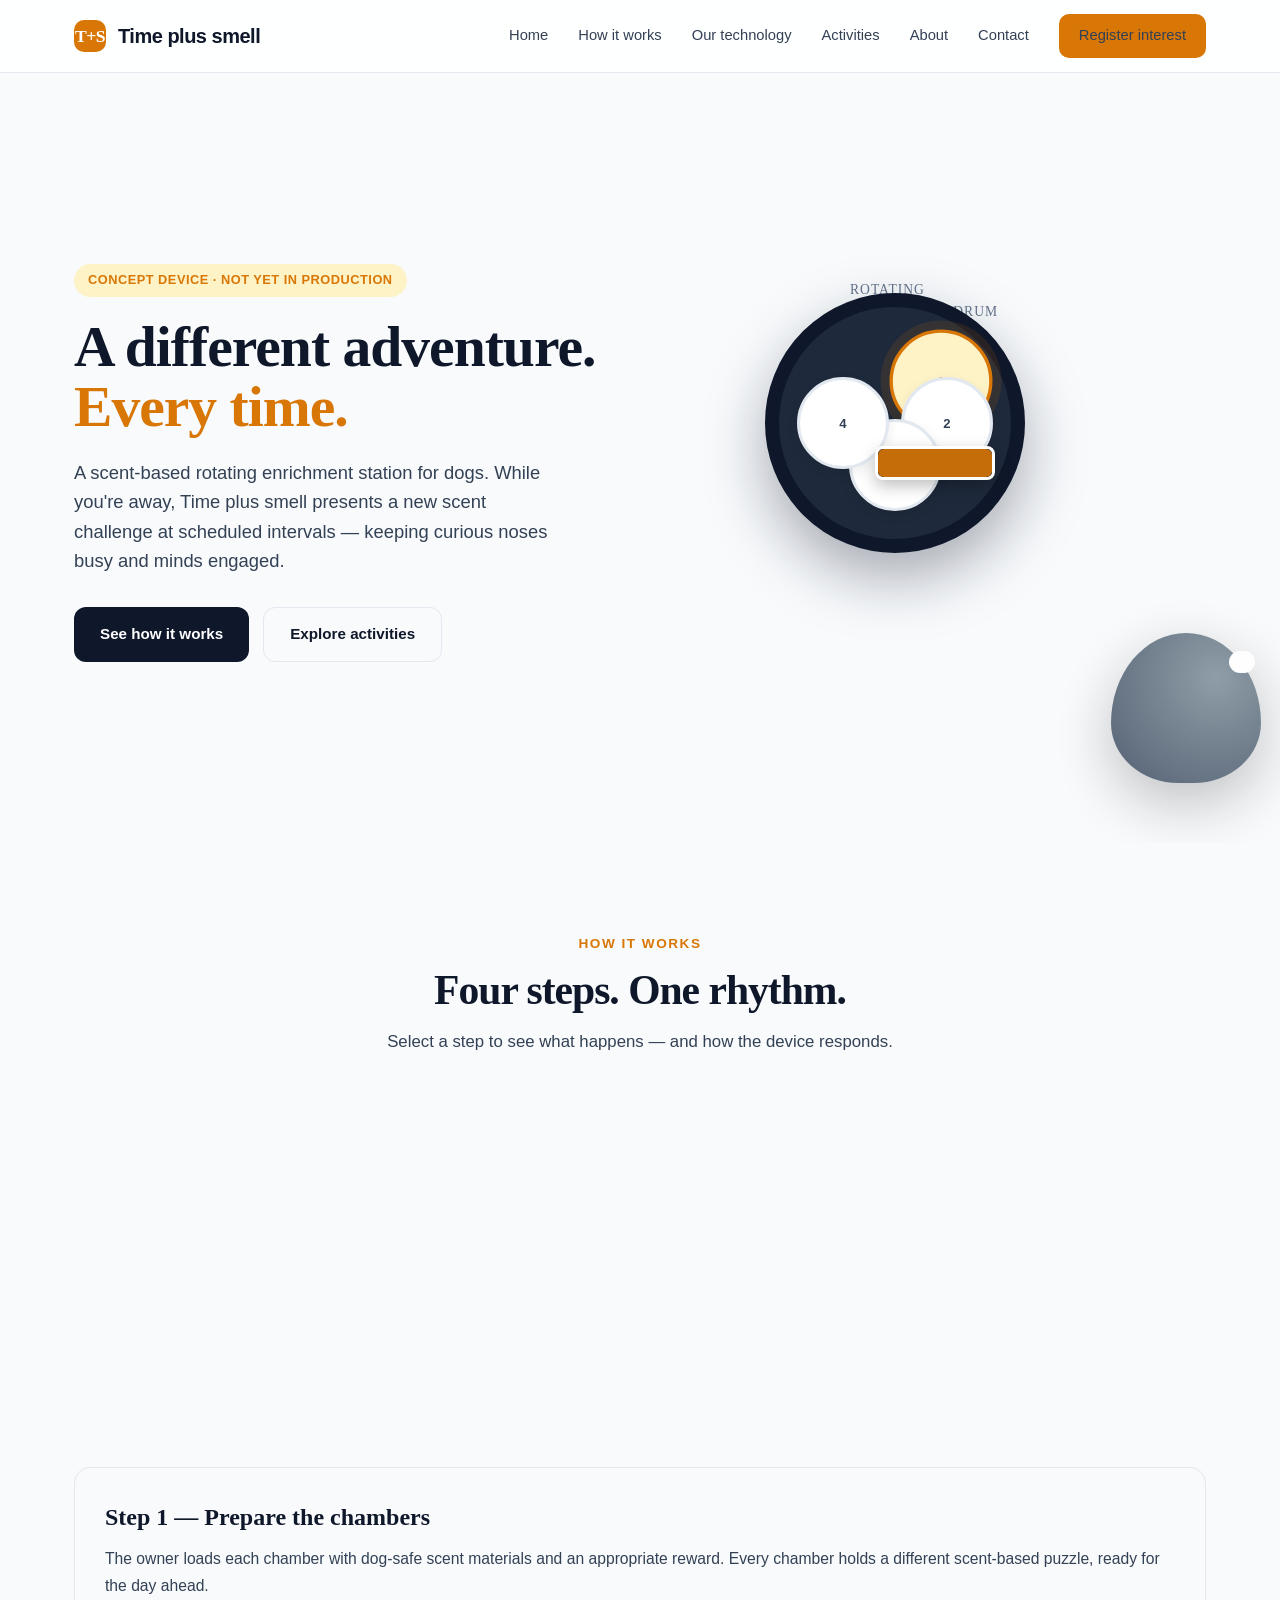
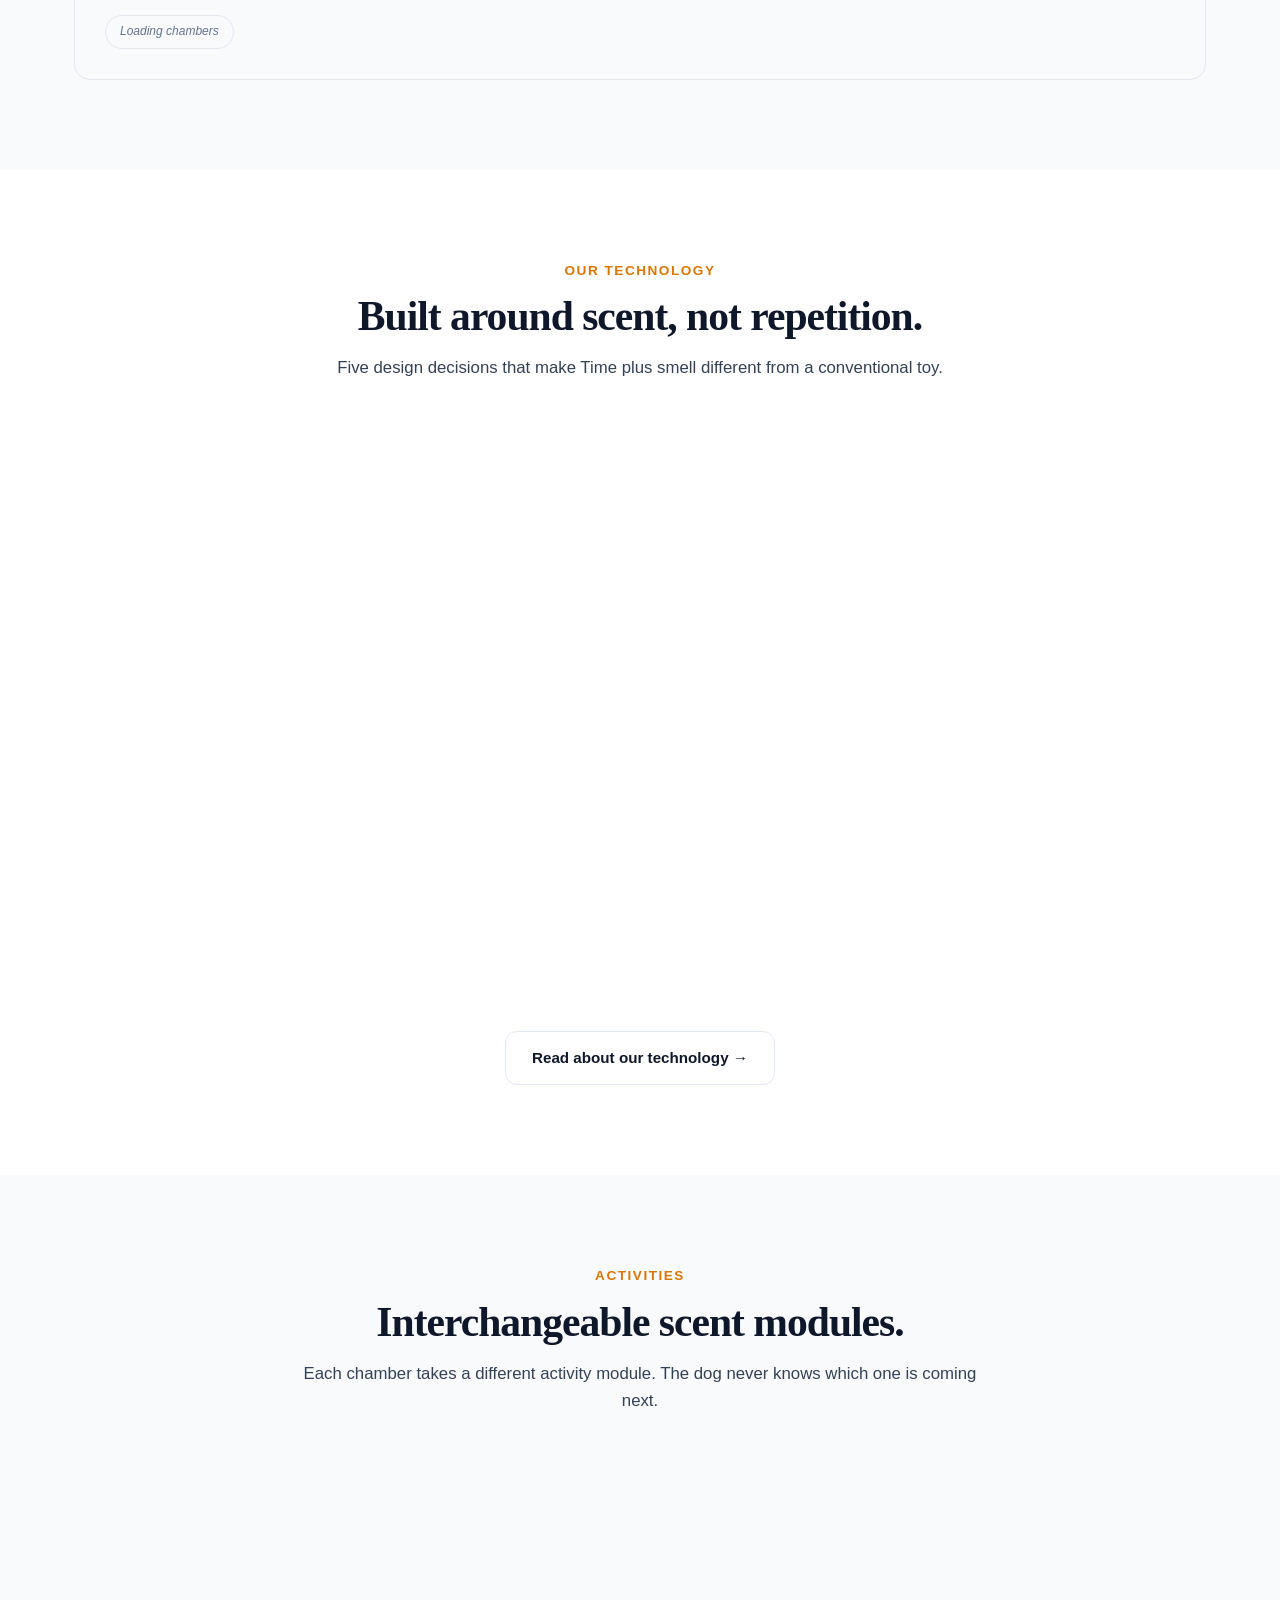
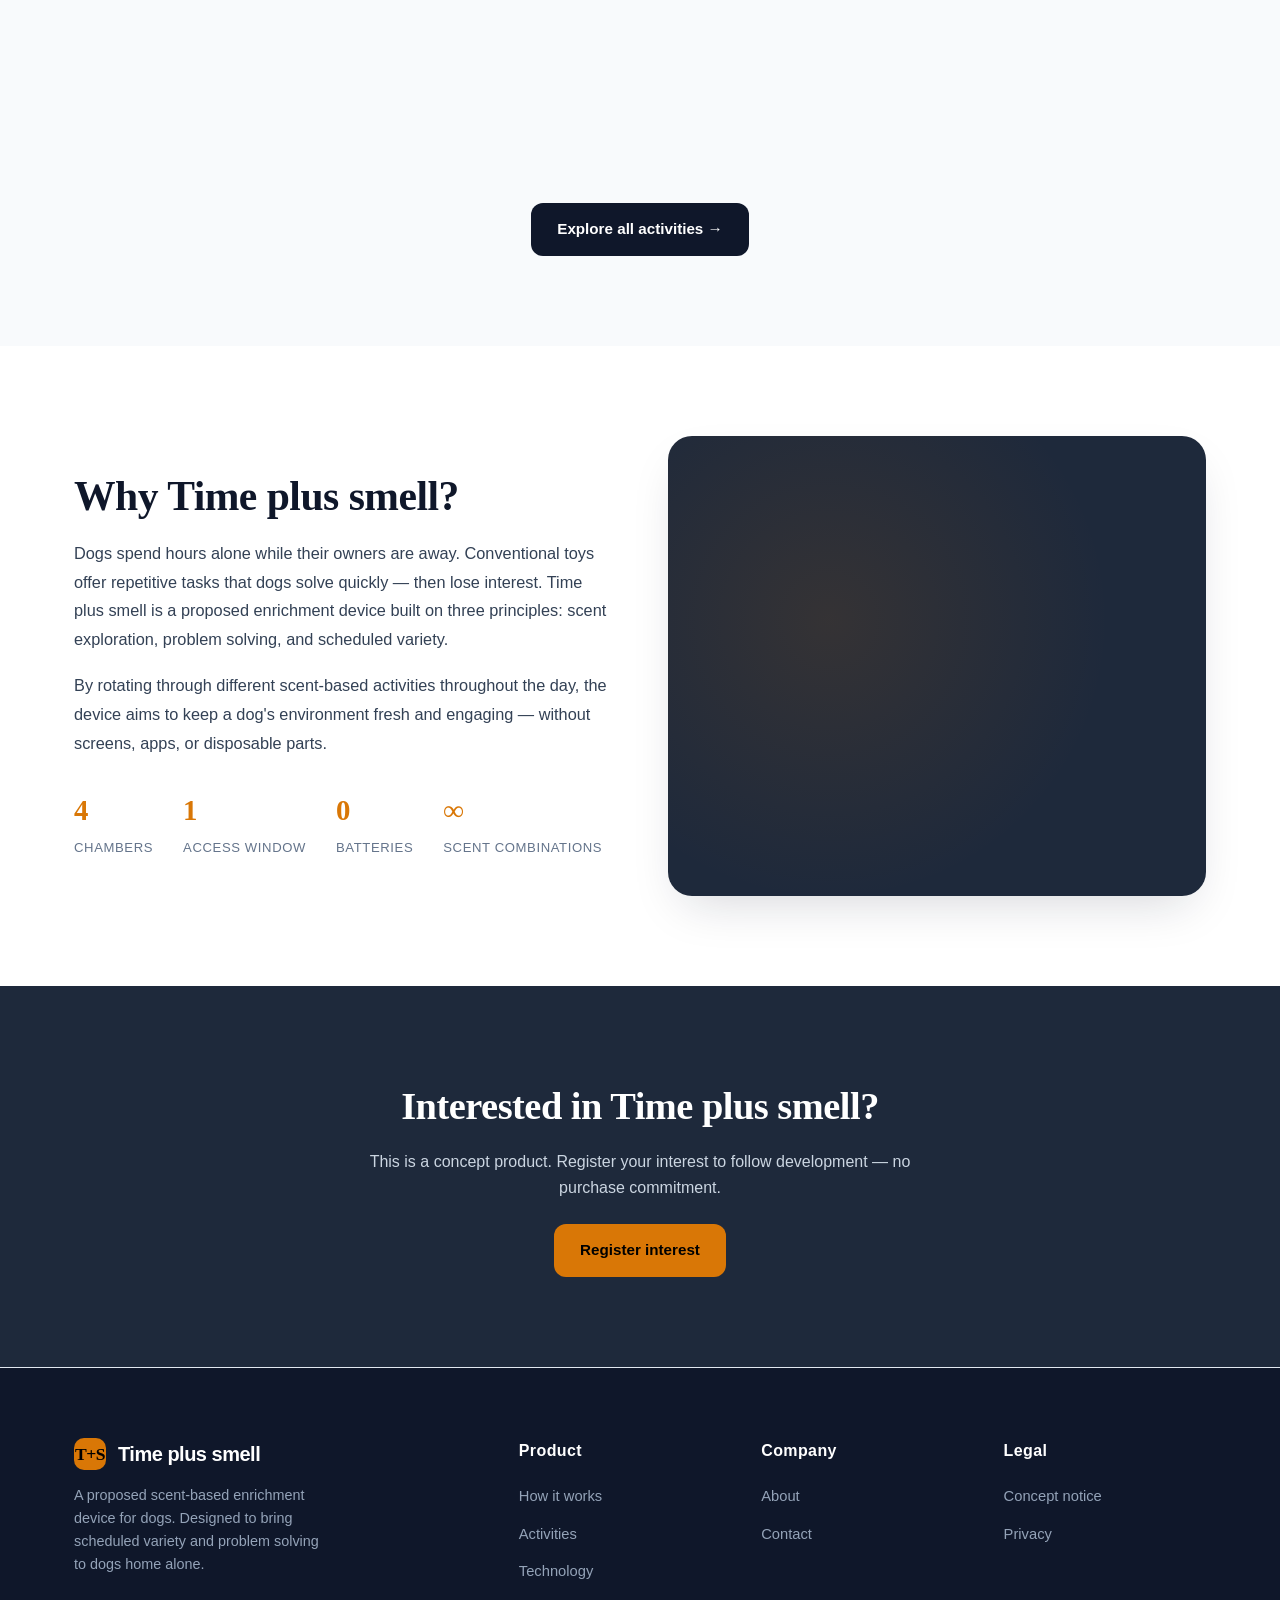
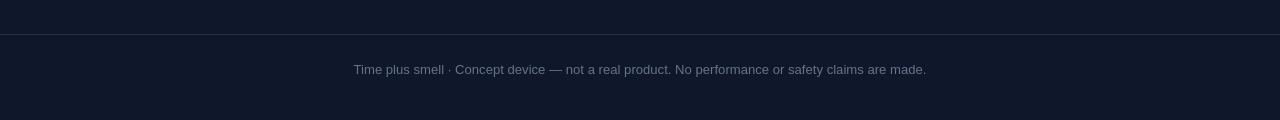
==== index.html @ 2b409b0d "Initial website: Time plus smell pet enrichment device concept" ====
<!DOCTYPE html>
<html lang="en">
<head>
<meta charset="UTF-8">
<meta name="viewport" content="width=device-width, initial-scale=1.0">
<title>Time plus smell — A different adventure. Every time.</title>
<meta name="description" content="A scent-based rotating enrichment device for dogs. Scheduled variety, problem solving, and scent exploration — designed for dogs home alone.">
<link rel="preconnect" href="https://fonts.googleapis.com">
<link rel="stylesheet" href="css/style.css">
</head>
<body>

<header class="header">
  <div class="container">
    <a href="index.html" class="logo">
      <div class="mark">T+S</div>
      <span>Time plus smell</span>
    </a>
    <button class="mobile-toggle" aria-expanded="false" aria-label="Open menu">&#9776;</button>
    <nav class="nav">
      <a href="index.html#home">Home</a>
      <a href="index.html#how-it-works">How it works</a>
      <a href="technology.html">Our technology</a>
      <a href="activities.html">Activities</a>
      <a href="index.html#about">About</a>
      <a href="contact.html">Contact</a>
      <a href="contact.html" class="nav-cta">Register interest</a>
    </nav>
  </div>
</header>

<!-- Hero / Home -->
<section id="home" class="hero">
  <div class="container">
    <div class="hero-content">
      <span class="hero-badge">Concept device &middot; Not yet in production</span>
      <h1>A different adventure.<br><span class="emph">Every time.</span></h1>
      <p>A scent-based rotating enrichment station for dogs. While you're away, Time plus smell presents a new scent challenge at scheduled intervals — keeping curious noses busy and minds engaged.</p>
      <div class="hero-actions">
        <a href="how-it-works.html" class="btn btn-primary">See how it works</a>
        <a href="activities.html" class="btn btn-outline">Explore activities</a>
      </div>
    </div>

    <div class="product-visual">
      <div class="drum-stage">
        <div class="drum-label">Rotating enrichment drum</div>
        <div class="drum-body">
          <div class="chamber c1 active">1</div>
          <div class="chamber c2">2</div>
          <div class="chamber c3">3</div>
          <div class="chamber c4">4</div>
        </div>
        <div class="shutter"><div class="shutter-slot"></div></div>
      </div>
      <div class="dog-silhouette" aria-hidden="true"></div>
    </div>
  </div>
</section>

<!-- How it works (steps) -->
<section id="how-it-works" class="section">
  <div class="container">
    <div class="section-head">
      <span class="section-kicker">How it works</span>
      <h2>Four steps. One rhythm.</h2>
      <p>Select a step to see what happens — and how the device responds.</p>
    </div>

    <div class="steps-grid" role="tablist" aria-label="Process steps">
      <div class="step-card selected" role="tab" aria-selected="true" tabindex="0">
        <div class="step-num">1</div>
        <h3>Prepare</h3>
        <p>Load chambers with scent materials and rewards.</p>
        <div class="step-visual">Loading chambers</div>
      </div>
      <div class="step-card" role="tab" aria-selected="false" tabindex="0">
        <div class="step-num">2</div>
        <h3>Wind</h3>
        <p>Turn the knob to arm the clockwork timing.</p>
        <div class="step-visual">Winding the knob</div>
      </div>
      <div class="step-card" role="tab" aria-selected="false" tabindex="0">
        <div class="step-num">3</div>
        <h3>Explore</h3>
        <p>Dog accesses the current scent activity.</p>
        <div class="step-visual">Dog investigates</div>
      </div>
      <div class="step-card" role="tab" aria-selected="false" tabindex="0">
        <div class="step-num">4</div>
        <h3>Advance</h3>
        <p>Drum rotates to the next chamber.</p>
        <div class="step-visual">Drum rotates</div>
      </div>
    </div>

    <div class="step-detail">
      <h4 id="step-detail-title">Step 1 — Prepare the chambers</h4>
      <p id="step-detail-text">The owner loads each chamber with dog-safe scent materials and an appropriate reward. Every chamber holds a different scent-based puzzle, ready for the day ahead.</p>
      <div class="concept-badge" id="step-detail-visual">Loading chambers</div>
    </div>
  </div>
</section>

<!-- Technology preview -->
<section class="section" style="background:var(--paper);">
  <div class="container">
    <div class="section-head">
      <span class="section-kicker">Our technology</span>
      <h2>Built around scent, not repetition.</h2>
      <p>Five design decisions that make Time plus smell different from a conventional toy.</p>
    </div>
    <div class="tech-grid">
      <div class="tech-card">
        <div class="tech-icon">&#128305;</div>
        <h3>Scent-based enrichment</h3>
        <p>Appeals to the dog's primary sense — smell — for longer, deeper engagement.</p>
      </div>
      <div class="tech-card">
        <div class="tech-icon">&#x1F502;</div>
        <h3>Rotating drum</h3>
        <p>A multi-chamber cylinder presents one activity at a time, in sequence.</p>
      </div>
      <div class="tech-card">
        <div class="tech-icon">&#128274;</div>
        <h3>One accessible chamber</h3>
        <p>A single shutter keeps inactive chambers sealed and scent-contained.</p>
      </div>
      <div class="tech-card">
        <div class="tech-icon">&#128271;</div>
        <h3>Mechanical operation</h3>
        <p>A hand-wound spring drives the timing — no batteries, no screens.</p>
      </div>
      <div class="tech-card">
        <div class="tech-icon">&#128204;</div>
        <h3>Interchangeable modules</h3>
        <p>Swap in new scent puzzles to keep the experience fresh over time.</p>
      </div>
    </div>
    <div style="text-align:center; margin-top:34px;">
      <a href="technology.html" class="btn btn-outline">Read about our technology &#8594;</a>
    </div>
  </div>
</section>

<!-- Activities preview -->
<section id="activities" class="section">
  <div class="container">
    <div class="section-head">
      <span class="section-kicker">Activities</span>
      <h2>Interchangeable scent modules.</h2>
      <p>Each chamber takes a different activity module. The dog never knows which one is coming next.</p>
    </div>
    <div class="activities-grid">
      <div class="activity-card">
        <div class="act-badge">01</div>
        <h3>Sniff &amp; Find</h3>
        <p>The dog uses its nose to locate a hidden reward among scent-bearing compartments.</p>
        <div class="act-module">Scent nose module</div>
      </div>
      <div class="activity-card">
        <div class="act-badge">02</div>
        <h3>Slide &amp; Discover</h3>
        <p>The dog moves a paw-friendly sliding panel to reveal a hidden reward.</p>
        <div class="act-module">Paw-slide module</div>
      </div>
      <div class="activity-card">
        <div class="act-badge">03</div>
        <h3>Lift &amp; Explore</h3>
        <p>The dog lifts a safe, oversized flap to discover a reward.</p>
        <div class="act-module">Flap-lift module</div>
      </div>
      <div class="activity-card">
        <div class="act-badge">04</div>
        <h3>Search &amp; Solve</h3>
        <p>The dog investigates scent-bearing puzzle spaces and identifies the correct reward location.</p>
        <div class="act-module">Puzzle-space module</div>
      </div>
    </div>
    <div style="text-align:center; margin-top:34px;">
      <a href="activities.html" class="btn btn-primary">Explore all activities &#8594;</a>
    </div>
  </div>
</section>

<!-- About -->
<section id="about" class="section about">
  <div class="container">
    <div>
      <h2>Why Time plus smell?</h2>
      <p>Dogs spend hours alone while their owners are away. Conventional toys offer repetitive tasks that dogs solve quickly — then lose interest. Time plus smell is a proposed enrichment device built on three principles: scent exploration, problem solving, and scheduled variety.</p>
      <p>By rotating through different scent-based activities throughout the day, the device aims to keep a dog's environment fresh and engaging — without screens, apps, or disposable parts.</p>
      <div class="about-stats">
        <div class="stat"><b>4</b><span>Chambers</span></div>
        <div class="stat"><b>1</b><span>Access window</span></div>
        <div class="stat"><b>0</b><span>Batteries</span></div>
        <div class="stat"><b>∞</b><span>Scent combinations</span></div>
      </div>
    </div>
    <div class="about-img" aria-hidden="true"></div>
  </div>
</section>

<!-- Contact CTA strip -->
<section class="section" style="background:var(--slate); color:#fff; text-align:center;">
  <div class="container">
    <h2 style="font-family:var(--font-serif); font-size:2.4rem; margin-bottom:12px; letter-spacing:-0.5px;">Interested in Time plus smell?</h2>
    <p style="color:#cbd5e1; max-width:560px; margin:0 auto 24px;">This is a concept product. Register your interest to follow development — no purchase commitment.</p>
    <a href="contact.html" class="btn btn-primary" style="background:var(--amber); color:#000;">Register interest</a>
  </div>
</section>

<footer class="footer">
  <div class="container">
    <div class="footer-brand">
      <div class="logo" style="color:#fff;">
        <div class="mark" style="background:var(--amber); color:#000;">T+S</div>
        <span>Time plus smell</span>
      </div>
      <p>A proposed scent-based enrichment device for dogs. Designed to bring scheduled variety and problem solving to dogs home alone.</p>
    </div>
    <div class="footer-col">
      <h4>Product</h4>
      <ul>
        <li><a href="how-it-works.html">How it works</a></li>
        <li><a href="activities.html">Activities</a></li>
        <li><a href="technology.html">Technology</a></li>
      </ul>
    </div>
    <div class="footer-col">
      <h4>Company</h4>
      <ul>
        <li><a href="index.html#about">About</a></li>
        <li><a href="contact.html">Contact</a></li>
      </ul>
    </div>
    <div class="footer-col">
      <h4>Legal</h4>
      <ul>
        <li><a href="#">Concept notice</a></li>
        <li><a href="#">Privacy</a></li>
      </ul>
    </div>
  </div>
  <div class="footer-bottom">
    Time plus smell &middot; Concept device — not a real product. No performance or safety claims are made.
  </div>
</footer>

<script src="js/main.js"></script>
</body>
</html>
---- css/style.css ----
/* Time plus smell - Premium Design System */
:root {
  --ink: #0f172a;
  --ink-soft: #334155;
  --muted: #64748b;
  --paper: #ffffff;
  --shell: #f8fafc;
  --shell-2: #f1f5f9;
  --amber: #d97706;
  --amber-glow: #fbbf24;
  --amber-soft: #fef3c7;
  --sage: #4d7c4f;
  --sage-soft: #eef6ee;
  --slate: #1e293b;
  --border: #e2e8f0;
  --radius: 16px;
  --radius-lg: 24px;
  --shadow: 0 10px 30px -12px rgba(15, 23, 42, 0.12);
  --shadow-lg: 0 20px 50px -16px rgba(15, 23, 42, 0.18);
  --transition: 400ms cubic-bezier(0.23, 1, 0.32, 1);
  --font-serif: "Georgia", "Times New Roman", serif;
  --font-sans: -apple-system, BlinkMacSystemFont, "Segoe UI", Roboto, "Helvetica Neue", sans-serif;
}

*, *::before, *::after { box-sizing: border-box; margin: 0; padding: 0; }

html { scroll-behavior: smooth; scroll-padding-top: 80px; }

body {
  font-family: var(--font-sans);
  color: var(--ink);
  background: var(--shell);
  line-height: 1.6;
  -webkit-font-smoothing: antialiased;
}

a { text-decoration: none; color: inherit; }
ul { list-style: none; }

img { max-width: 100%; display: block; }

.container {
  width: 100%;
  max-width: 1180px;
  margin: 0 auto;
  padding: 0 24px;
}

.visually-hidden { position: absolute; width: 1px; height: 1px; padding: 0; margin: -1px; overflow: hidden; clip: rect(0 0 0 0); white-space: nowrap; border: 0; }

/* Header */
.header {
  position: sticky;
  top: 0;
  z-index: 100;
  background: rgba(255, 255, 255, 0.85);
  backdrop-filter: blur(12px);
  border-bottom: 1px solid var(--border);
}

.header .container { display: flex; align-items: center; justify-content: space-between; height: 72px; }

.logo { display: flex; align-items: center; gap: 12px; font-weight: 700; font-size: 1.25rem; letter-spacing: -0.5px; }
.logo .mark {
  width: 32px; height: 32px; border-radius: 10px; background: var(--amber);
  display: grid; place-items: center; color: #fff; font-size: 1.1rem; font-family: var(--font-serif);
}

.nav { display: flex; gap: 30px; align-items: center; }
.nav a { font-size: 0.92rem; font-weight: 500; color: var(--ink-soft); transition: color 250ms; }
.nav a:hover { color: var(--amber); }

.nav-cta {
  background: var(--amber); color: #fff; padding: 10px 20px; border-radius: 10px;
  font-size: 0.88rem; font-weight: 600; transition: transform 200ms, box-shadow 200ms;
}
.nav-cta:hover { transform: translateY(-2px); box-shadow: 0 8px 20px -8px rgba(217, 119, 6, 0.45); }

.mobile-toggle { display: none; background: none; border: none; cursor: pointer; font-size: 1.5rem; color: var(--ink); }

/* Hero */
.hero { position: relative; padding: 110px 0 100px; overflow: hidden; }
.hero .container { display: grid; grid-template-columns: 1fr 1fr; gap: 48px; align-items: center; }

.hero-badge {
  display: inline-flex; align-items: center; gap: 8px; padding: 6px 14px; border-radius: 20px;
  background: var(--amber-soft); color: var(--amber); font-size: 0.8rem; font-weight: 700;
  letter-spacing: 0.5px; text-transform: uppercase; margin-bottom: 20px;
}

.hero h1 {
  font-family: var(--font-serif); font-size: 3.6rem; line-height: 1.05; letter-spacing: -1px;
  color: var(--ink); margin-bottom: 20px;
}
.hero h1 .emph { color: var(--amber); }

.hero p { color: var(--ink-soft); font-size: 1.15rem; max-width: 480px; margin-bottom: 32px; }

.hero-actions { display: flex; gap: 14px; flex-wrap: wrap; }
.btn {
  display: inline-flex; align-items: center; gap: 8px; padding: 14px 26px; border-radius: 12px;
  font-weight: 600; font-size: 0.95rem; cursor: pointer; transition: all 250ms; border: none;
}
.btn-primary { background: var(--ink); color: #fff; }
.btn-primary:hover { background: var(--amber); color: #fff; transform: translateY(-2px); }
.btn-outline { background: transparent; color: var(--ink); border: 1px solid var(--border); }
.btn-outline:hover { border-color: var(--ink); background: var(--shell); }

.product-visual { position: relative; height: 560px; display: flex; align-items: center; justify-content: center; }

/* Product drum illustration */
.drum-stage { width: 340px; height: 340px; position: relative; }
.drum-body {
  width: 260px; height: 260px; border-radius: 50%; background: var(--slate);
  position: relative; border: 14px solid var(--ink); box-shadow: 0 25px 60px rgba(15,23,42,0.35);
  display: grid; place-items: center;
}
.drum-label { position: absolute; top: -14px; left: 50%; transform: translateX(-50%); font-family: var(--font-serif); font-size: 0.85rem; color: var(--muted); letter-spacing: 1px; text-transform: uppercase; }

.chamber {
  position: absolute; width: 92px; height: 92px; border-radius: 50%; border: 3px solid var(--border);
  background: var(--paper); display: grid; place-items: center; font-size: 0.82rem; font-weight: 600;
  color: var(--ink-soft); transition: transform var(--transition), box-shadow 250ms;
  box-shadow: 0 4px 12px rgba(0,0,0,0.08);
}
.chamber.active { border-color: var(--amber); background: var(--amber-soft); color: var(--amber); box-shadow: 0 0 0 8px rgba(217,119,6,0.12); transform: scale(1.12); }

.c1 { top: 28px; left: 50%; transform: translateX(-50%); }
.c2 { right: 18px; top: 50%; transform: translateY(-50%); }
.c3 { bottom: 28px; left: 50%; transform: translateX(-50%); }
.c4 { left: 18px; top: 50%; transform: translateY(-50%); }

.shutter {
  position: absolute; left: 50%; top: 50%; transform: translate(-50%, -50%);
  width: 120px; height: 34px; background: var(--ink); border-radius: 8px; z-index: 5;
  border: 3px solid var(--paper); box-shadow: 0 6px 16px rgba(0,0,0,0.25);
}
.shutter-slot { width: 100%; height: 100%; border-radius: 6px; background: var(--amber); opacity: 0.9; }

.dog-silhouette {
  position: absolute; right: -55px; bottom: -40px; width: 150px; height: 150px;
  background: radial-gradient(circle at 70% 30%, #8696a0 0%, #475569 100%);
  border-radius: 50% 50% 45% 45% / 60% 60% 40% 40%; filter: drop-shadow(0 20px 30px rgba(0,0,0,0.25));
  opacity: 0.92; animation: dog-bob 4s ease-in-out infinite;
}
.dog-silhouette::before {
  content: ""; position: absolute; top: 18px; right: 6px; width: 22px; height: 22px;
  background: #fff; border-radius: 50%; box-shadow: -4px 0 0 #fff;
}
@keyframes dog-bob { 0%,100%{transform:translateY(0)} 50%{transform:translateY(-10px)} }

/* Section base */
.section { padding: 90px 0; }
.section-head { text-align: center; max-width: 700px; margin: 0 auto 60px; }
.section-kicker { color: var(--amber); font-weight: 800; font-size: 0.85rem; text-transform: uppercase; letter-spacing: 1.5px; margin-bottom: 12px; display: block; }
.section-head h2 { font-family: var(--font-serif); font-size: 2.6rem; line-height: 1.15; letter-spacing: -1px; margin-bottom: 14px; }
.section-head p { color: var(--ink-soft); font-size: 1.05rem; }

/* Steps */
.steps-grid { display: grid; grid-template-columns: repeat(auto-fit, minmax(240px, 1fr)); gap: 26px; }
.step-card {
  background: var(--paper); border: 1px solid var(--border); border-radius: var(--radius);
  padding: 32px 24px; position: relative; transition: transform 250ms, border-color 250ms, box-shadow 250ms;
}
.step-card:hover { transform: translateY(-4px); border-color: var(--amber); box-shadow: var(--shadow); }
.step-card.selected { border-color: var(--amber); background: var(--amber-soft); box-shadow: 0 0 0 4px rgba(217,119,6,0.08); }

.step-num {
  width: 40px; height: 40px; border-radius: 50%; background: var(--ink); color: #fff;
  display: grid; place-items: center; font-weight: 700; font-size: 1.1rem; margin-bottom: 18px;
}
.step-card.selected .step-num { background: var(--amber); color: #000; }

.step-card h3 { font-family: var(--font-serif); font-size: 1.35rem; margin-bottom: 10px; }
.step-card p { color: var(--ink-soft); font-size: 0.95rem; }

.step-visual { margin-top: 24px; height: 110px; border-radius: 10px; border: 1px dashed var(--border); display: grid; place-items: center; color: var(--muted); font-size: 0.85rem; }

/* Drum simulation */
.sim-wrap { background: var(--paper); border: 1px solid var(--border); border-radius: var(--radius-lg); padding: 40px; box-shadow: var(--shadow); }
.sim-head { text-align: center; margin-bottom: 34px; }
.sim-head h3 { font-family: var(--font-serif); font-size: 1.8rem; margin-bottom: 8px; }
.sim-head p { color: var(--ink-soft); font-size: 0.95rem; }

.drum-sim { width: 100%; max-width: 420px; margin: 0 auto 34px; position: relative; }
.sim-drum {
  width: 280px; height: 280px; border-radius: 50%; background: var(--slate); border: 16px solid var(--ink);
  position: relative; margin: 0 auto 20px; display: grid; place-items: center;
  box-shadow: 0 30px 70px rgba(15,23,42,0.4); transition: transform 0.6s cubic-bezier(0.34, 1.56, 0.64, 1);
}
.sim-chamber {
  position: absolute; width: 100px; height: 100px; border-radius: 50%; border: 3px solid var(--border);
  background: var(--paper); display: grid; place-items: center; font-size: 0.8rem; font-weight: 700;
  color: var(--ink-soft); transition: all 0.5s cubic-bezier(0.34, 1.56, 0.64, 1);
  box-shadow: 0 6px 16px rgba(0,0,0,0.12);
}
.sim-chamber.active { border-color: var(--amber); background: var(--amber-soft); color: var(--amber); transform: scale(1.15); box-shadow: 0 0 0 10px rgba(217,119,6,0.14); }

.sim-shutter { position: absolute; left: 50%; top: 50%; transform: translate(-50%, -50%); width: 110px; height: 30px; background: var(--ink); border-radius: 6px; z-index: 5; border: 3px solid var(--paper); }
.sim-shutter-fill { width: 100%; height: 100%; border-radius: 4px; background: var(--amber); }

.sim-pos { top: 30px; left: 50%; transform: translateX(-50%); }
.sim-pos-1 { right: 22px; top: 50%; transform: translateY(-50%); }
.sim-pos-2 { bottom: 30px; left: 50%; transform: translateX(-50%); }
.sim-pos-3 { left: 22px; top: 50%; transform: translateY(-50%); }

.sim-ctrl { text-align: center; }
.sim-ctrl .btn { padding: 14px 32px; font-size: 0.95rem; }
.sim-hint { margin-top: 14px; font-size: 0.8rem; color: var(--muted); font-style: italic; text-align: center; max-width: 400px; margin-left: auto; margin-right: auto; }

.step-detail { background: var(--shell); border-radius: var(--radius); padding: 30px; border: 1px solid var(--border); }
.step-detail h4 { font-family: var(--font-serif); font-size: 1.5rem; margin-bottom: 10px; }
.step-detail p { color: var(--ink-soft); font-size: 0.98rem; line-height: 1.7; }

.concept-badge { display: inline-block; margin-top: 16px; font-size: 0.75rem; color: var(--muted); padding: 6px 14px; border: 1px solid var(--border); border-radius: 20px; font-style: italic; }

/* Tech grid */
.tech-grid { display: grid; grid-template-columns: repeat(auto-fit, minmax(220px, 1fr)); gap: 26px; }
.tech-card {
  background: var(--paper); border: 1px solid var(--border); border-radius: var(--radius);
  padding: 30px 22px; text-align: center; transition: transform 250ms;
}
.tech-card:hover { transform: translateY(-4px); box-shadow: var(--shadow); }
.tech-icon { width: 56px; height: 56px; border-radius: 14px; background: var(--sage-soft); color: var(--sage);
  display: grid; place-items: center; font-size: 1.5rem; margin: 0 auto 16px; }
.tech-card h3 { font-family: var(--font-serif); font-size: 1.3rem; margin-bottom: 10px; }
.tech-card p { color: var(--ink-soft); font-size: 0.92rem; line-height: 1.6; }

/* Activities */
.activities-grid { display: grid; grid-template-columns: repeat(auto-fit, minmax(260px, 1fr)); gap: 26px; }
.activity-card {
  background: var(--paper); border: 1px solid var(--border); border-radius: var(--radius-lg);
  padding: 34px 26px; position: relative; overflow: hidden; transition: transform 250ms, border-color 250ms;
}
.activity-card:hover { transform: translateY(-4px); border-color: var(--amber); box-shadow: var(--shadow-lg); }

.act-badge {
  position: absolute; top: 20px; right: 24px; width: 34px; height: 34px; border-radius: 50%;
  background: var(--amber); color: #000; display: grid; place-items: center; font-weight: 800; font-size: 0.9rem;
}
.activity-card h3 { font-family: var(--font-serif); font-size: 1.5rem; margin: 24px 0 8px; }
.activity-card p { color: var(--ink-soft); font-size: 0.95rem; line-height: 1.7; margin-bottom: 18px; }
.act-module {
  display: inline-flex; align-items: center; gap: 8px; font-size: 0.82rem; font-weight: 600;
  color: var(--sage); background: var(--sage-soft); padding: 6px 14px; border-radius: 10px;
}

/* About */
.about { background: var(--paper); }
.about .container { display: grid; grid-template-columns: 1fr 1fr; gap: 56px; align-items: center; }
.about h2 { font-family: var(--font-serif); font-size: 2.6rem; line-height: 1.15; margin-bottom: 18px; letter-spacing: -0.5px; }
.about p { color: var(--ink-soft); font-size: 1.02rem; margin-bottom: 18px; line-height: 1.75; }
.about-img { height: 460px; border-radius: var(--radius-lg); background: var(--slate);
  position: relative; overflow: hidden; box-shadow: var(--shadow-lg); }
.about-img::after { content: ""; position: absolute; inset: 0; background: radial-gradient(circle at 30% 40%, rgba(217,119,6,0.12), transparent 60%); }
.about-stats { margin-top: 30px; display: flex; gap: 30px; flex-wrap: wrap; }
.stat { display: flex; flex-direction: column; gap: 4px; }
.stat b { font-family: var(--font-serif); font-size: 1.8rem; color: var(--amber); }
.stat span { font-size: 0.82rem; color: var(--muted); text-transform: uppercase; letter-spacing: 0.6px; }

/* Contact */
.contact-wrap { background: var(--paper); border: 1px solid var(--border); border-radius: var(--radius-lg); padding: 44px; box-shadow: var(--shadow); }
.contact-head { text-align: center; margin-bottom: 36px; }
.contact-head h2 { font-family: var(--font-serif); font-size: 2.4rem; margin-bottom: 10px; letter-spacing: -0.5px; }
.contact-head p { color: var(--ink-soft); }

.contact-form { max-width: 560px; margin: 0 auto; }
.form-group { margin-bottom: 20px; }
.form-group label { display: block; font-size: 0.88rem; font-weight: 600; color: var(--ink); margin-bottom: 8px; letter-spacing: 0.3px; }
.form-group input, .form-group textarea {
  width: 100%; padding: 14px 16px; border: 1px solid var(--border); border-radius: 10px;
  font-size: 0.98rem; font-family: inherit; background: var(--shell); transition: border 250ms, box-shadow 250ms;
}
.form-group input:focus, .form-group textarea:focus { outline: none; border-color: var(--amber); box-shadow: 0 0 0 3px rgba(217,119,6,0.12); }
.form-group textarea { resize: vertical; min-height: 120px; }
.form-note { font-size: 0.78rem; color: var(--muted); margin-top: 6px; }

.form-msg { margin-top: 18px; padding: 14px; border-radius: 10px; font-size: 0.92rem; display: none; }
.form-msg.ok { background: var(--sage-soft); color: var(--sage); border: 1px solid rgba(77,124,79,0.2); }
.form-msg.err { background: #fef2f2; color: #991b1b; border: 1px solid rgba(153,27,27,0.2); }

/* Footer */
.footer { border-top: 1px solid var(--border); background: var(--ink); color: #fff; padding: 70px 0 40px; }
.footer .container { display: grid; grid-template-columns: 2fr 1fr 1fr 1fr; gap: 40px; }
.footer-brand .logo { color: #fff; }
.footer-brand .logo .mark { background: var(--amber); color: #000; }
.footer-brand p { color: #94a3b8; font-size: 0.9rem; margin-top: 14px; max-width: 260px; line-height: 1.6; }
.footer-col h4 { color: #fff; font-size: 1rem; margin-bottom: 20px; letter-spacing: 0.4px; }
.footer-col ul { display: flex; flex-direction: column; gap: 12px; }
.footer-col a { color: #94a3b8; font-size: 0.92rem; transition: color 200ms; }
.footer-col a:hover { color: var(--amber-glow); }
.footer-bottom { border-top: 1px solid rgba(255,255,255,0.1); margin-top: 50px; padding-top: 24px; color: #64748b; font-size: 0.82rem; text-align: center; }

/* Responsive */
@media (max-width: 900px) {
  .hero .container, .about .container, .footer .container { grid-template-columns: 1fr; }
  .hero { padding: 90px 0 70px; }
  .hero h1 { font-size: 2.8rem; }
  .product-visual { order: -1; height: 420px; }
  .mobile-toggle { display: block; }
  .nav { position: absolute; left: 0; right: 0; top: 72px; background: var(--paper); flex-direction: column;
    padding: 24px; gap: 18px; border-bottom: 1px solid var(--border); display: none; box-shadow: var(--shadow); }
  .nav.open { display: flex; }
  .nav-cta { width: 100%; justify-content: center; }
}
@media (max-width: 600px) {
  .hero h1 { font-size: 2.2rem; }
  .section-head h2 { font-size: 2rem; }
  .drum-stage { width: 260px; height: 260px; }
  .drum-body { width: 200px; height: 200px; border-width: 10px; }
}
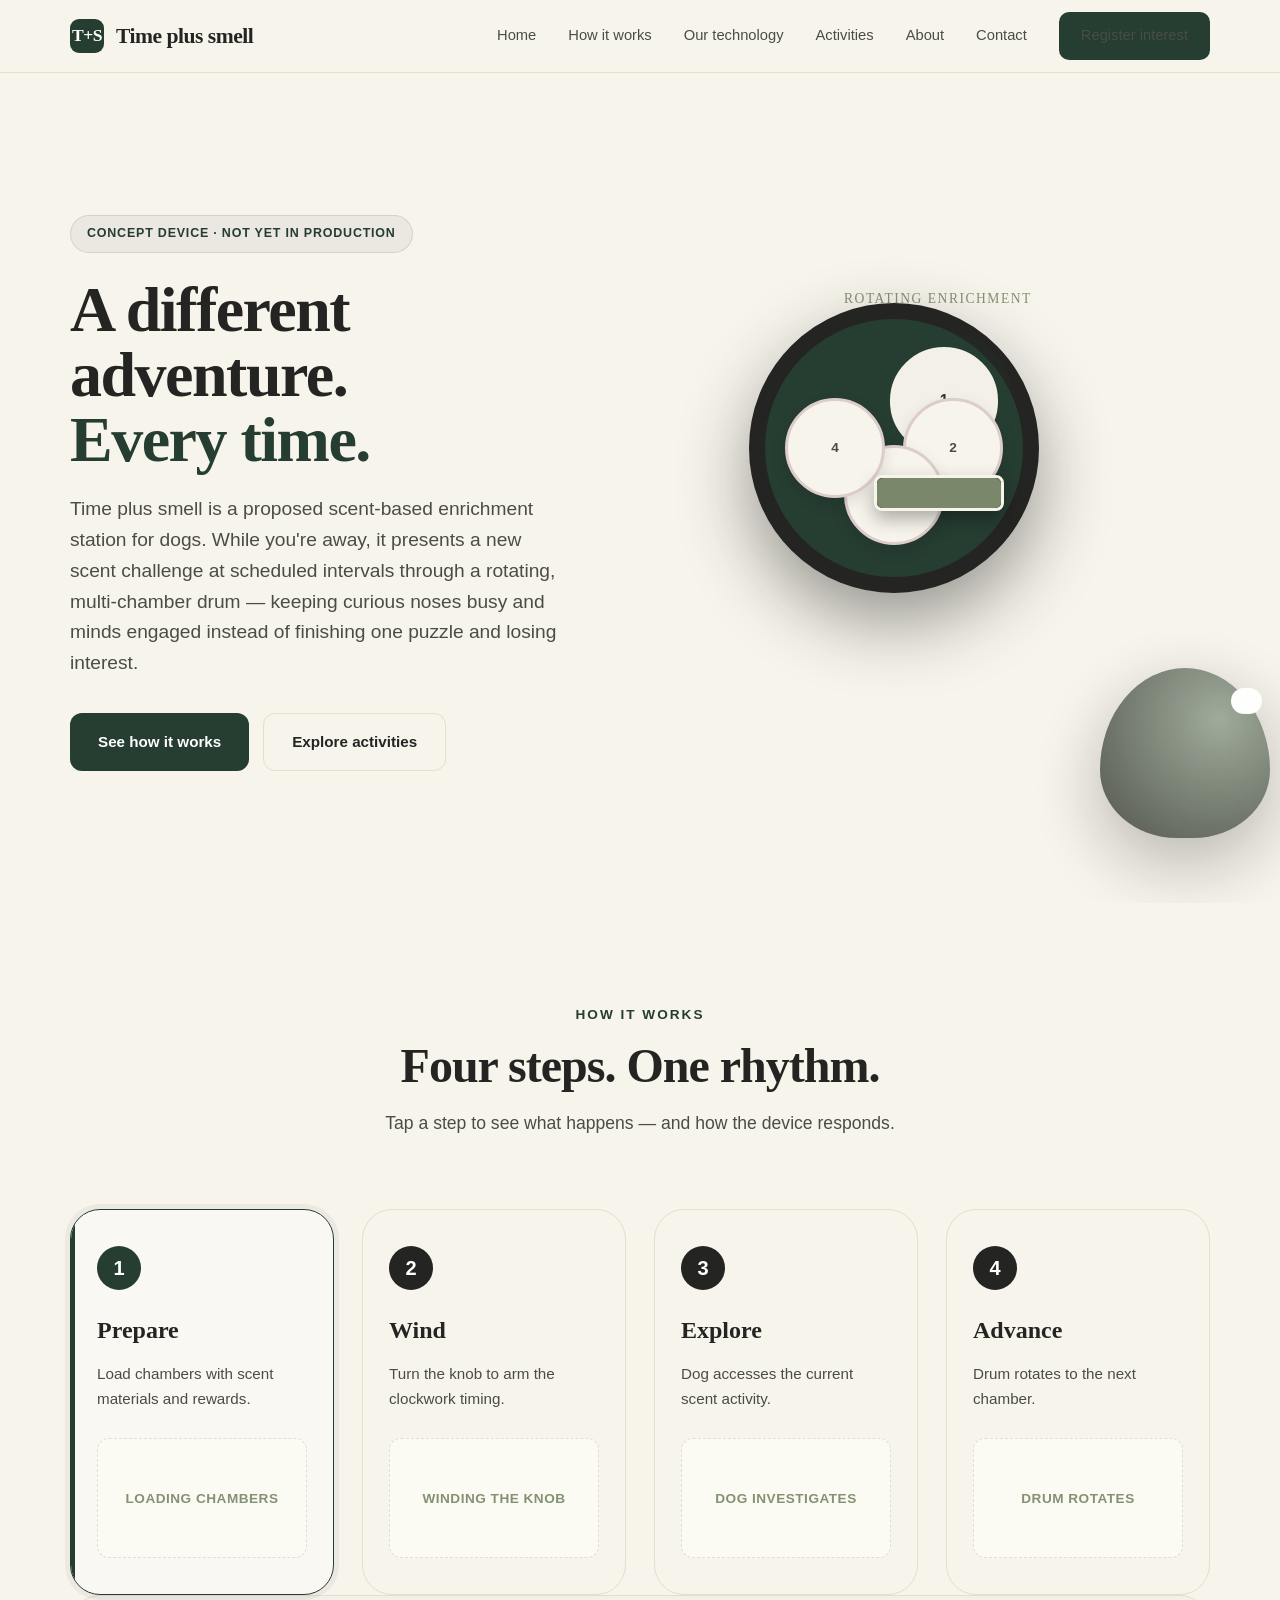
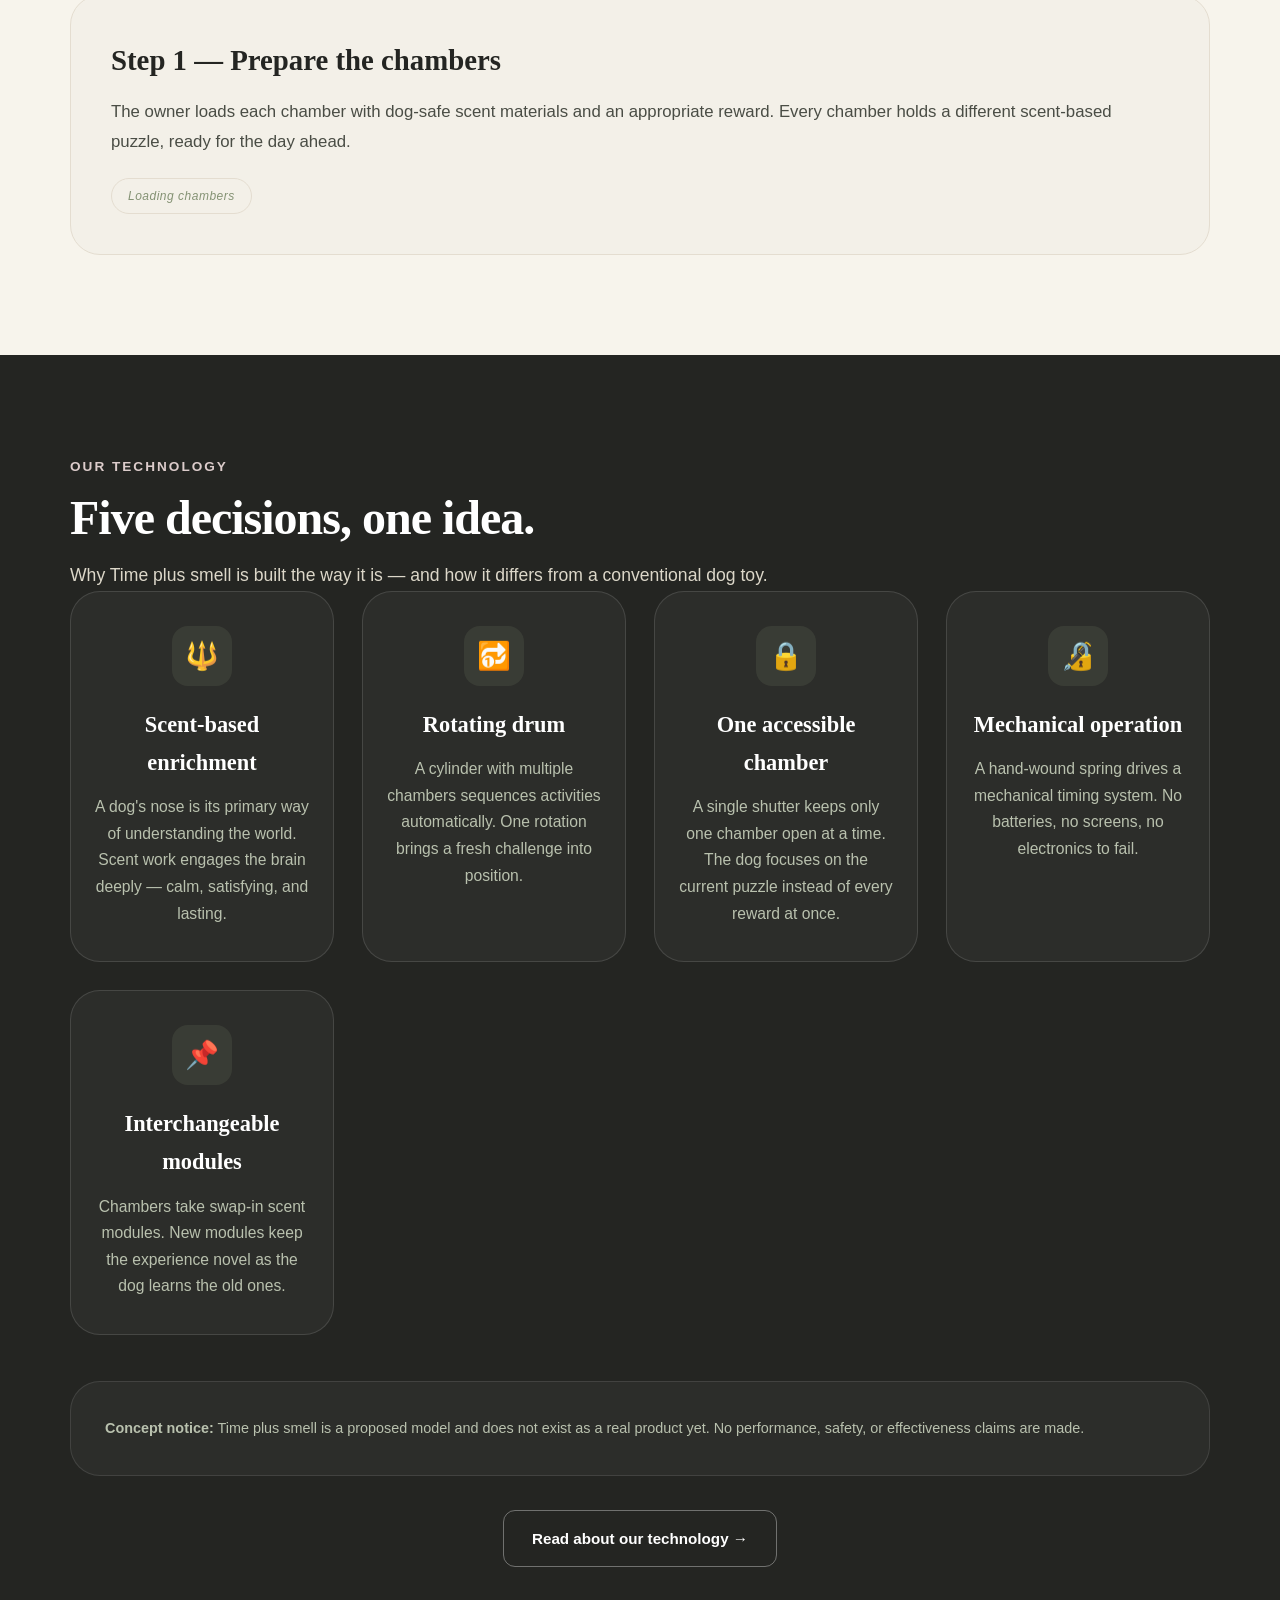
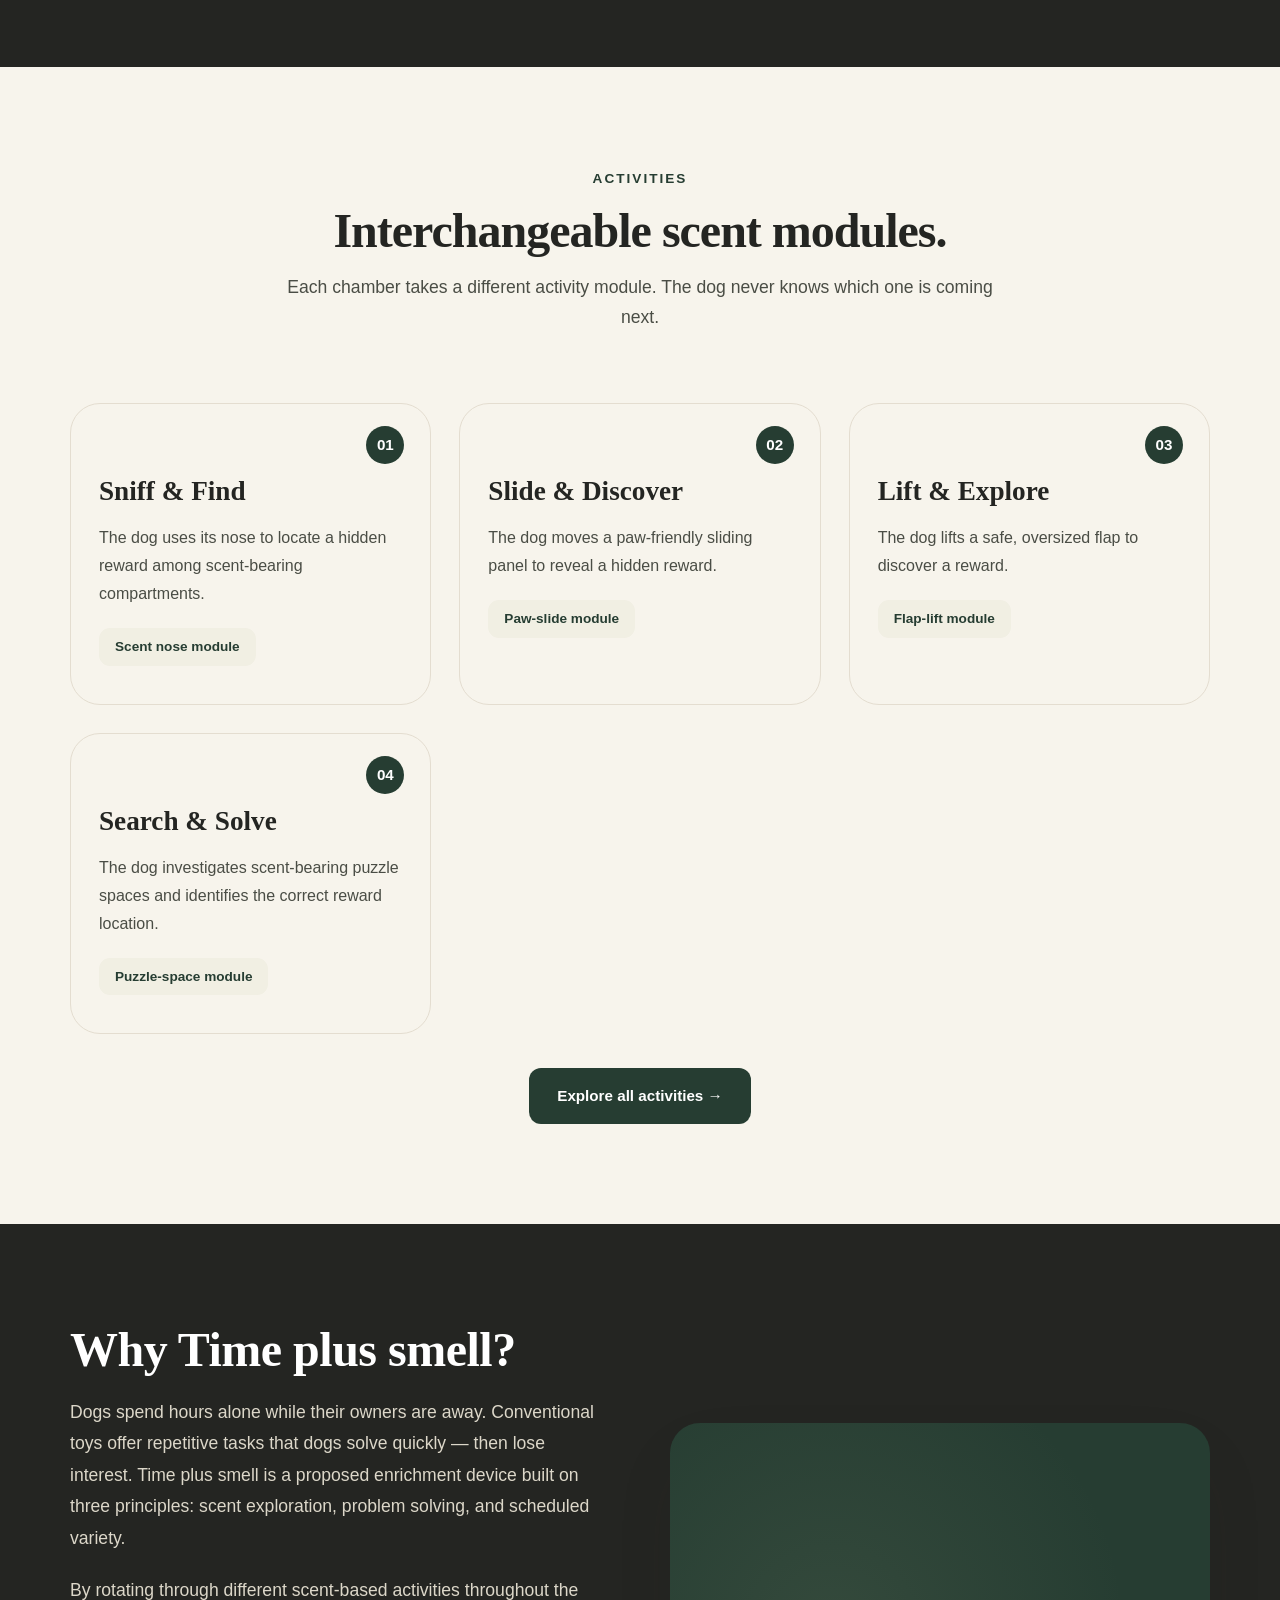
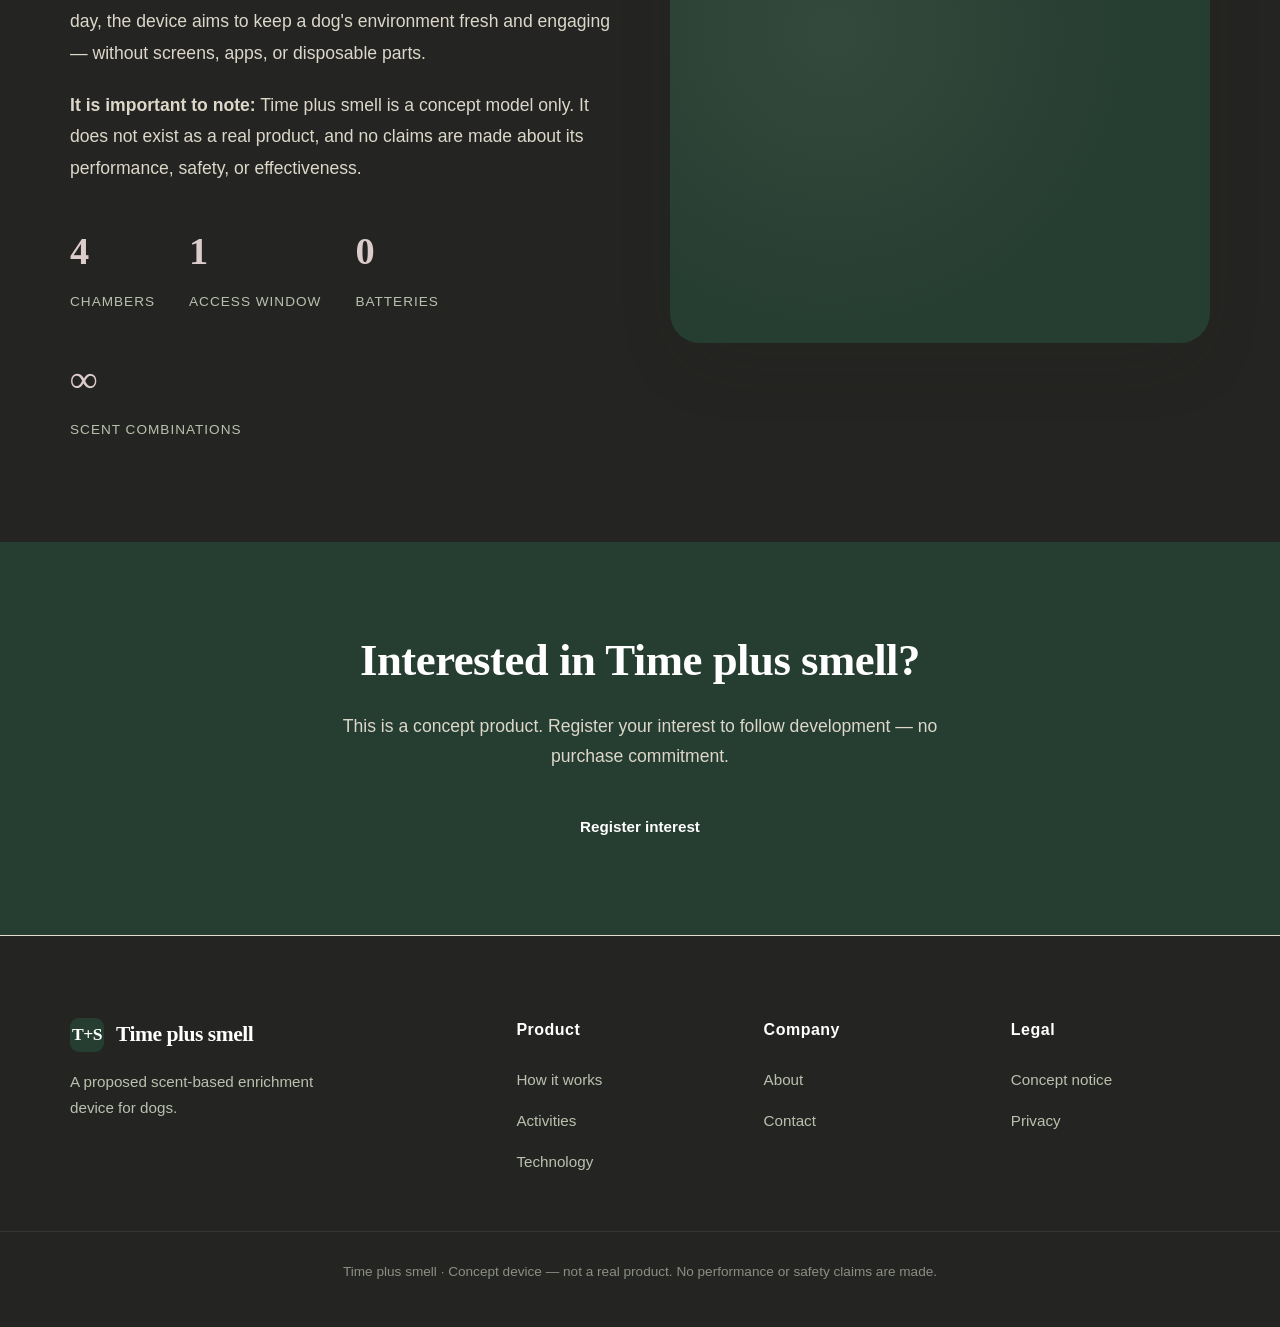
==== commit 904018e5: "Rebuild with premium palette and full section content" ====
--- a/index.html
+++ b/index.html
@@ -29,13 +29,12 @@
   </div>
 </header>
 
-<!-- Hero / Home -->
 <section id="home" class="hero">
   <div class="container">
     <div class="hero-content">
       <span class="hero-badge">Concept device &middot; Not yet in production</span>
       <h1>A different adventure.<br><span class="emph">Every time.</span></h1>
-      <p>A scent-based rotating enrichment station for dogs. While you're away, Time plus smell presents a new scent challenge at scheduled intervals — keeping curious noses busy and minds engaged.</p>
+      <p>Time plus smell is a proposed scent-based enrichment station for dogs. While you're away, it presents a new scent challenge at scheduled intervals through a rotating, multi-chamber drum — keeping curious noses busy and minds engaged instead of finishing one puzzle and losing interest.</p>
       <div class="hero-actions">
         <a href="how-it-works.html" class="btn btn-primary">See how it works</a>
         <a href="activities.html" class="btn btn-outline">Explore activities</a>
@@ -58,13 +57,12 @@
   </div>
 </section>
 
-<!-- How it works (steps) -->
 <section id="how-it-works" class="section">
   <div class="container">
     <div class="section-head">
       <span class="section-kicker">How it works</span>
       <h2>Four steps. One rhythm.</h2>
-      <p>Select a step to see what happens — and how the device responds.</p>
+      <p>Tap a step to see what happens — and how the device responds.</p>
     </div>
 
     <div class="steps-grid" role="tablist" aria-label="Process steps">
@@ -102,48 +100,49 @@
   </div>
 </section>
 
-<!-- Technology preview -->
-<section class="section" style="background:var(--paper);">
-  <div class="container">
-    <div class="section-head">
-      <span class="section-kicker">Our technology</span>
-      <h2>Built around scent, not repetition.</h2>
-      <p>Five design decisions that make Time plus smell different from a conventional toy.</p>
+<section class="section" style="background:var(--charcoal); color:#fff;">
+  <div class="container">
+    <div class="section-head" style="color:#fff; text-align:left; max-width:none; margin-bottom:0;">
+      <span class="section-kicker" style="color:var(--beige);">Our technology</span>
+      <h2 style="color:#fff;">Five decisions, one idea.</h2>
+      <p style="color:#dcd7c9;">Why Time plus smell is built the way it is — and how it differs from a conventional dog toy.</p>
     </div>
     <div class="tech-grid">
-      <div class="tech-card">
-        <div class="tech-icon">&#128305;</div>
-        <h3>Scent-based enrichment</h3>
-        <p>Appeals to the dog's primary sense — smell — for longer, deeper engagement.</p>
-      </div>
-      <div class="tech-card">
-        <div class="tech-icon">&#x1F502;</div>
-        <h3>Rotating drum</h3>
-        <p>A multi-chamber cylinder presents one activity at a time, in sequence.</p>
-      </div>
-      <div class="tech-card">
-        <div class="tech-icon">&#128274;</div>
-        <h3>One accessible chamber</h3>
-        <p>A single shutter keeps inactive chambers sealed and scent-contained.</p>
-      </div>
-      <div class="tech-card">
-        <div class="tech-icon">&#128271;</div>
-        <h3>Mechanical operation</h3>
-        <p>A hand-wound spring drives the timing — no batteries, no screens.</p>
-      </div>
-      <div class="tech-card">
-        <div class="tech-icon">&#128204;</div>
-        <h3>Interchangeable modules</h3>
-        <p>Swap in new scent puzzles to keep the experience fresh over time.</p>
-      </div>
+      <div class="tech-card" style="background:rgba(255,255,255,0.04); border-color:rgba(255,255,255,0.12);">
+        <div class="tech-icon" style="background:rgba(132,146,116,0.15); color:var(--beige);">&#128305;</div>
+        <h3 style="color:#fff;">Scent-based enrichment</h3>
+        <p style="color:#b9c1ae;">A dog's nose is its primary way of understanding the world. Scent work engages the brain deeply — calm, satisfying, and lasting.</p>
+      </div>
+      <div class="tech-card" style="background:rgba(255,255,255,0.04); border-color:rgba(255,255,255,0.12);">
+        <div class="tech-icon" style="background:rgba(132,146,116,0.15); color:var(--beige);">&#x1F502;</div>
+        <h3 style="color:#fff;">Rotating drum</h3>
+        <p style="color:#b9c1ae;">A cylinder with multiple chambers sequences activities automatically. One rotation brings a fresh challenge into position.</p>
+      </div>
+      <div class="tech-card" style="background:rgba(255,255,255,0.04); border-color:rgba(255,255,255,0.12);">
+        <div class="tech-icon" style="background:rgba(132,146,116,0.15); color:var(--beige);">&#128274;</div>
+        <h3 style="color:#fff;">One accessible chamber</h3>
+        <p style="color:#b9c1ae;">A single shutter keeps only one chamber open at a time. The dog focuses on the current puzzle instead of every reward at once.</p>
+      </div>
+      <div class="tech-card" style="background:rgba(255,255,255,0.04); border-color:rgba(255,255,255,0.12);">
+        <div class="tech-icon" style="background:rgba(132,146,116,0.15); color:var(--beige);">&#128271;</div>
+        <h3 style="color:#fff;">Mechanical operation</h3>
+        <p style="color:#b9c1ae;">A hand-wound spring drives a mechanical timing system. No batteries, no screens, no electronics to fail.</p>
+      </div>
+      <div class="tech-card" style="background:rgba(255,255,255,0.04); border-color:rgba(255,255,255,0.12);">
+        <div class="tech-icon" style="background:rgba(132,146,116,0.15); color:var(--beige);">&#128204;</div>
+        <h3 style="color:#fff;">Interchangeable modules</h3>
+        <p style="color:#b9c1ae;">Chambers take swap-in scent modules. New modules keep the experience novel as the dog learns the old ones.</p>
+      </div>
+    </div>
+    <div style="margin-top:46px; background:rgba(255,255,255,0.04); border:1px solid rgba(255,255,255,0.1); border-radius:var(--radius-lg); padding:34px;">
+      <p style="font-size:0.9rem; color:#b9c1ae;"><strong>Concept notice:</strong> Time plus smell is a proposed model and does not exist as a real product yet. No performance, safety, or effectiveness claims are made.</p>
     </div>
     <div style="text-align:center; margin-top:34px;">
-      <a href="technology.html" class="btn btn-outline">Read about our technology &#8594;</a>
-    </div>
-  </div>
-</section>
-
-<!-- Activities preview -->
+      <a href="technology.html" class="btn btn-outline" style="border-color:rgba(255,255,255,0.35); color:#fff;">Read about our technology &#8594;</a>
+    </div>
+  </div>
+</section>
+
 <section id="activities" class="section">
   <div class="container">
     <div class="section-head">
@@ -183,13 +182,13 @@
   </div>
 </section>
 
-<!-- About -->
 <section id="about" class="section about">
   <div class="container">
     <div>
       <h2>Why Time plus smell?</h2>
       <p>Dogs spend hours alone while their owners are away. Conventional toys offer repetitive tasks that dogs solve quickly — then lose interest. Time plus smell is a proposed enrichment device built on three principles: scent exploration, problem solving, and scheduled variety.</p>
       <p>By rotating through different scent-based activities throughout the day, the device aims to keep a dog's environment fresh and engaging — without screens, apps, or disposable parts.</p>
+      <p><strong>It is important to note:</strong> Time plus smell is a concept model only. It does not exist as a real product, and no claims are made about its performance, safety, or effectiveness.</p>
       <div class="about-stats">
         <div class="stat"><b>4</b><span>Chambers</span></div>
         <div class="stat"><b>1</b><span>Access window</span></div>
@@ -201,12 +200,11 @@
   </div>
 </section>
 
-<!-- Contact CTA strip -->
-<section class="section" style="background:var(--slate); color:#fff; text-align:center;">
-  <div class="container">
-    <h2 style="font-family:var(--font-serif); font-size:2.4rem; margin-bottom:12px; letter-spacing:-0.5px;">Interested in Time plus smell?</h2>
-    <p style="color:#cbd5e1; max-width:560px; margin:0 auto 24px;">This is a concept product. Register your interest to follow development — no purchase commitment.</p>
-    <a href="contact.html" class="btn btn-primary" style="background:var(--amber); color:#000;">Register interest</a>
+<section class="cta-strip">
+  <div class="container">
+    <h2>Interested in Time plus smell?</h2>
+    <p>This is a concept product. Register your interest to follow development — no purchase commitment.</p>
+    <a href="contact.html" class="btn btn-primary">Register interest</a>
   </div>
 </section>
 
@@ -214,10 +212,10 @@
   <div class="container">
     <div class="footer-brand">
       <div class="logo" style="color:#fff;">
-        <div class="mark" style="background:var(--amber); color:#000;">T+S</div>
+        <div class="mark" style="background:var(--forest); color:#fff;">T+S</div>
         <span>Time plus smell</span>
       </div>
-      <p>A proposed scent-based enrichment device for dogs. Designed to bring scheduled variety and problem solving to dogs home alone.</p>
+      <p>A proposed scent-based enrichment device for dogs.</p>
     </div>
     <div class="footer-col">
       <h4>Product</h4>
--- a/css/style.css
+++ b/css/style.css
@@ -1,23 +1,23 @@
 /* Time plus smell - Premium Design System */
 :root {
-  --ink: #0f172a;
-  --ink-soft: #334155;
-  --muted: #64748b;
-  --paper: #ffffff;
-  --shell: #f8fafc;
-  --shell-2: #f1f5f9;
-  --amber: #d97706;
-  --amber-glow: #fbbf24;
-  --amber-soft: #fef3c7;
-  --sage: #4d7c4f;
-  --sage-soft: #eef6ee;
-  --slate: #1e293b;
-  --border: #e2e8f0;
-  --radius: 16px;
-  --radius-lg: 24px;
-  --shadow: 0 10px 30px -12px rgba(15, 23, 42, 0.12);
-  --shadow-lg: 0 20px 50px -16px rgba(15, 23, 42, 0.18);
-  --transition: 400ms cubic-bezier(0.23, 1, 0.32, 1);
+  --ivory: #F7F4EC;
+  --forest: #263D32;
+  --olive: #849274;
+  --beige: #DCCCCB;
+  --charcoal: #242522;
+  --white: #FFFFFF;
+
+  --ink: var(--charcoal);
+  --ink-soft: #4a4d45;
+  --muted: var(--olive);
+  --paper: var(--ivory);
+  --shell: #f3f0e8;
+  --border: #e4ddd0;
+  --radius: 20px;
+  --radius-lg: 30px;
+  --shadow: 0 20px 50px -12px rgba(36, 37, 34, 0.10);
+  --shadow-lg: 0 30px 70px -18px rgba(36, 37, 34, 0.16);
+  --transition: 500ms cubic-bezier(0.23, 1, 0.32, 1);
   --font-serif: "Georgia", "Times New Roman", serif;
   --font-sans: -apple-system, BlinkMacSystemFont, "Segoe UI", Roboto, "Helvetica Neue", sans-serif;
 }
@@ -29,21 +29,20 @@
 body {
   font-family: var(--font-sans);
   color: var(--ink);
-  background: var(--shell);
-  line-height: 1.6;
+  background: var(--ivory);
+  line-height: 1.7;
   -webkit-font-smoothing: antialiased;
 }
 
 a { text-decoration: none; color: inherit; }
 ul { list-style: none; }
-
 img { max-width: 100%; display: block; }
 
 .container {
   width: 100%;
-  max-width: 1180px;
+  max-width: 1200px;
   margin: 0 auto;
-  padding: 0 24px;
+  padding: 0 30px;
 }
 
 .visually-hidden { position: absolute; width: 1px; height: 1px; padding: 0; margin: -1px; overflow: hidden; clip: rect(0 0 0 0); white-space: nowrap; border: 0; }
@@ -53,259 +52,275 @@
   position: sticky;
   top: 0;
   z-index: 100;
-  background: rgba(255, 255, 255, 0.85);
-  backdrop-filter: blur(12px);
+  background: rgba(247, 244, 236, 0.9);
+  backdrop-filter: blur(14px);
   border-bottom: 1px solid var(--border);
 }
 
 .header .container { display: flex; align-items: center; justify-content: space-between; height: 72px; }
 
-.logo { display: flex; align-items: center; gap: 12px; font-weight: 700; font-size: 1.25rem; letter-spacing: -0.5px; }
+.logo { display: flex; align-items: center; gap: 12px; font-family: var(--font-serif); font-weight: 700; font-size: 1.35rem; letter-spacing: -0.5px; color: var(--charcoal); }
 .logo .mark {
-  width: 32px; height: 32px; border-radius: 10px; background: var(--amber);
-  display: grid; place-items: center; color: #fff; font-size: 1.1rem; font-family: var(--font-serif);
-}
-
-.nav { display: flex; gap: 30px; align-items: center; }
+  width: 34px; height: 34px; border-radius: 9px; background: var(--forest);
+  display: grid; place-items: center; color: #fff; font-size: 1.1rem;
+}
+
+.nav { display: flex; gap: 32px; align-items: center; }
 .nav a { font-size: 0.92rem; font-weight: 500; color: var(--ink-soft); transition: color 250ms; }
-.nav a:hover { color: var(--amber); }
+.nav a:hover { color: var(--forest); }
 
 .nav-cta {
-  background: var(--amber); color: #fff; padding: 10px 20px; border-radius: 10px;
-  font-size: 0.88rem; font-weight: 600; transition: transform 200ms, box-shadow 200ms;
-}
-.nav-cta:hover { transform: translateY(-2px); box-shadow: 0 8px 20px -8px rgba(217, 119, 6, 0.45); }
-
-.mobile-toggle { display: none; background: none; border: none; cursor: pointer; font-size: 1.5rem; color: var(--ink); }
+  background: var(--forest); color: #fff; padding: 11px 22px; border-radius: 10px;
+  font-size: 0.88rem; font-weight: 600; transition: transform 200ms, box-shadow 200ms, background 200ms;
+}
+.nav-cta:hover { background: var(--olive); transform: translateY(-1px); box-shadow: 0 10px 24px -8px rgba(38, 61, 50, 0.35); }
+
+.mobile-toggle { display: none; background: none; border: none; cursor: pointer; font-size: 1.5rem; color: var(--charcoal); }
 
 /* Hero */
-.hero { position: relative; padding: 110px 0 100px; overflow: hidden; }
-.hero .container { display: grid; grid-template-columns: 1fr 1fr; gap: 48px; align-items: center; }
+.hero { position: relative; padding: 120px 0 110px; overflow: hidden; }
+.hero .container { display: grid; grid-template-columns: 1fr 1fr; gap: 56px; align-items: center; }
 
 .hero-badge {
-  display: inline-flex; align-items: center; gap: 8px; padding: 6px 14px; border-radius: 20px;
-  background: var(--amber-soft); color: var(--amber); font-size: 0.8rem; font-weight: 700;
-  letter-spacing: 0.5px; text-transform: uppercase; margin-bottom: 20px;
+  display: inline-flex; align-items: center; gap: 8px; padding: 7px 16px; border-radius: 24px;
+  background: rgba(38, 61, 50, 0.06); color: var(--forest); font-size: 0.78rem; font-weight: 700;
+  letter-spacing: 0.8px; text-transform: uppercase; margin-bottom: 24px; border: 1px solid rgba(38, 61, 50, 0.12);
 }
 
 .hero h1 {
-  font-family: var(--font-serif); font-size: 3.6rem; line-height: 1.05; letter-spacing: -1px;
-  color: var(--ink); margin-bottom: 20px;
-}
-.hero h1 .emph { color: var(--amber); }
-
-.hero p { color: var(--ink-soft); font-size: 1.15rem; max-width: 480px; margin-bottom: 32px; }
+  font-family: var(--font-serif); font-size: 4rem; line-height: 1.02; letter-spacing: -1.5px;
+  color: var(--charcoal); margin-bottom: 22px;
+}
+.hero h1 .emph { color: var(--forest); }
+
+.hero p { color: var(--ink-soft); font-size: 1.2rem; max-width: 500px; margin-bottom: 34px; line-height: 1.6; }
 
 .hero-actions { display: flex; gap: 14px; flex-wrap: wrap; }
 .btn {
-  display: inline-flex; align-items: center; gap: 8px; padding: 14px 26px; border-radius: 12px;
+  display: inline-flex; align-items: center; gap: 8px; padding: 15px 28px; border-radius: 12px;
   font-weight: 600; font-size: 0.95rem; cursor: pointer; transition: all 250ms; border: none;
 }
-.btn-primary { background: var(--ink); color: #fff; }
-.btn-primary:hover { background: var(--amber); color: #fff; transform: translateY(-2px); }
-.btn-outline { background: transparent; color: var(--ink); border: 1px solid var(--border); }
-.btn-outline:hover { border-color: var(--ink); background: var(--shell); }
-
-.product-visual { position: relative; height: 560px; display: flex; align-items: center; justify-content: center; }
-
-/* Product drum illustration */
-.drum-stage { width: 340px; height: 340px; position: relative; }
+.btn-primary { background: var(--forest); color: #fff; }
+.btn-primary:hover { background: var(--olive); color: #fff; transform: translateY(-2px); }
+.btn-outline { background: transparent; color: var(--charcoal); border: 1px solid var(--border); }
+.btn-outline:hover { border-color: var(--charcoal); background: var(--shell); }
+
+.product-visual { position: relative; height: 600px; display: flex; align-items: center; justify-content: center; }
+
+/* Drum illustration */
+.drum-stage { width: 380px; height: 380px; position: relative; }
 .drum-body {
-  width: 260px; height: 260px; border-radius: 50%; background: var(--slate);
-  position: relative; border: 14px solid var(--ink); box-shadow: 0 25px 60px rgba(15,23,42,0.35);
+  width: 290px; height: 290px; border-radius: 50%; background: var(--forest);
+  position: relative; border: 16px solid var(--charcoal); box-shadow: 0 30px 70px rgba(36,37,34,0.45);
   display: grid; place-items: center;
 }
-.drum-label { position: absolute; top: -14px; left: 50%; transform: translateX(-50%); font-family: var(--font-serif); font-size: 0.85rem; color: var(--muted); letter-spacing: 1px; text-transform: uppercase; }
+.drum-label { position: absolute; top: -16px; left: 50%; transform: translateX(-50%); font-family: var(--font-serif); font-size: 0.85rem; color: var(--muted); letter-spacing 1px; letter-spacing: 1.5px; text-transform: uppercase; }
 
 .chamber {
-  position: absolute; width: 92px; height: 92px; border-radius: 50%; border: 3px solid var(--border);
-  background: var(--paper); display: grid; place-items: center; font-size: 0.82rem; font-weight: 600;
-  color: var(--ink-soft); transition: transform var(--transition), box-shadow 250ms;
-  box-shadow: 0 4px 12px rgba(0,0,0,0.08);
-}
-.chamber.active { border-color: var(--amber); background: var(--amber-soft); color: var(--amber); box-shadow: 0 0 0 8px rgba(217,119,6,0.12); transform: scale(1.12); }
-
-.c1 { top: 28px; left: 50%; transform: translateX(-50%); }
-.c2 { right: 18px; top: 50%; transform: translateY(-50%); }
-.c3 { bottom: 28px; left: 50%; transform: translateX(-50%); }
-.c4 { left: 18px; top: 50%; transform: translateY(-50%); }
+  position: absolute; width: 100px; height: 100px; border-radius: 50%; border: 3px solid var(--beige);
+  background: var(--paper); display: grid; place-items: center; font-size: 0.85rem; font-weight: 700;
+  color: var(--ink-soft); transition: transform var(--transition), box-shadow 250ms, border-color 250ms;
+  box-shadow: 0 6px 16px rgba(0,0,0,0.1);
+}
+.chamber.active { border-color: var(--forest); background: var(--shell); color: var(--forest); box-shadow: 0 0 0 10px rgba(38,61,50,0.1); transform: scale(1.15); }
+
+.c1 { top: 32px; left: 50%; transform: translateX(-50%); }
+.c2 { right: 20px; top: 50%; transform: translateY(-50%); }
+.c3 { bottom: 32px; left: 50%; transform: translateX(-50%); }
+.c4 { left: 20px; top: 50%; transform: translateY(-50%); }
 
 .shutter {
   position: absolute; left: 50%; top: 50%; transform: translate(-50%, -50%);
-  width: 120px; height: 34px; background: var(--ink); border-radius: 8px; z-index: 5;
-  border: 3px solid var(--paper); box-shadow: 0 6px 16px rgba(0,0,0,0.25);
-}
-.shutter-slot { width: 100%; height: 100%; border-radius: 6px; background: var(--amber); opacity: 0.9; }
+  width: 130px; height: 36px; background: var(--charcoal); border-radius: 8px; z-index: 5;
+  border: 3px solid var(--paper); box-shadow: 0 8px 18px rgba(0,0,0,0.3);
+}
+.shutter-slot { width: 100%; height: 100%; border-radius: 6px; background: var(--olive); opacity: 0.9; }
 
 .dog-silhouette {
-  position: absolute; right: -55px; bottom: -40px; width: 150px; height: 150px;
-  background: radial-gradient(circle at 70% 30%, #8696a0 0%, #475569 100%);
-  border-radius: 50% 50% 45% 45% / 60% 60% 40% 40%; filter: drop-shadow(0 20px 30px rgba(0,0,0,0.25));
-  opacity: 0.92; animation: dog-bob 4s ease-in-out infinite;
+  position: absolute; right: -60px; bottom: -45px; width: 170px; height: 170px;
+  background: radial-gradient(circle at 70% 30%, #9aa796 0%, #4a4d45 100%);
+  border-radius: 50% 50% 45% 45% / 60% 60% 40% 40%; filter: drop-shadow(0 24px 36px rgba(0,0,0,0.28));
+  opacity: 0.94; animation: dog-bob 5s ease-in-out infinite;
 }
 .dog-silhouette::before {
-  content: ""; position: absolute; top: 18px; right: 6px; width: 22px; height: 22px;
-  background: #fff; border-radius: 50%; box-shadow: -4px 0 0 #fff;
-}
-@keyframes dog-bob { 0%,100%{transform:translateY(0)} 50%{transform:translateY(-10px)} }
+  content: ""; position: absolute; top: 20px; right: 8px; width: 26px; height: 26px;
+  background: #fff; border-radius: 50%; box-shadow: -5px 0 0 #fff;
+}
+@keyframes dog-bob { 0%,100%{transform:translateY(0)} 50%{transform:translateY(-12px)} }
 
 /* Section base */
-.section { padding: 90px 0; }
-.section-head { text-align: center; max-width: 700px; margin: 0 auto 60px; }
-.section-kicker { color: var(--amber); font-weight: 800; font-size: 0.85rem; text-transform: uppercase; letter-spacing: 1.5px; margin-bottom: 12px; display: block; }
-.section-head h2 { font-family: var(--font-serif); font-size: 2.6rem; line-height: 1.15; letter-spacing: -1px; margin-bottom: 14px; }
-.section-head p { color: var(--ink-soft); font-size: 1.05rem; }
+.section { padding: 100px 0; }
+.section-head { text-align: center; max-width: 720px; margin: 0 auto 70px; }
+.section-kicker { color: var(--forest); font-weight: 800; font-size: 0.85rem; text-transform: uppercase; letter-spacing: 2px; margin-bottom: 14px; display: block; }
+.section-head h2 { font-family: var(--font-serif); font-size: 3rem; line-height: 1.1; letter-spacing: -1px; margin-bottom: 16px; color: var(--charcoal); }
+.section-head p { color: var(--ink-soft); font-size: 1.1rem; }
 
 /* Steps */
-.steps-grid { display: grid; grid-template-columns: repeat(auto-fit, minmax(240px, 1fr)); gap: 26px; }
+.steps-grid { display: grid; grid-template-columns: repeat(auto-fit, minmax(250px, 1fr)); gap: 28px; }
 .step-card {
-  background: var(--paper); border: 1px solid var(--border); border-radius: var(--radius);
-  padding: 32px 24px; position: relative; transition: transform 250ms, border-color 250ms, box-shadow 250ms;
-}
-.step-card:hover { transform: translateY(-4px); border-color: var(--amber); box-shadow: var(--shadow); }
-.step-card.selected { border-color: var(--amber); background: var(--amber-soft); box-shadow: 0 0 0 4px rgba(217,119,6,0.08); }
+  background: var(--paper); border: 1px solid var(--border); border-radius: var(--radius-lg);
+  padding: 36px 26px; position: relative; transition: transform 250ms, border-color 250ms, box-shadow 250ms;
+  overflow: hidden;
+}
+.step-card:hover { transform: translateY(-5px); border-color: var(--forest); box-shadow: var(--shadow); }
+.step-card.selected { border-color: var(--forest); background: #faf8f2; box-shadow: 0 0 0 5px rgba(38,61,50,0.06); }
+
+.step-card::before {
+  content: ""; position: absolute; top: 0; left: 0; width: 4px; height: 100%; background: var(--forest);
+  transform: scaleY(0); transition: transform 300ms ease; transform-origin: bottom;
+}
+.step-card.selected::before { transform: scaleY(1); transform-origin: top; }
 
 .step-num {
-  width: 40px; height: 40px; border-radius: 50%; background: var(--ink); color: #fff;
-  display: grid; place-items: center; font-weight: 700; font-size: 1.1rem; margin-bottom: 18px;
-}
-.step-card.selected .step-num { background: var(--amber); color: #000; }
-
-.step-card h3 { font-family: var(--font-serif); font-size: 1.35rem; margin-bottom: 10px; }
+  width: 44px; height: 44px; border-radius: 50%; background: var(--charcoal); color: #fff;
+  display: grid; place-items: center; font-weight: 800; font-size: 1.25rem; margin-bottom: 20px;
+}
+.step-card.selected .step-num { background: var(--forest); color: #fff; }
+
+.step-card h3 { font-family: var(--font-serif); font-size: 1.5rem; margin-bottom: 10px; color: var(--charcoal); }
 .step-card p { color: var(--ink-soft); font-size: 0.95rem; }
 
-.step-visual { margin-top: 24px; height: 110px; border-radius: 10px; border: 1px dashed var(--border); display: grid; place-items: center; color: var(--muted); font-size: 0.85rem; }
-
-/* Drum simulation */
-.sim-wrap { background: var(--paper); border: 1px solid var(--border); border-radius: var(--radius-lg); padding: 40px; box-shadow: var(--shadow); }
-.sim-head { text-align: center; margin-bottom: 34px; }
-.sim-head h3 { font-family: var(--font-serif); font-size: 1.8rem; margin-bottom: 8px; }
-.sim-head p { color: var(--ink-soft); font-size: 0.95rem; }
-
-.drum-sim { width: 100%; max-width: 420px; margin: 0 auto 34px; position: relative; }
+.step-visual { margin-top: 26px; height: 120px; border-radius: 12px; border: 1px dashed var(--border); display: grid; place-items: center; color: var(--muted); font-size: 0.85rem; font-weight: 600; text-transform: uppercase; letter-spacing: 0.5px; background: #fbfaf3; }
+
+/* Step detail */
+.step-detail { background: var(--shell); border-radius: var(--radius-lg); padding: 40px; border: 1px solid var(--border); }
+.step-detail h4 { font-family: var(--font-serif); font-size: 1.8rem; margin-bottom: 12px; color: var(--charcoal); }
+.step-detail p { color: var(--ink-soft); font-size: 1.05rem; line-height: 1.8; }
+.concept-badge { display: inline-block; margin-top: 20px; font-size: 0.75rem; color: var(--muted); padding: 7px 16px; border: 1px solid var(--border); border-radius: 24px; font-style: italic; letter-spacing: 0.5px; }
+
+/* Sim */
+.sim-wrap { background: var(--paper); border: 1px solid var(--border); border-radius: var(--radius-lg); padding: 48px; box-shadow: var(--shadow); }
+.sim-head { text-align: center; margin-bottom: 40px; }
+.sim-head h3 { font-family: var(--font-serif); font-size: 2rem; margin-bottom: 10px; color: var(--charcoal); }
+.sim-head p { color: var(--ink-soft); font-size: 1rem; }
+
+.drum-sim { width: 100%; max-width: 460px; margin: 0 auto 40px; position: relative; }
 .sim-drum {
-  width: 280px; height: 280px; border-radius: 50%; background: var(--slate); border: 16px solid var(--ink);
-  position: relative; margin: 0 auto 20px; display: grid; place-items: center;
-  box-shadow: 0 30px 70px rgba(15,23,42,0.4); transition: transform 0.6s cubic-bezier(0.34, 1.56, 0.64, 1);
+  width: 300px; height: 300px; border-radius: 50%; background: var(--forest); border: 18px solid var(--charcoal);
+  position: relative; margin: 0 auto 24px; display: grid; place-items: center;
+  box-shadow: 0 35px 80px rgba(36,37,34,0.5); transition: transform 0.7s cubic-bezier(0.34, 1.56, 0.64, 1);
 }
 .sim-chamber {
-  position: absolute; width: 100px; height: 100px; border-radius: 50%; border: 3px solid var(--border);
-  background: var(--paper); display: grid; place-items: center; font-size: 0.8rem; font-weight: 700;
-  color: var(--ink-soft); transition: all 0.5s cubic-bezier(0.34, 1.56, 0.64, 1);
-  box-shadow: 0 6px 16px rgba(0,0,0,0.12);
-}
-.sim-chamber.active { border-color: var(--amber); background: var(--amber-soft); color: var(--amber); transform: scale(1.15); box-shadow: 0 0 0 10px rgba(217,119,6,0.14); }
-
-.sim-shutter { position: absolute; left: 50%; top: 50%; transform: translate(-50%, -50%); width: 110px; height: 30px; background: var(--ink); border-radius: 6px; z-index: 5; border: 3px solid var(--paper); }
-.sim-shutter-fill { width: 100%; height: 100%; border-radius: 4px; background: var(--amber); }
-
-.sim-pos { top: 30px; left: 50%; transform: translateX(-50%); }
-.sim-pos-1 { right: 22px; top: 50%; transform: translateY(-50%); }
-.sim-pos-2 { bottom: 30px; left: 50%; transform: translateX(-50%); }
-.sim-pos-3 { left: 22px; top: 50%; transform: translateY(-50%); }
+  position: absolute; width: 108px; height: 108px; border-radius: 50%; border: 3px solid var(--beige);
+  background: var(--paper); display: grid; place-items: center; font-size: 0.85rem; font-weight: 800;
+  color: var(--ink-soft); transition: all 0.6s cubic-bezier(0.34, 1.56, 0.64, 1);
+  box-shadow: 0 8px 20px rgba(0,0,0,0.12);
+}
+.sim-chamber.active { border-color: var(--forest); background: var(--shell); color: var(--forest); transform: scale(1.2); box-shadow: 0 0 0 12px rgba(38,61,50,0.12); }
+
+.sim-shutter { position: absolute; left: 50%; top: 50%; transform: translate(-50%, -50%); width: 120px; height: 32px; background: var(--charcoal); border-radius: 6px; z-index: 5; border: 3px solid var(--paper); }
+.sim-shutter-fill { width: 100%; height: 100%; border-radius: 4px; background: var(--olive); }
+
+.sim-pos { top: 34px; left: 50%; transform: translateX(-50%); }
+.sim-pos-1 { right: 26px; top: 50%; transform: translateY(-50%); }
+.sim-pos-2 { bottom: 34px; left: 50%; transform: translateX(-50%); }
+.sim-pos-3 { left: 26px; top: 50%; transform: translateY(-50%); }
 
 .sim-ctrl { text-align: center; }
-.sim-ctrl .btn { padding: 14px 32px; font-size: 0.95rem; }
-.sim-hint { margin-top: 14px; font-size: 0.8rem; color: var(--muted); font-style: italic; text-align: center; max-width: 400px; margin-left: auto; margin-right: auto; }
-
-.step-detail { background: var(--shell); border-radius: var(--radius); padding: 30px; border: 1px solid var(--border); }
-.step-detail h4 { font-family: var(--font-serif); font-size: 1.5rem; margin-bottom: 10px; }
-.step-detail p { color: var(--ink-soft); font-size: 0.98rem; line-height: 1.7; }
-
-.concept-badge { display: inline-block; margin-top: 16px; font-size: 0.75rem; color: var(--muted); padding: 6px 14px; border: 1px solid var(--border); border-radius: 20px; font-style: italic; }
+.sim-ctrl .btn { padding: 15px 36px; font-size: 0.95rem; }
+.sim-hint { margin-top: 16px; font-size: 0.78rem; color: var(--muted); font-style: italic; text-align: center; max-width: 420px; margin-left: auto; margin-right: auto; }
 
 /* Tech grid */
-.tech-grid { display: grid; grid-template-columns: repeat(auto-fit, minmax(220px, 1fr)); gap: 26px; }
+.tech-grid { display: grid; grid-template-columns: repeat(auto-fit, minmax(240px, 1fr)); gap: 28px; }
 .tech-card {
-  background: var(--paper); border: 1px solid var(--border); border-radius: var(--radius);
-  padding: 30px 22px; text-align: center; transition: transform 250ms;
-}
-.tech-card:hover { transform: translateY(-4px); box-shadow: var(--shadow); }
-.tech-icon { width: 56px; height: 56px; border-radius: 14px; background: var(--sage-soft); color: var(--sage);
-  display: grid; place-items: center; font-size: 1.5rem; margin: 0 auto 16px; }
-.tech-card h3 { font-family: var(--font-serif); font-size: 1.3rem; margin-bottom: 10px; }
-.tech-card p { color: var(--ink-soft); font-size: 0.92rem; line-height: 1.6; }
+  background: var(--paper); border: 1px solid var(--border); border-radius: var(--radius-lg);
+  padding: 34px 24px; text-align: center; transition: transform 250ms;
+}
+.tech-card:hover { transform: translateY(-5px); box-shadow: var(--shadow); }
+.tech-icon { width: 60px; height: 60px; border-radius: 16px; background: #f1efe3; color: var(--forest);
+  display: grid; place-items: center; font-size: 1.7rem; margin: 0 auto 20px; }
+.tech-card h3 { font-family: var(--font-serif); font-size: 1.4rem; margin-bottom: 12px; color: var(--charcoal); }
+.tech-card p { color: var(--ink-soft); font-size: 0.98rem; line-height: 1.7; }
 
 /* Activities */
-.activities-grid { display: grid; grid-template-columns: repeat(auto-fit, minmax(260px, 1fr)); gap: 26px; }
+.activities-grid { display: grid; grid-template-columns: repeat(auto-fit, minmax(270px, 1fr)); gap: 28px; }
 .activity-card {
   background: var(--paper); border: 1px solid var(--border); border-radius: var(--radius-lg);
-  padding: 34px 26px; position: relative; overflow: hidden; transition: transform 250ms, border-color 250ms;
-}
-.activity-card:hover { transform: translateY(-4px); border-color: var(--amber); box-shadow: var(--shadow-lg); }
+  padding: 38px 28px; position: relative; overflow: hidden; transition: transform 250ms, border-color 250ms;
+}
+.activity-card:hover { transform: translateY(-5px); border-color: var(--forest); box-shadow: var(--shadow-lg); }
 
 .act-badge {
-  position: absolute; top: 20px; right: 24px; width: 34px; height: 34px; border-radius: 50%;
-  background: var(--amber); color: #000; display: grid; place-items: center; font-weight: 800; font-size: 0.9rem;
-}
-.activity-card h3 { font-family: var(--font-serif); font-size: 1.5rem; margin: 24px 0 8px; }
-.activity-card p { color: var(--ink-soft); font-size: 0.95rem; line-height: 1.7; margin-bottom: 18px; }
+  position: absolute; top: 22px; right: 26px; width: 38px; height: 38px; border-radius: 50%;
+  background: var(--forest); color: #fff; display: grid; place-items: center; font-weight: 800; font-size: 0.95rem;
+}
+.activity-card h3 { font-family: var(--font-serif); font-size: 1.7rem; margin: 26px 0 10px; color: var(--charcoal); }
+.activity-card p { color: var(--ink-soft); font-size: 1rem; line-height: 1.75; margin-bottom: 20px; }
 .act-module {
-  display: inline-flex; align-items: center; gap: 8px; font-size: 0.82rem; font-weight: 600;
-  color: var(--sage); background: var(--sage-soft); padding: 6px 14px; border-radius: 10px;
+  display: inline-flex; align-items: center; gap: 8px; font-size: 0.85rem; font-weight: 700;
+  color: var(--forest); background: #f1efe3; padding: 7px 16px; border-radius: 11px;
 }
 
 /* About */
-.about { background: var(--paper); }
-.about .container { display: grid; grid-template-columns: 1fr 1fr; gap: 56px; align-items: center; }
-.about h2 { font-family: var(--font-serif); font-size: 2.6rem; line-height: 1.15; margin-bottom: 18px; letter-spacing: -0.5px; }
-.about p { color: var(--ink-soft); font-size: 1.02rem; margin-bottom: 18px; line-height: 1.75; }
-.about-img { height: 460px; border-radius: var(--radius-lg); background: var(--slate);
+.about { background: var(--charcoal); color: #fff; }
+.about .container { display: grid; grid-template-columns: 1fr 1fr; gap: 60px; align-items: center; }
+.about h2 { font-family: var(--font-serif); font-size: 3rem; line-height: 1.1; margin-bottom: 20px; letter-spacing: -0.5px; color: #fff; }
+.about p { color: #dcd7c9; font-size: 1.1rem; margin-bottom: 20px; line-height: 1.8; }
+.about-img { height: 520px; border-radius: var(--radius-lg); background: var(--forest);
   position: relative; overflow: hidden; box-shadow: var(--shadow-lg); }
-.about-img::after { content: ""; position: absolute; inset: 0; background: radial-gradient(circle at 30% 40%, rgba(217,119,6,0.12), transparent 60%); }
-.about-stats { margin-top: 30px; display: flex; gap: 30px; flex-wrap: wrap; }
-.stat { display: flex; flex-direction: column; gap: 4px; }
-.stat b { font-family: var(--font-serif); font-size: 1.8rem; color: var(--amber); }
-.stat span { font-size: 0.82rem; color: var(--muted); text-transform: uppercase; letter-spacing: 0.6px; }
+.about-img::after { content: ""; position: absolute; inset: 0; background: radial-gradient(circle at 30% 40%, rgba(132,146,116,0.15), transparent 60%); }
+.about-stats { margin-top: 34px; display: flex; gap: 34px; flex-wrap: wrap; }
+.stat { display: flex; flex-direction: column; gap: 6px; }
+.stat b { font-family: var(--font-serif); font-size: 2.4rem; color: var(--beige); }
+.stat span { font-size: 0.85rem; color: #b9c1ae; text-transform: uppercase; letter-spacing: 1px; }
 
 /* Contact */
-.contact-wrap { background: var(--paper); border: 1px solid var(--border); border-radius: var(--radius-lg); padding: 44px; box-shadow: var(--shadow); }
-.contact-head { text-align: center; margin-bottom: 36px; }
-.contact-head h2 { font-family: var(--font-serif); font-size: 2.4rem; margin-bottom: 10px; letter-spacing: -0.5px; }
+.contact-wrap { background: var(--paper); border: 1px solid var(--border); border-radius: var(--radius-lg); padding: 52px; box-shadow: var(--shadow); }
+.contact-head { text-align: center; margin-bottom: 42px; }
+.contact-head h2 { font-family: var(--font-serif); font-size: 2.8rem; margin-bottom: 12px; letter-spacing: -0.5px; color: var(--charcoal); }
 .contact-head p { color: var(--ink-soft); }
 
-.contact-form { max-width: 560px; margin: 0 auto; }
-.form-group { margin-bottom: 20px; }
-.form-group label { display: block; font-size: 0.88rem; font-weight: 600; color: var(--ink); margin-bottom: 8px; letter-spacing: 0.3px; }
+.contact-form { max-width: 600px; margin: 0 auto; }
+.form-group { margin-bottom: 24px; }
+.form-group label { display: block; font-size: 0.9rem; font-weight: 600; color: var(--charcoal); margin-bottom: 9px; letter-spacing: 0.3px; }
 .form-group input, .form-group textarea {
-  width: 100%; padding: 14px 16px; border: 1px solid var(--border); border-radius: 10px;
-  font-size: 0.98rem; font-family: inherit; background: var(--shell); transition: border 250ms, box-shadow 250ms;
-}
-.form-group input:focus, .form-group textarea:focus { outline: none; border-color: var(--amber); box-shadow: 0 0 0 3px rgba(217,119,6,0.12); }
-.form-group textarea { resize: vertical; min-height: 120px; }
-.form-note { font-size: 0.78rem; color: var(--muted); margin-top: 6px; }
-
-.form-msg { margin-top: 18px; padding: 14px; border-radius: 10px; font-size: 0.92rem; display: none; }
-.form-msg.ok { background: var(--sage-soft); color: var(--sage); border: 1px solid rgba(77,124,79,0.2); }
-.form-msg.err { background: #fef2f2; color: #991b1b; border: 1px solid rgba(153,27,27,0.2); }
+  width: 100%; padding: 15px 17px; border: 1px solid var(--border); border-radius: 11px;
+  font-size: 1rem; font-family: inherit; background: var(--shell); transition: border 250ms, box-shadow 250ms;
+}
+.form-group input:focus, .form-group textarea:focus { outline: none; border-color: var(--forest); box-shadow: 0 0 0 4px rgba(38,61,50,0.08); }
+.form-group textarea { resize: vertical; min-height: 140px; }
+.form-note { font-size: 0.8rem; color: var(--muted); margin-top: 7px; }
+
+.form-msg { margin-top: 20px; padding: 16px; border-radius: 11px; font-size: 0.95rem; display: none; }
+.form-msg.ok { background: #f1efe3; color: var(--forest); border: 1px solid rgba(132,146,116,0.2); }
+.form-msg.err { background: #fbf4f0; color: #7a3e35; border: 1px solid rgba(122,62,53,0.2); }
+
+/* CTA strip */
+.cta-strip { background: var(--forest); color: #fff; text-align: center; padding: 80px 0; }
+.cta-strip h2 { font-family: var(--font-serif); font-size: 2.8rem; margin-bottom: 14px; letter-spacing: -0.5px; }
+.cta-strip p { color: #dcd7c9; max-width: 600px; margin: 0 auto 28px; font-size: 1.1rem; }
 
 /* Footer */
-.footer { border-top: 1px solid var(--border); background: var(--ink); color: #fff; padding: 70px 0 40px; }
-.footer .container { display: grid; grid-template-columns: 2fr 1fr 1fr 1fr; gap: 40px; }
+.footer { border-top: 1px solid var(--border); background: var(--charcoal); color: #fff; padding: 80px 0 44px; }
+.footer .container { display: grid; grid-template-columns: 2fr 1fr 1fr 1fr; gap: 48px; }
 .footer-brand .logo { color: #fff; }
-.footer-brand .logo .mark { background: var(--amber); color: #000; }
-.footer-brand p { color: #94a3b8; font-size: 0.9rem; margin-top: 14px; max-width: 260px; line-height: 1.6; }
-.footer-col h4 { color: #fff; font-size: 1rem; margin-bottom: 20px; letter-spacing: 0.4px; }
-.footer-col ul { display: flex; flex-direction: column; gap: 12px; }
-.footer-col a { color: #94a3b8; font-size: 0.92rem; transition: color 200ms; }
-.footer-col a:hover { color: var(--amber-glow); }
-.footer-bottom { border-top: 1px solid rgba(255,255,255,0.1); margin-top: 50px; padding-top: 24px; color: #64748b; font-size: 0.82rem; text-align: center; }
+.footer-brand .logo .mark { background: var(--forest); color: #fff; }
+.footer-brand p { color: #b9c1ae; font-size: 0.95rem; margin-top: 16px; max-width: 280px; line-height: 1.7; }
+.footer-col h4 { color: #fff; font-size: 1rem; margin-bottom: 22px; letter-spacing: 0.5px; font-weight: 700; }
+.footer-col ul { display: flex; flex-direction: column; gap: 14px; }
+.footer-col a { color: #b9c1ae; font-size: 0.95rem; transition: color 200ms; }
+.footer-col a:hover { color: var(--beige); }
+.footer-bottom { border-top: 1px solid rgba(255,255,255,0.08); margin-top: 56px; padding-top: 28px; color: #8a8f84; font-size: 0.85rem; text-align: center; }
+
+/* Reveal */
+.revealed { opacity: 1 !important; transform: none !important; }
 
 /* Responsive */
 @media (max-width: 900px) {
   .hero .container, .about .container, .footer .container { grid-template-columns: 1fr; }
-  .hero { padding: 90px 0 70px; }
-  .hero h1 { font-size: 2.8rem; }
-  .product-visual { order: -1; height: 420px; }
+  .hero { padding: 100px 0 80px; }
+  .hero h1 { font-size: 3rem; }
+  .product-visual { order: -1; height: 460px; }
   .mobile-toggle { display: block; }
   .nav { position: absolute; left: 0; right: 0; top: 72px; background: var(--paper); flex-direction: column;
-    padding: 24px; gap: 18px; border-bottom: 1px solid var(--border); display: none; box-shadow: var(--shadow); }
+    padding: 26px; gap: 20px; border-bottom: 1px solid var(--border); display: none; box-shadow: var(--shadow); }
   .nav.open { display: flex; }
   .nav-cta { width: 100%; justify-content: center; }
 }
 @media (max-width: 600px) {
-  .hero h1 { font-size: 2.2rem; }
-  .section-head h2 { font-size: 2rem; }
-  .drum-stage { width: 260px; height: 260px; }
-  .drum-body { width: 200px; height: 200px; border-width: 10px; }
-}
+  .hero h1 { font-size: 2.3rem; }
+  .section-head h2 { font-size: 2.2rem; }
+  .drum-stage { width: 280px; height: 280px; }
+  .drum-body { width: 210px; height: 210px; border-width: 12px; }
+  .about .container { gap: 40px; }
+}
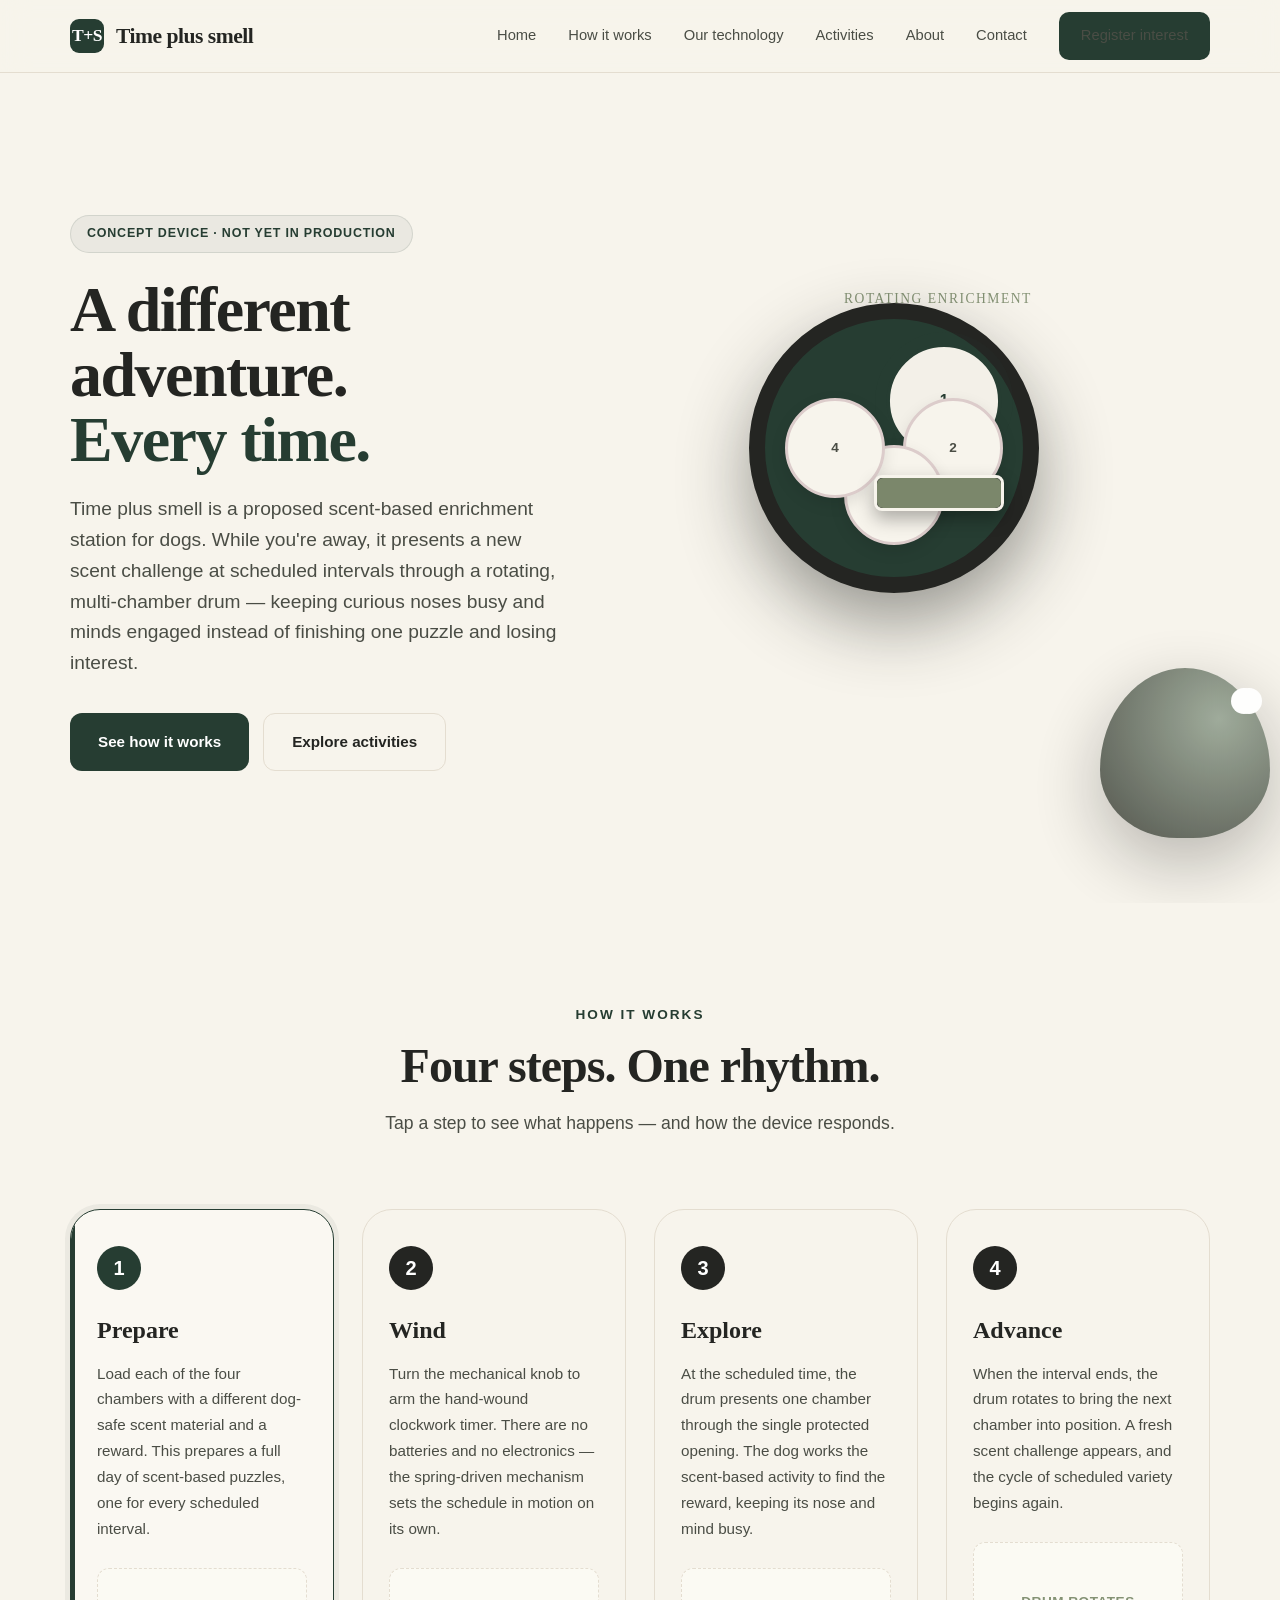
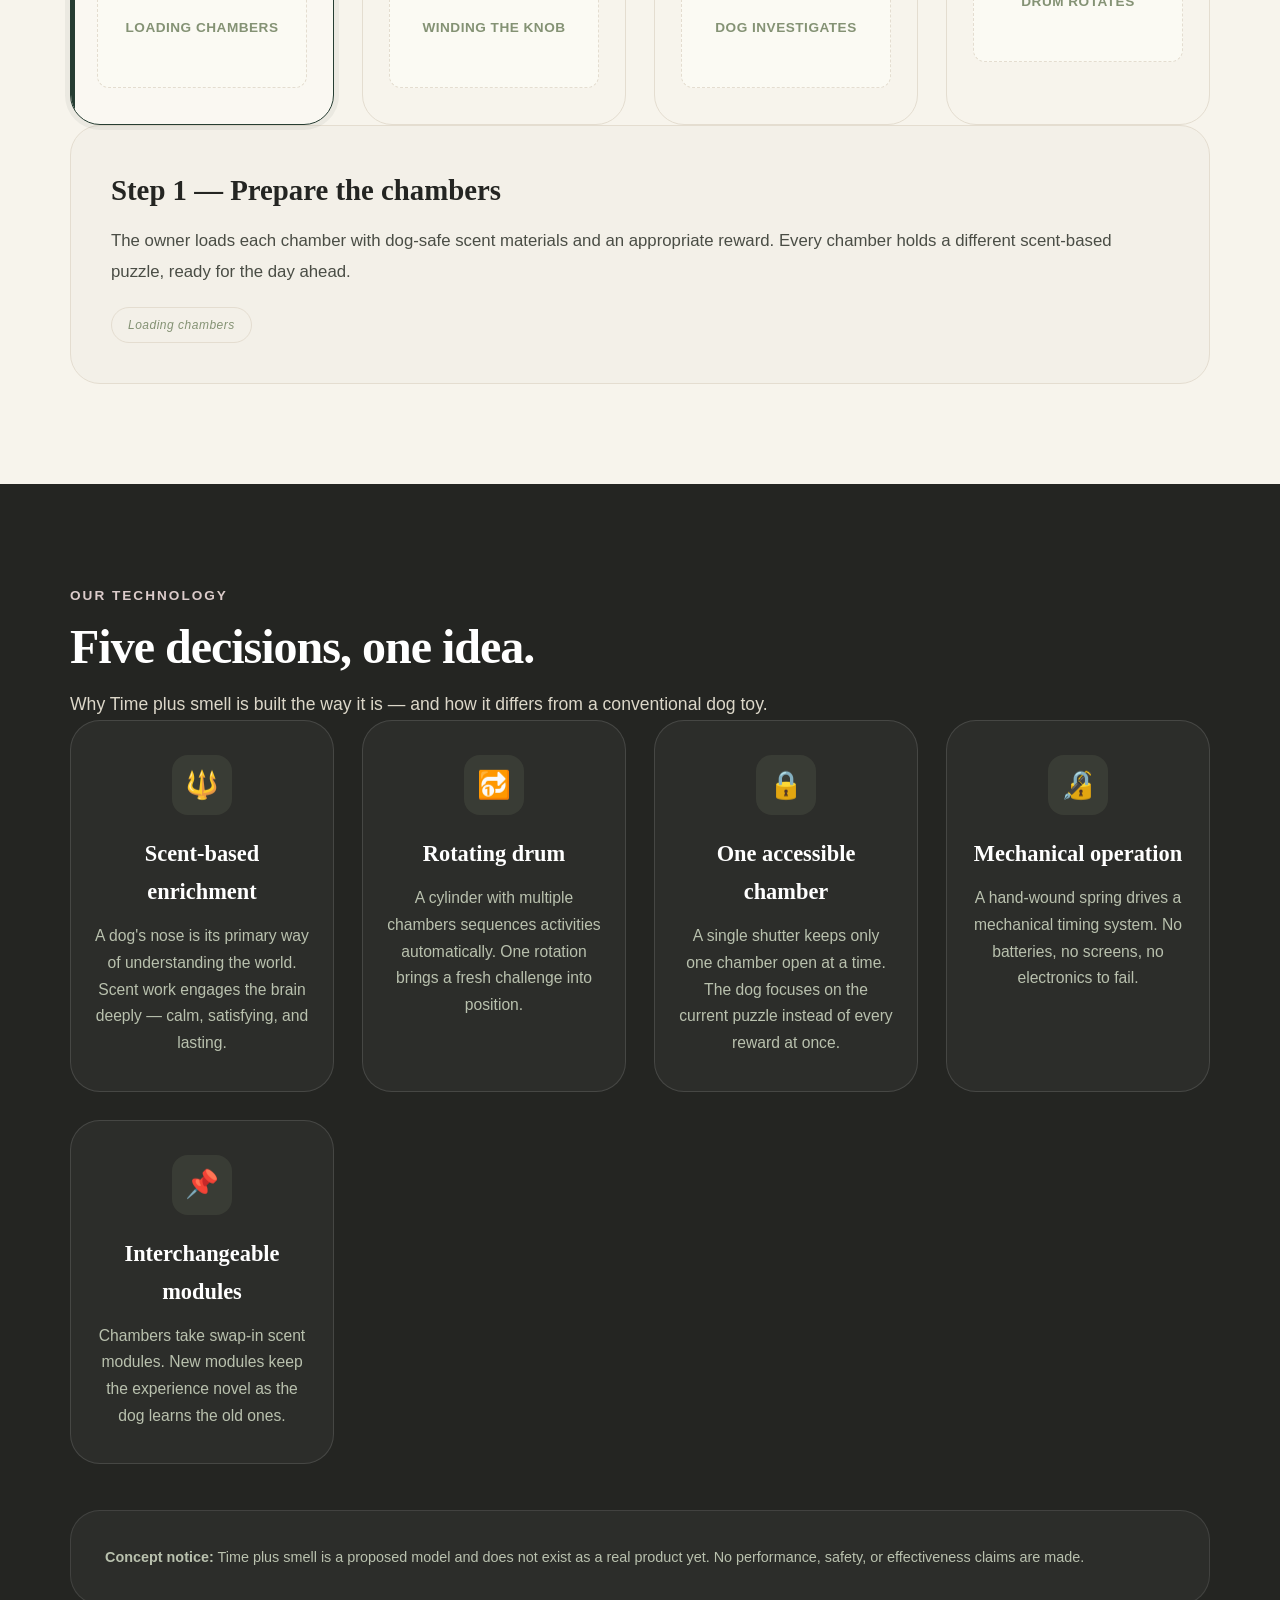
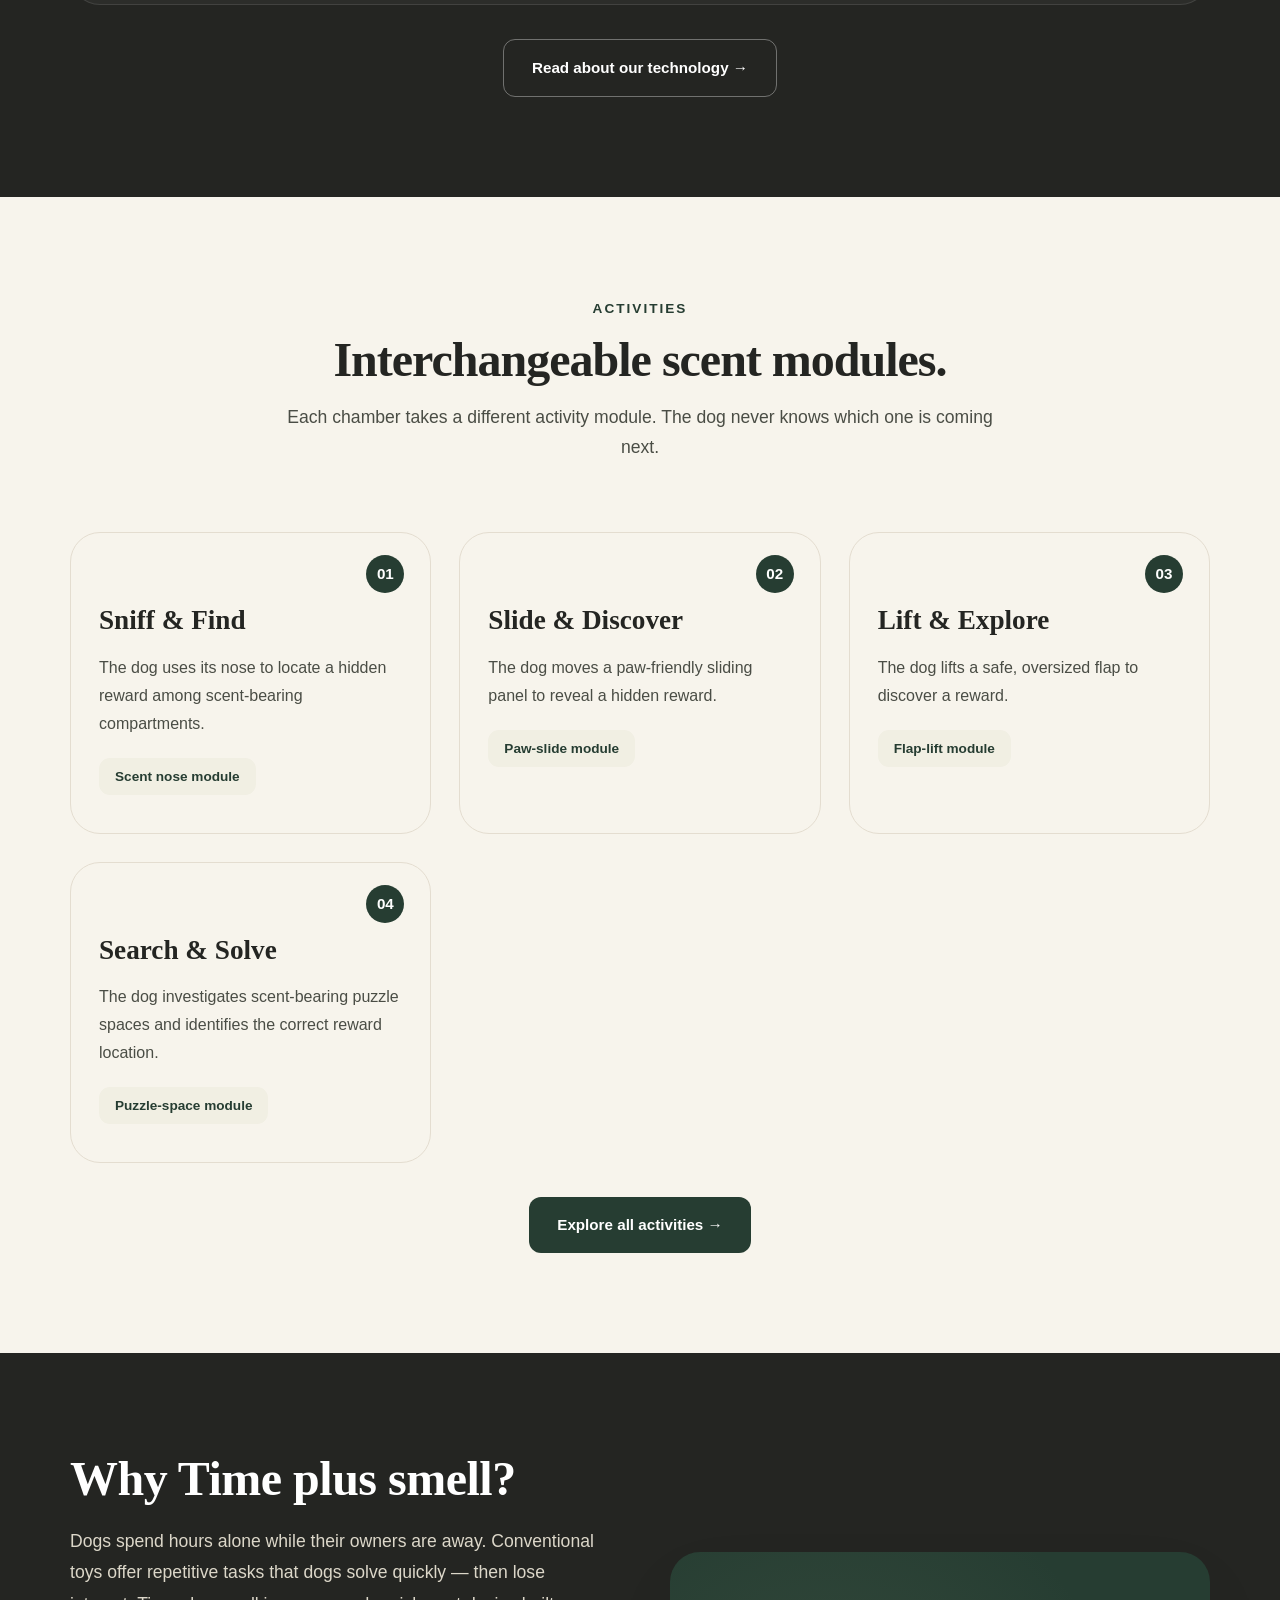
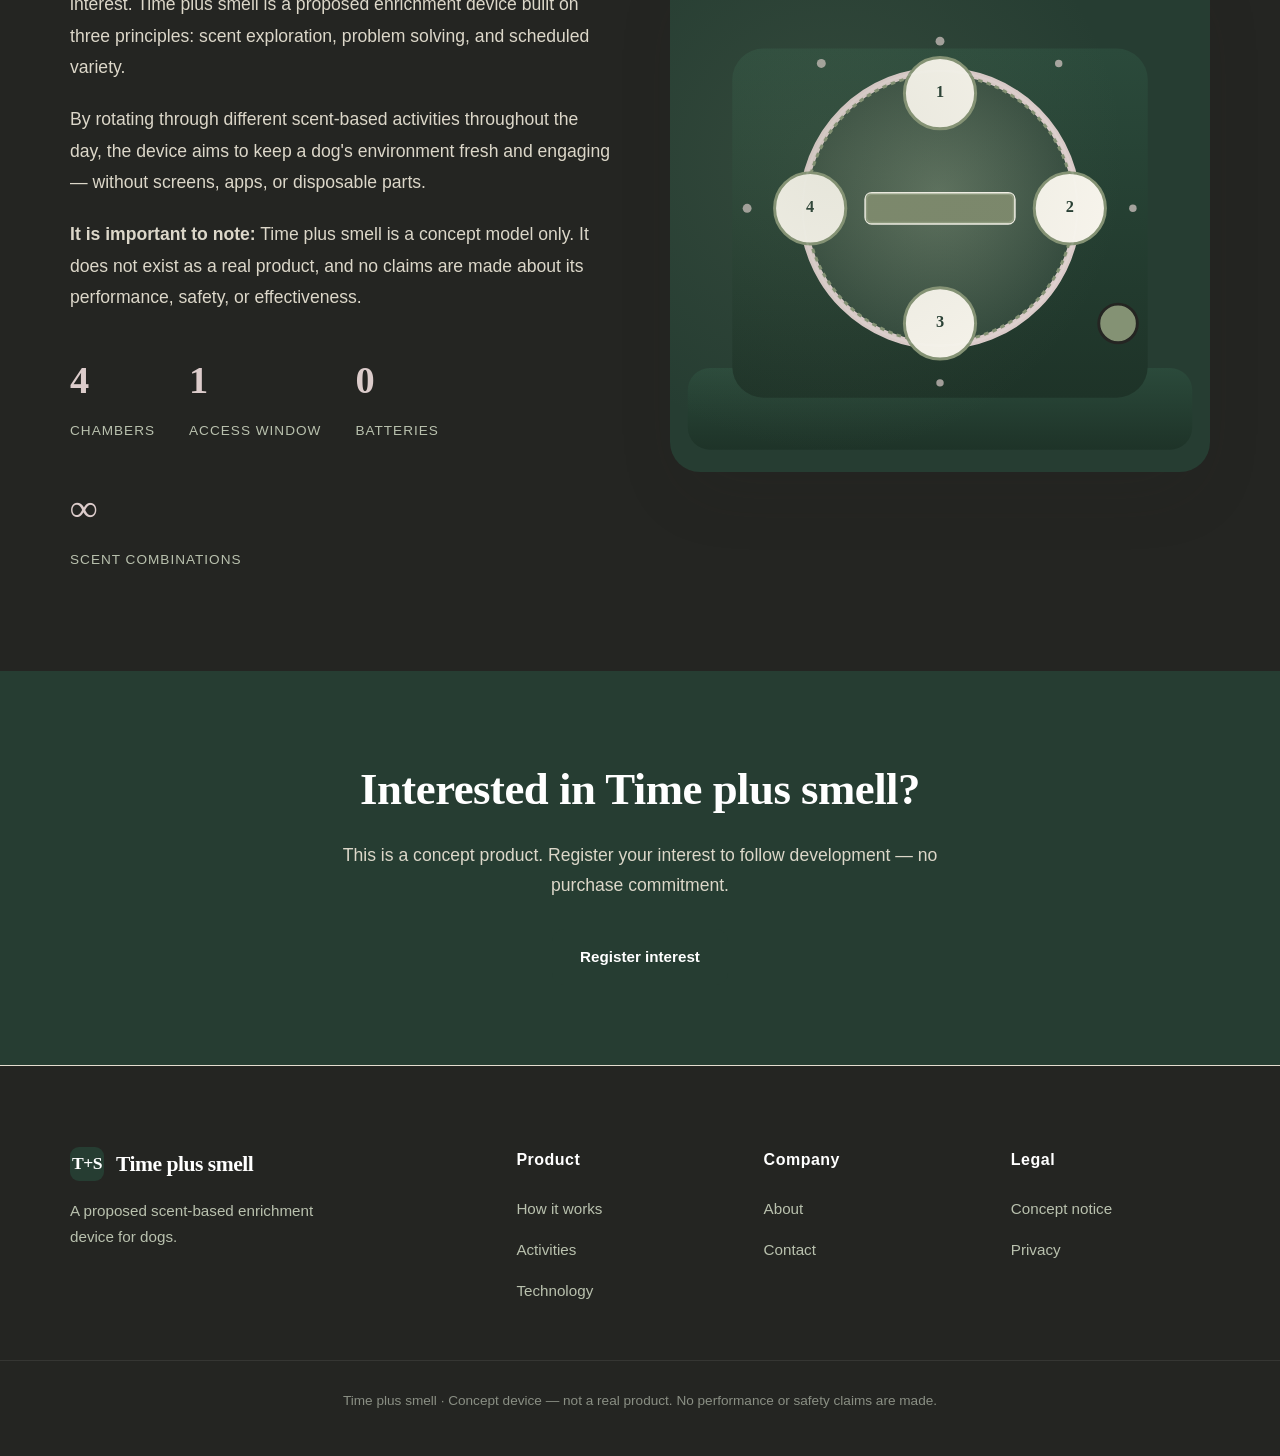
==== commit 0e5ac467: "Fix drum rotation, step descriptions, and product image" ====
--- a/index.html
+++ b/index.html
@@ -69,25 +69,25 @@
       <div class="step-card selected" role="tab" aria-selected="true" tabindex="0">
         <div class="step-num">1</div>
         <h3>Prepare</h3>
-        <p>Load chambers with scent materials and rewards.</p>
+        <p>Load each of the four chambers with a different dog-safe scent material and a reward. This prepares a full day of scent-based puzzles, one for every scheduled interval.</p>
         <div class="step-visual">Loading chambers</div>
       </div>
       <div class="step-card" role="tab" aria-selected="false" tabindex="0">
         <div class="step-num">2</div>
         <h3>Wind</h3>
-        <p>Turn the knob to arm the clockwork timing.</p>
+        <p>Turn the mechanical knob to arm the hand-wound clockwork timer. There are no batteries and no electronics — the spring-driven mechanism sets the schedule in motion on its own.</p>
         <div class="step-visual">Winding the knob</div>
       </div>
       <div class="step-card" role="tab" aria-selected="false" tabindex="0">
         <div class="step-num">3</div>
         <h3>Explore</h3>
-        <p>Dog accesses the current scent activity.</p>
+        <p>At the scheduled time, the drum presents one chamber through the single protected opening. The dog works the scent-based activity to find the reward, keeping its nose and mind busy.</p>
         <div class="step-visual">Dog investigates</div>
       </div>
       <div class="step-card" role="tab" aria-selected="false" tabindex="0">
         <div class="step-num">4</div>
         <h3>Advance</h3>
-        <p>Drum rotates to the next chamber.</p>
+        <p>When the interval ends, the drum rotates to bring the next chamber into position. A fresh scent challenge appears, and the cycle of scheduled variety begins again.</p>
         <div class="step-visual">Drum rotates</div>
       </div>
     </div>
@@ -196,7 +196,9 @@
         <div class="stat"><b>∞</b><span>Scent combinations</span></div>
       </div>
     </div>
-    <div class="about-img" aria-hidden="true"></div>
+    <div class="about-img" aria-label="Time plus smell rotating enrichment drum product image">
+      <img src="assets/product.svg" alt="Time plus smell rotating enrichment drum with four scent chambers">
+    </div>
   </div>
 </section>
 
--- a/css/style.css
+++ b/css/style.css
@@ -113,6 +113,10 @@
   width: 290px; height: 290px; border-radius: 50%; background: var(--forest);
   position: relative; border: 16px solid var(--charcoal); box-shadow: 0 30px 70px rgba(36,37,34,0.45);
   display: grid; place-items: center;
+  animation: rotate-drum 14s linear infinite;
+}
+@keyframes rotate-drum {
+  to { transform: rotate(360deg); }
 }
 .drum-label { position: absolute; top: -16px; left: 50%; transform: translateX(-50%); font-family: var(--font-serif); font-size: 0.85rem; color: var(--muted); letter-spacing 1px; letter-spacing: 1.5px; text-transform: uppercase; }
 
@@ -258,6 +262,7 @@
 .about p { color: #dcd7c9; font-size: 1.1rem; margin-bottom: 20px; line-height: 1.8; }
 .about-img { height: 520px; border-radius: var(--radius-lg); background: var(--forest);
   position: relative; overflow: hidden; box-shadow: var(--shadow-lg); }
+.about-img img { width: 100%; height: 100%; object-fit: cover; display: block; }
 .about-img::after { content: ""; position: absolute; inset: 0; background: radial-gradient(circle at 30% 40%, rgba(132,146,116,0.15), transparent 60%); }
 .about-stats { margin-top: 34px; display: flex; gap: 34px; flex-wrap: wrap; }
 .stat { display: flex; flex-direction: column; gap: 6px; }
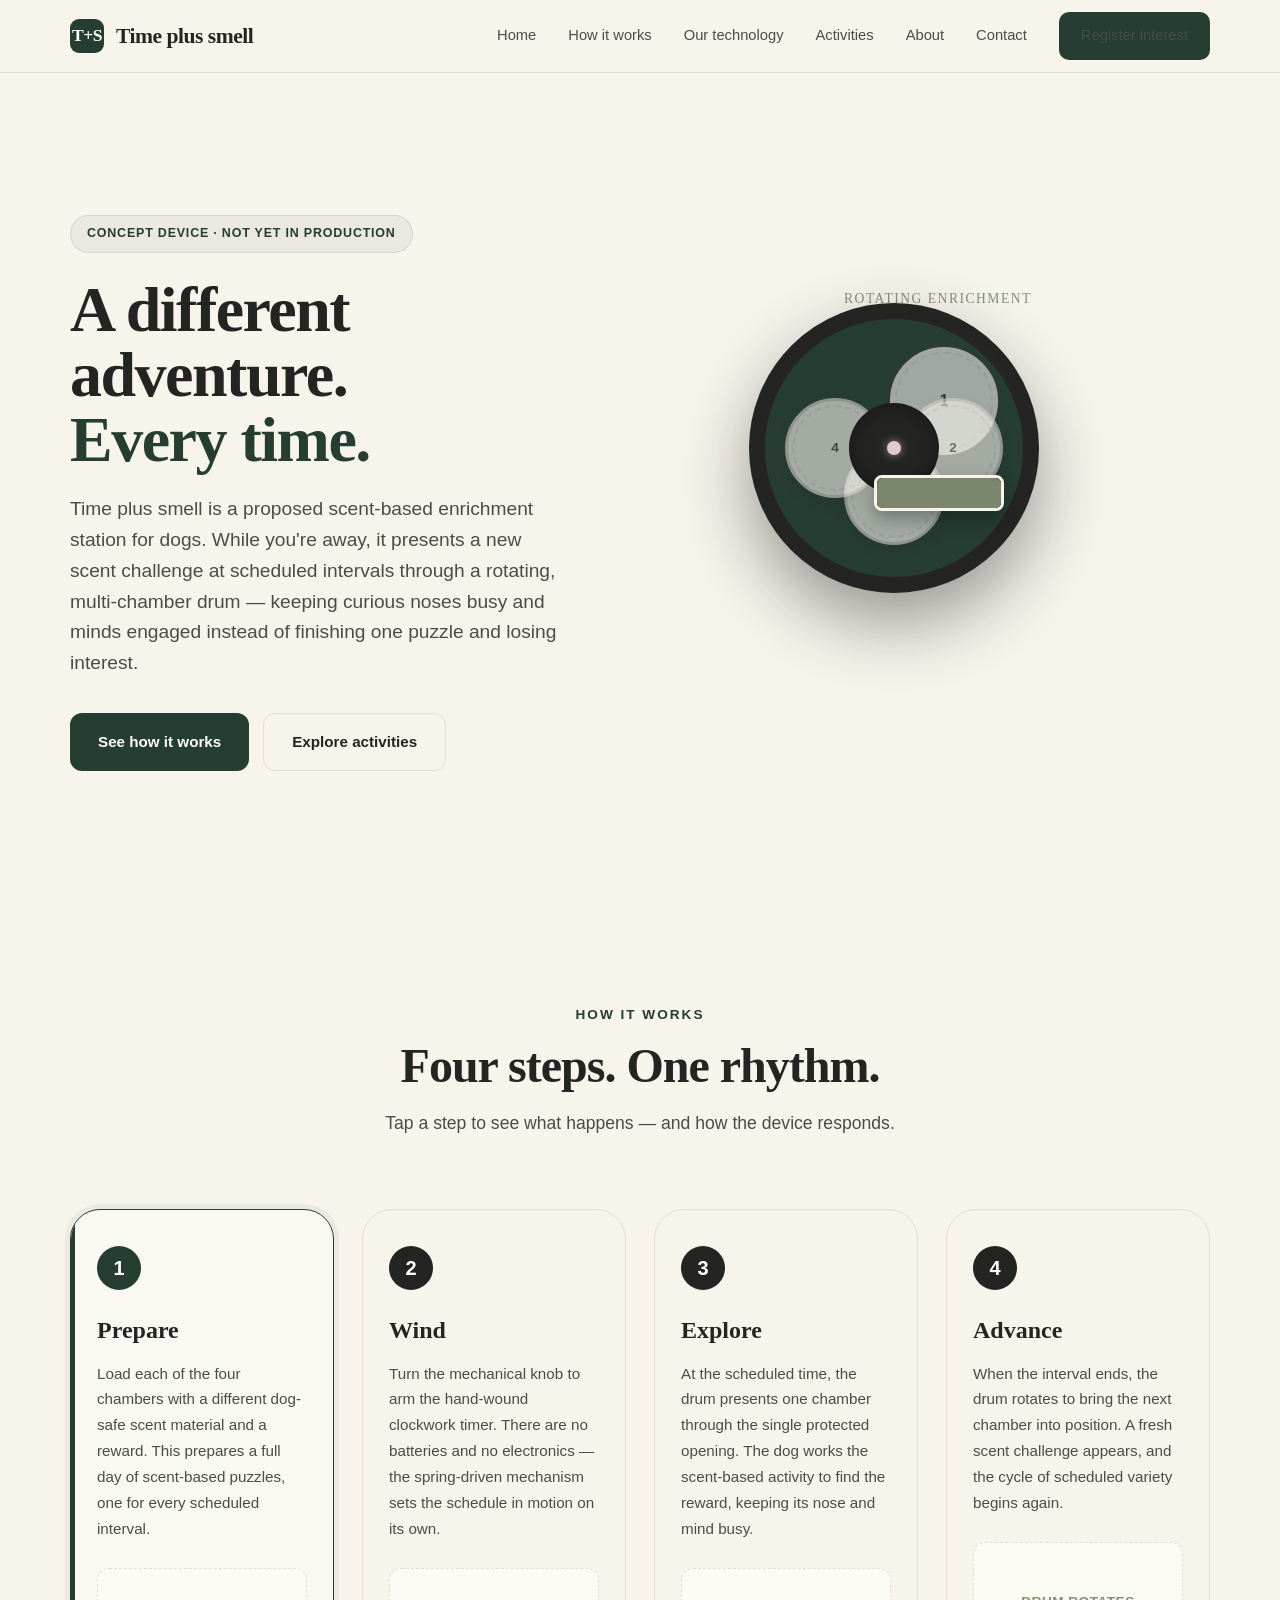
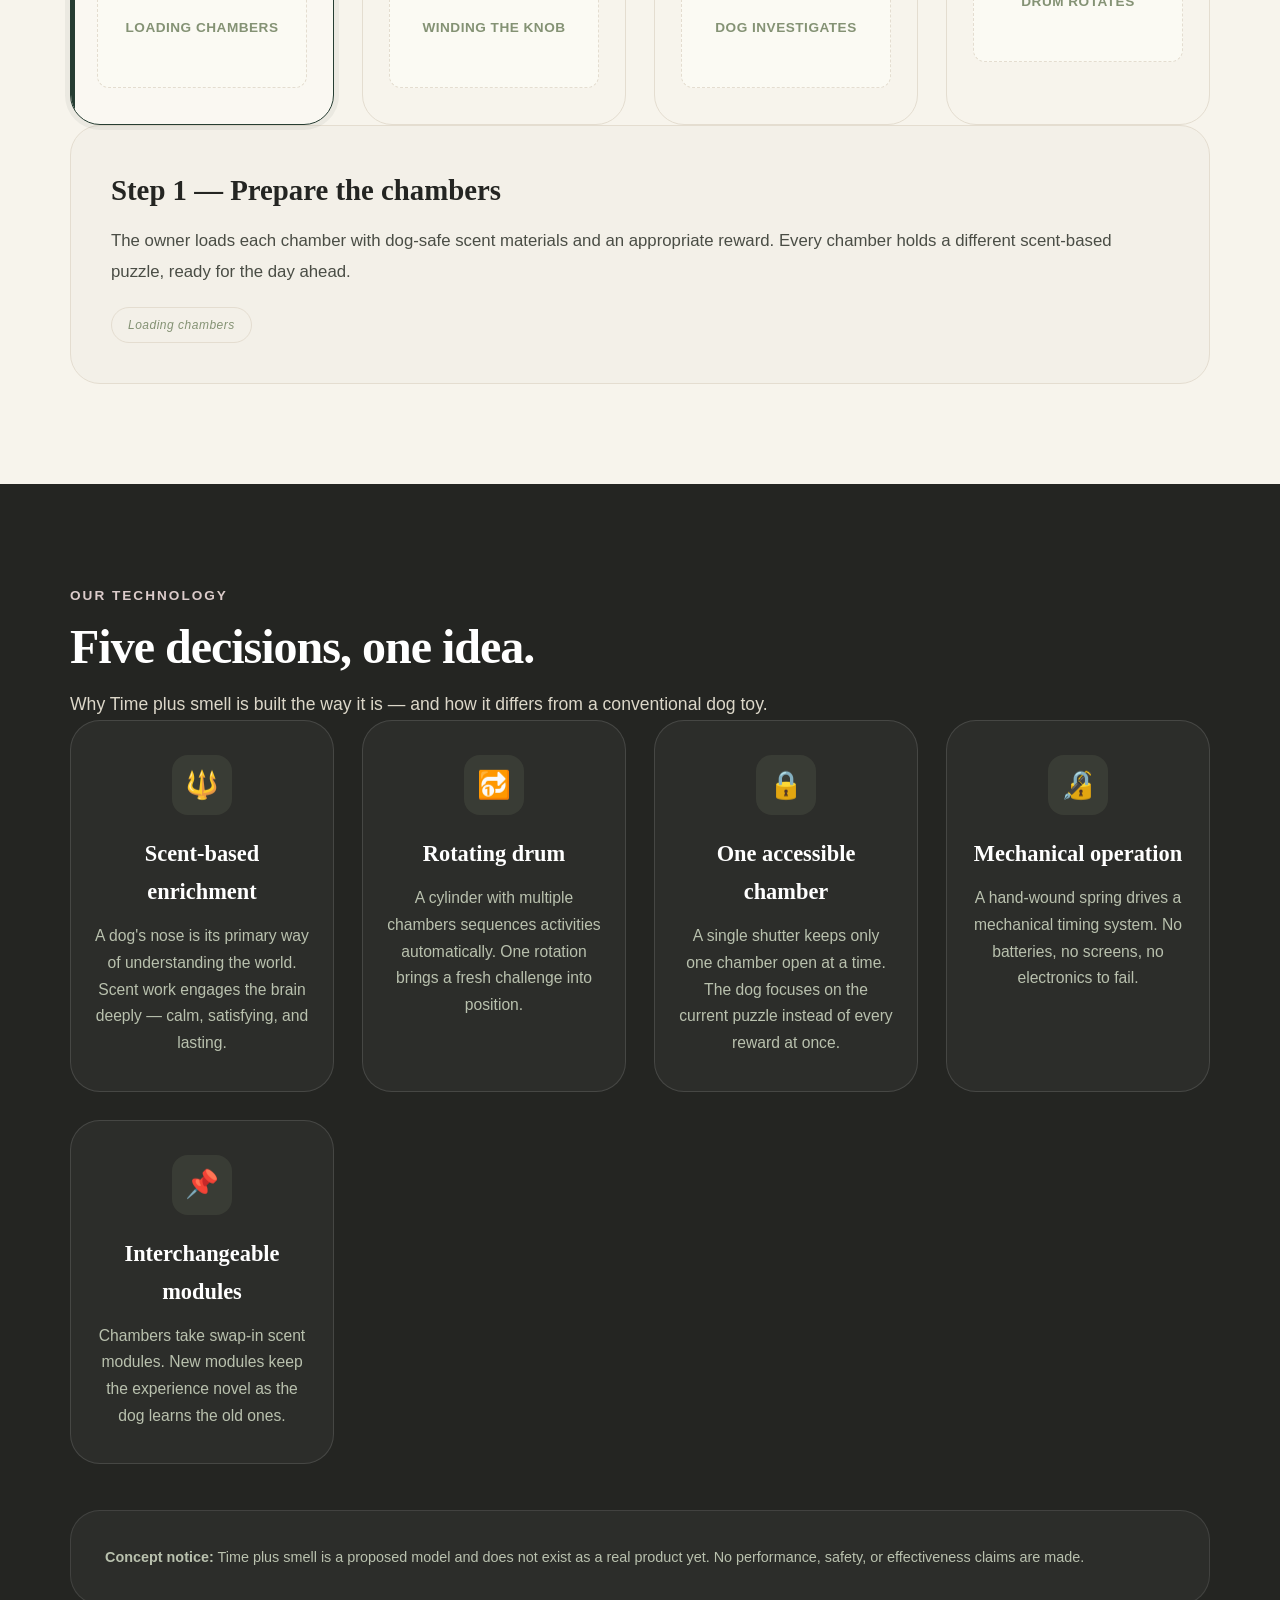
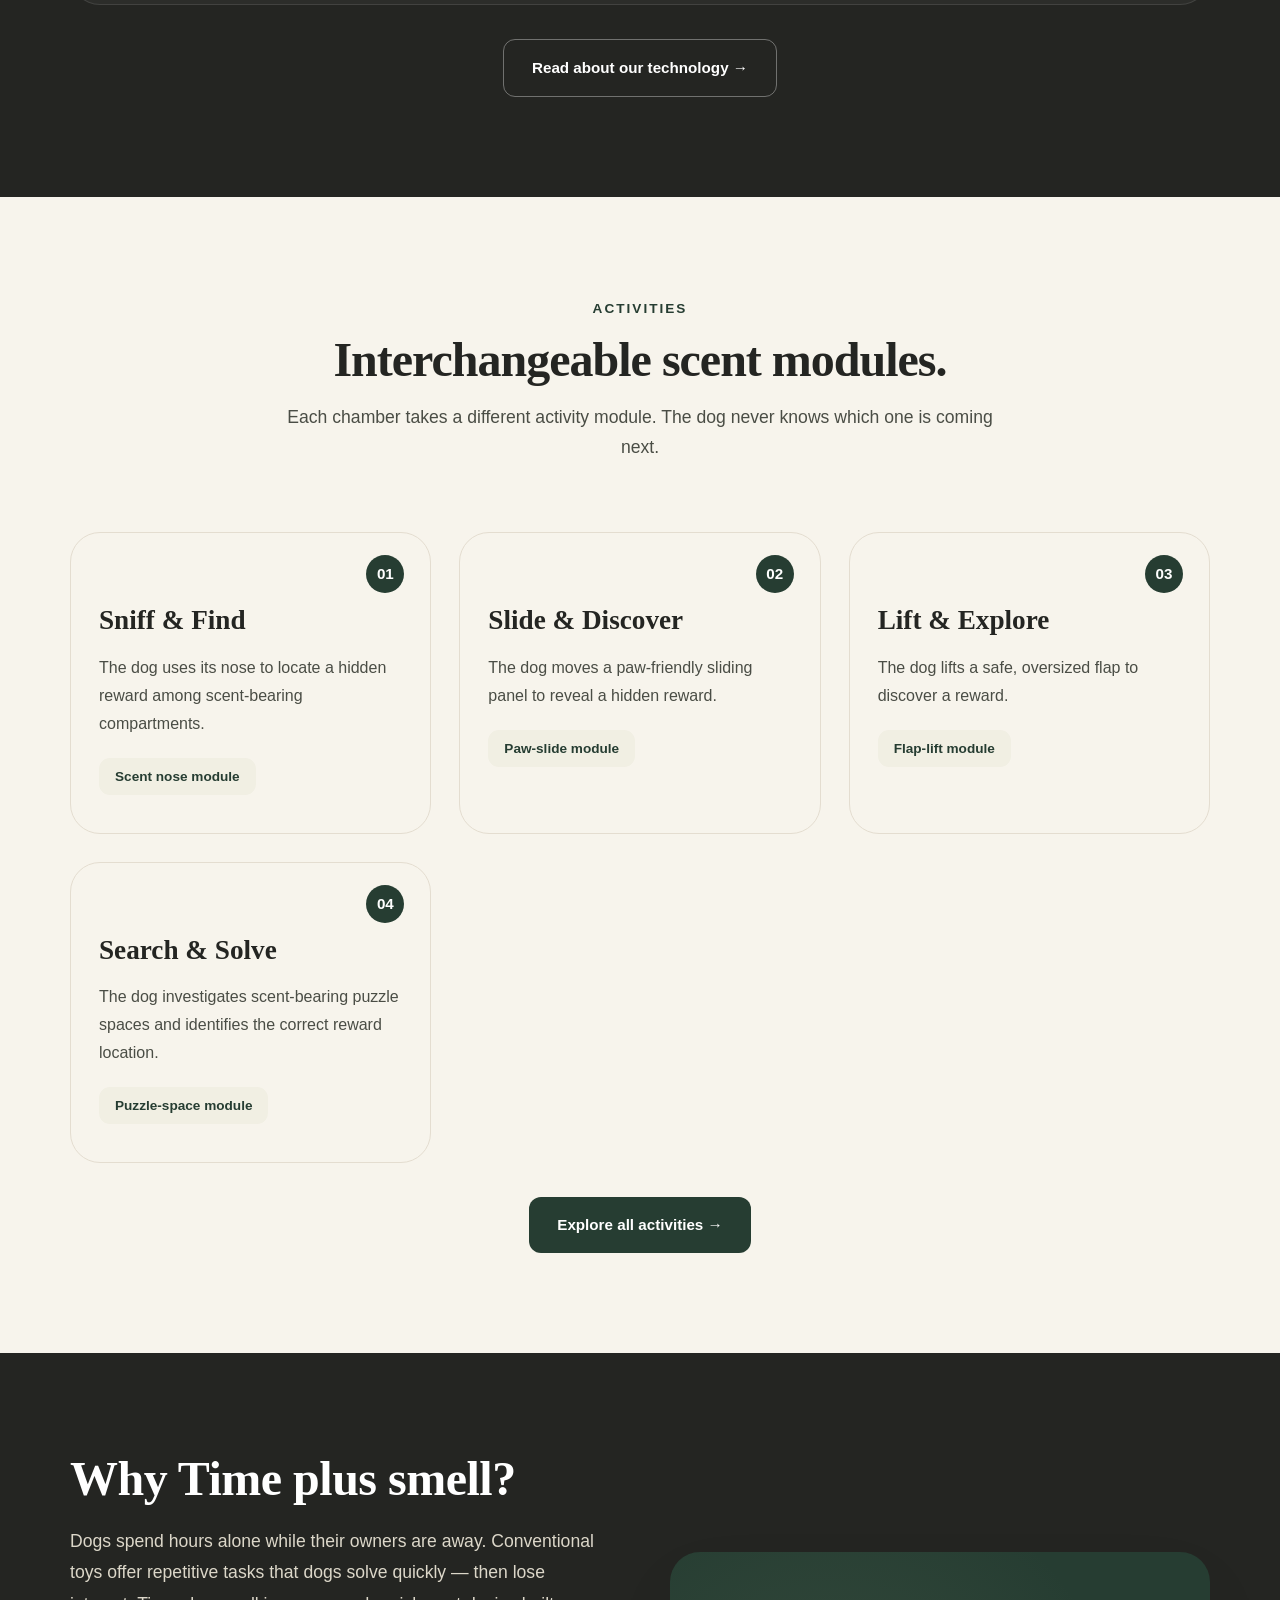
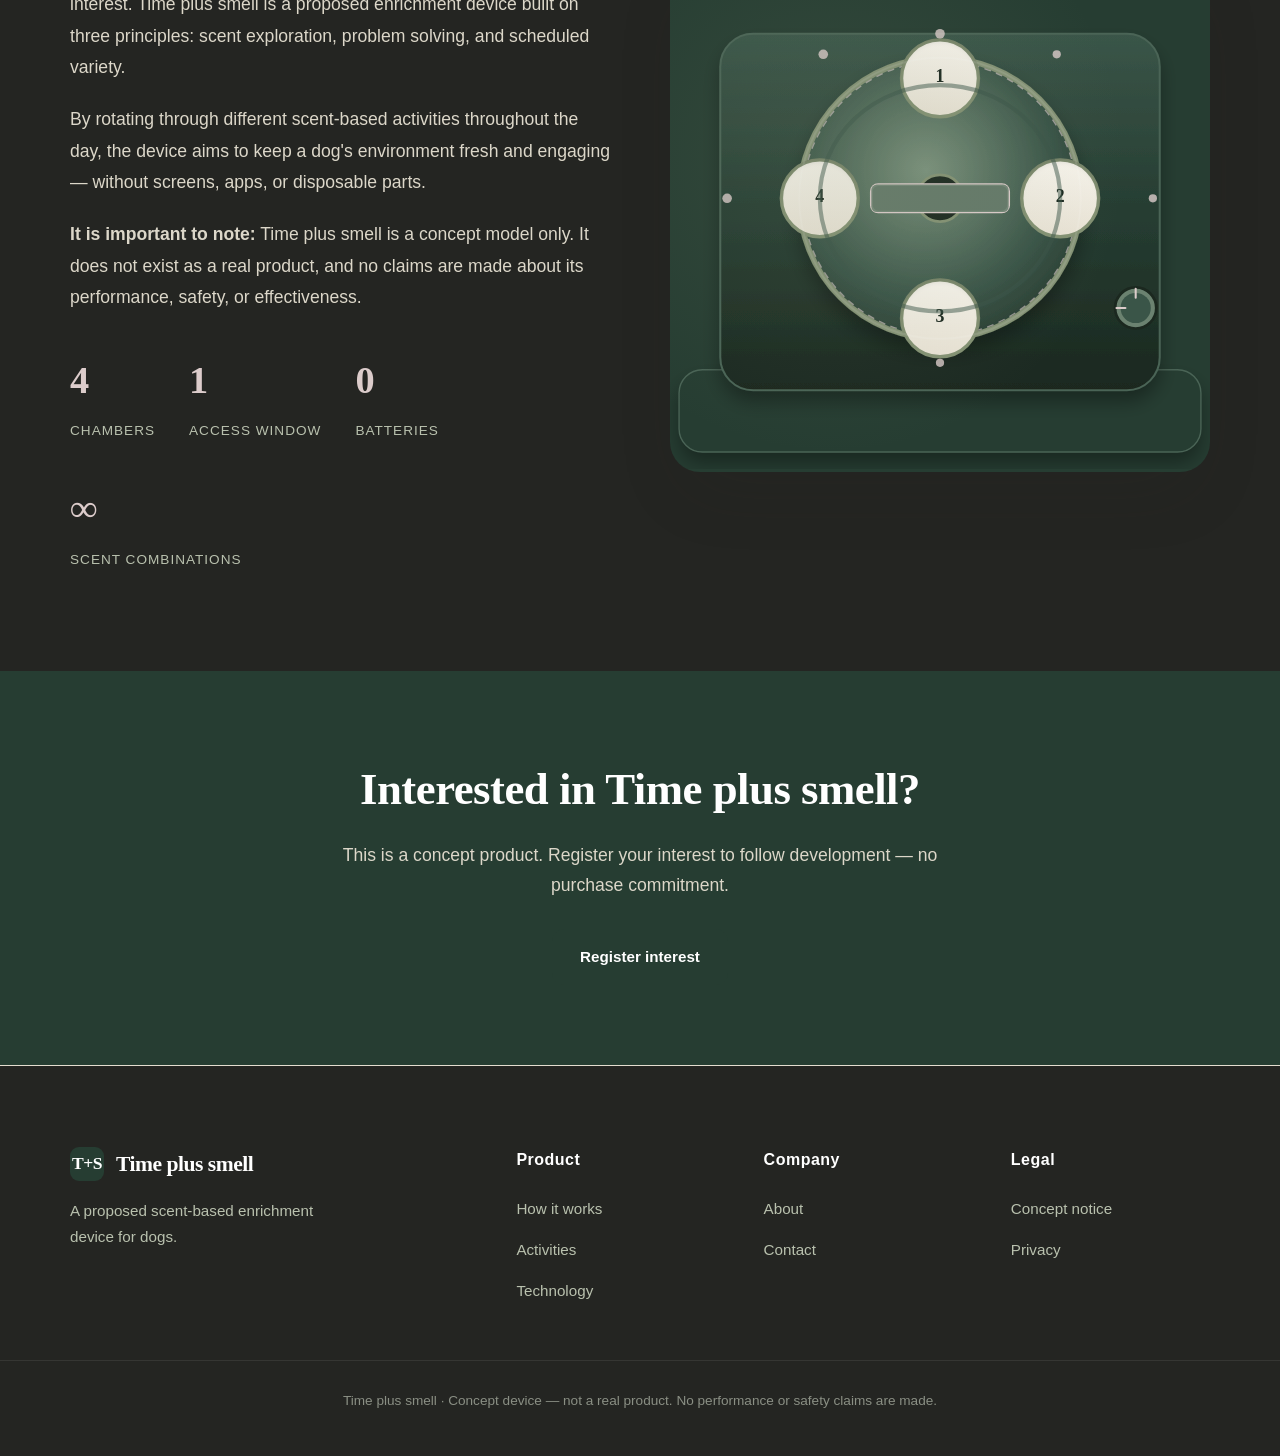
==== commit c2e23277: "Realistic drum mechanism, synced step visuals, professional product image" ====
--- a/index.html
+++ b/index.html
@@ -42,17 +42,18 @@
     </div>
 
     <div class="product-visual">
-      <div class="drum-stage">
+      <div class="drum-stage" data-state="1">
         <div class="drum-label">Rotating enrichment drum</div>
         <div class="drum-body">
+          <div class="drum-core"></div>
           <div class="chamber c1 active">1</div>
           <div class="chamber c2">2</div>
           <div class="chamber c3">3</div>
           <div class="chamber c4">4</div>
+          <div class="drive-shaft"></div>
         </div>
         <div class="shutter"><div class="shutter-slot"></div></div>
       </div>
-      <div class="dog-silhouette" aria-hidden="true"></div>
     </div>
   </div>
 </section>
@@ -66,25 +67,25 @@
     </div>
 
     <div class="steps-grid" role="tablist" aria-label="Process steps">
-      <div class="step-card selected" role="tab" aria-selected="true" tabindex="0">
+      <div class="step-card selected" role="tab" aria-selected="true" tabindex="0" data-step="1">
         <div class="step-num">1</div>
         <h3>Prepare</h3>
         <p>Load each of the four chambers with a different dog-safe scent material and a reward. This prepares a full day of scent-based puzzles, one for every scheduled interval.</p>
         <div class="step-visual">Loading chambers</div>
       </div>
-      <div class="step-card" role="tab" aria-selected="false" tabindex="0">
+      <div class="step-card" role="tab" aria-selected="false" tabindex="0" data-step="2">
         <div class="step-num">2</div>
         <h3>Wind</h3>
         <p>Turn the mechanical knob to arm the hand-wound clockwork timer. There are no batteries and no electronics — the spring-driven mechanism sets the schedule in motion on its own.</p>
         <div class="step-visual">Winding the knob</div>
       </div>
-      <div class="step-card" role="tab" aria-selected="false" tabindex="0">
+      <div class="step-card" role="tab" aria-selected="false" tabindex="0" data-step="3">
         <div class="step-num">3</div>
         <h3>Explore</h3>
         <p>At the scheduled time, the drum presents one chamber through the single protected opening. The dog works the scent-based activity to find the reward, keeping its nose and mind busy.</p>
         <div class="step-visual">Dog investigates</div>
       </div>
-      <div class="step-card" role="tab" aria-selected="false" tabindex="0">
+      <div class="step-card" role="tab" aria-selected="false" tabindex="0" data-step="4">
         <div class="step-num">4</div>
         <h3>Advance</h3>
         <p>When the interval ends, the drum rotates to bring the next chamber into position. A fresh scent challenge appears, and the cycle of scheduled variety begins again.</p>
--- a/css/style.css
+++ b/css/style.css
@@ -113,12 +113,21 @@
   width: 290px; height: 290px; border-radius: 50%; background: var(--forest);
   position: relative; border: 16px solid var(--charcoal); box-shadow: 0 30px 70px rgba(36,37,34,0.45);
   display: grid; place-items: center;
-  animation: rotate-drum 14s linear infinite;
-}
-@keyframes rotate-drum {
-  to { transform: rotate(360deg); }
-}
-.drum-label { position: absolute; top: -16px; left: 50%; transform: translateX(-50%); font-family: var(--font-serif); font-size: 0.85rem; color: var(--muted); letter-spacing 1px; letter-spacing: 1.5px; text-transform: uppercase; }
+  transition: transform 0.8s cubic-bezier(0.34, 1.56, 0.64, 1);
+}
+.drum-core {
+  width: 90px; height: 90px; border-radius: 50%; background: var(--charcoal);
+  position: relative; z-index: 2;
+  box-shadow: inset 0 0 20px rgba(0,0,0,0.4);
+}
+.drive-shaft {
+  width: 14px; height: 14px; border-radius: 50%; background: var(--beige);
+  position: absolute; top: 50%; left: 50%; transform: translate(-50%, -50%);
+  z-index: 3; box-shadow: 0 0 8px rgba(220,204,203,0.6);
+  animation: shaft-turn 3s linear infinite;
+}
+@keyframes shaft-turn { to { transform: translate(-50%, -50%) rotate(360deg); } }
+.drum-label { position: absolute; top: -16px; left: 50%; transform: translateX(-50%); font-family: var(--font-serif); font-size: 0.85rem; color: var(--muted); letter-spacing: 1.5px; text-transform: uppercase; }
 
 .chamber {
   position: absolute; width: 100px; height: 100px; border-radius: 50%; border: 3px solid var(--beige);
@@ -133,24 +142,25 @@
 .c3 { bottom: 32px; left: 50%; transform: translateX(-50%); }
 .c4 { left: 20px; top: 50%; transform: translateY(-50%); }
 
+/* Step-sync drum states */
+.drum-stage[data-state="1"] .drum-body { transform: rotate(0deg); }
+.drum-stage[data-state="1"] .chamber { opacity: 0.6; filter: grayscale(0.4); }
+.drum-stage[data-state="1"] .chamber::after { content: ""; position: absolute; inset: 4px; border-radius: 50%; border: 2px dashed var(--beige); opacity: 0.5; }
+
+.drum-stage[data-state="2"] .drum-body { transform: rotate(0deg); }
+.drum-stage[data-state="2"] .drive-shaft { animation: shaft-turn 0.6s linear infinite; box-shadow: 0 0 14px rgba(220,204,203,0.9); }
+
+.drum-stage[data-state="3"] .drum-body { transform: rotate(0deg); }
+.drum-stage[data-state="3"] .shutter { box-shadow: 0 0 20px rgba(132,146,116,0.4); border-color: var(--forest); }
+
+.drum-stage[data-state="4"] .drum-body { transform: rotate(90deg); }
+
 .shutter {
   position: absolute; left: 50%; top: 50%; transform: translate(-50%, -50%);
   width: 130px; height: 36px; background: var(--charcoal); border-radius: 8px; z-index: 5;
   border: 3px solid var(--paper); box-shadow: 0 8px 18px rgba(0,0,0,0.3);
 }
 .shutter-slot { width: 100%; height: 100%; border-radius: 6px; background: var(--olive); opacity: 0.9; }
-
-.dog-silhouette {
-  position: absolute; right: -60px; bottom: -45px; width: 170px; height: 170px;
-  background: radial-gradient(circle at 70% 30%, #9aa796 0%, #4a4d45 100%);
-  border-radius: 50% 50% 45% 45% / 60% 60% 40% 40%; filter: drop-shadow(0 24px 36px rgba(0,0,0,0.28));
-  opacity: 0.94; animation: dog-bob 5s ease-in-out infinite;
-}
-.dog-silhouette::before {
-  content: ""; position: absolute; top: 20px; right: 8px; width: 26px; height: 26px;
-  background: #fff; border-radius: 50%; box-shadow: -5px 0 0 #fff;
-}
-@keyframes dog-bob { 0%,100%{transform:translateY(0)} 50%{transform:translateY(-12px)} }
 
 /* Section base */
 .section { padding: 100px 0; }
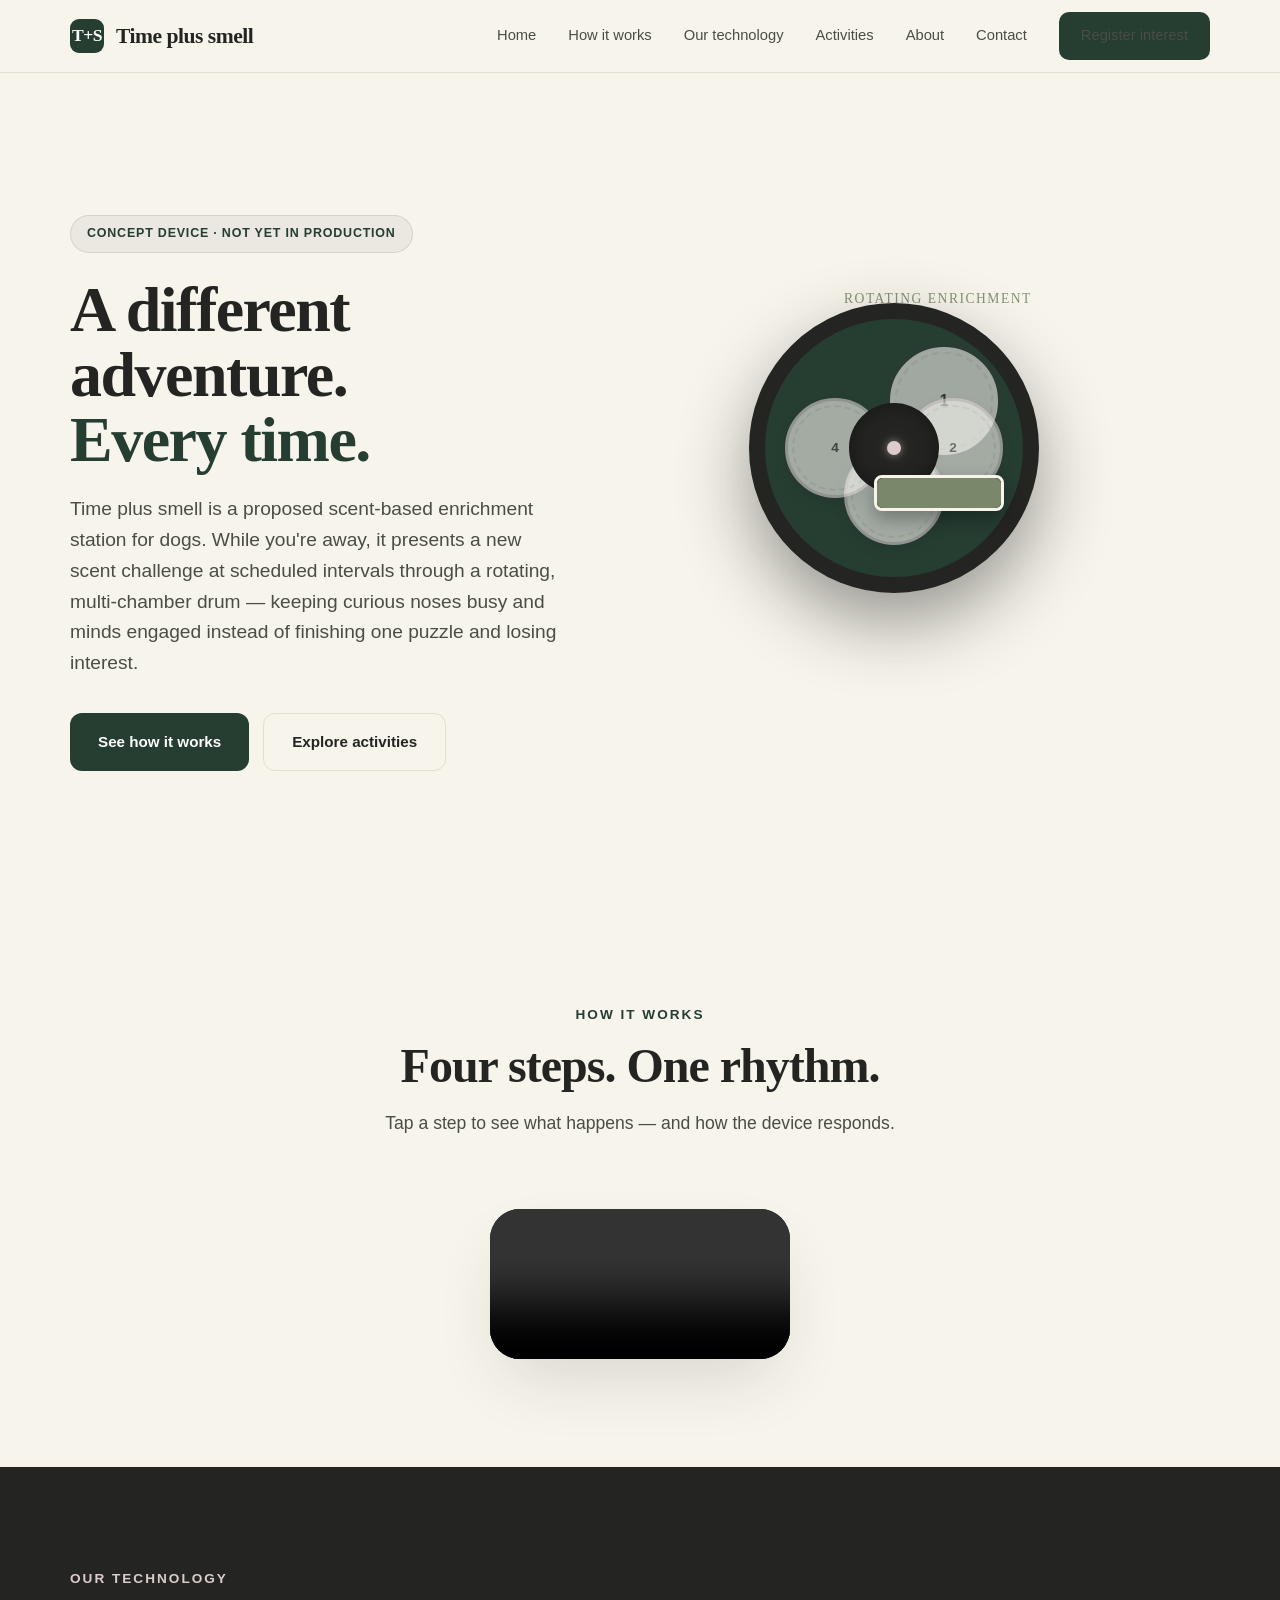
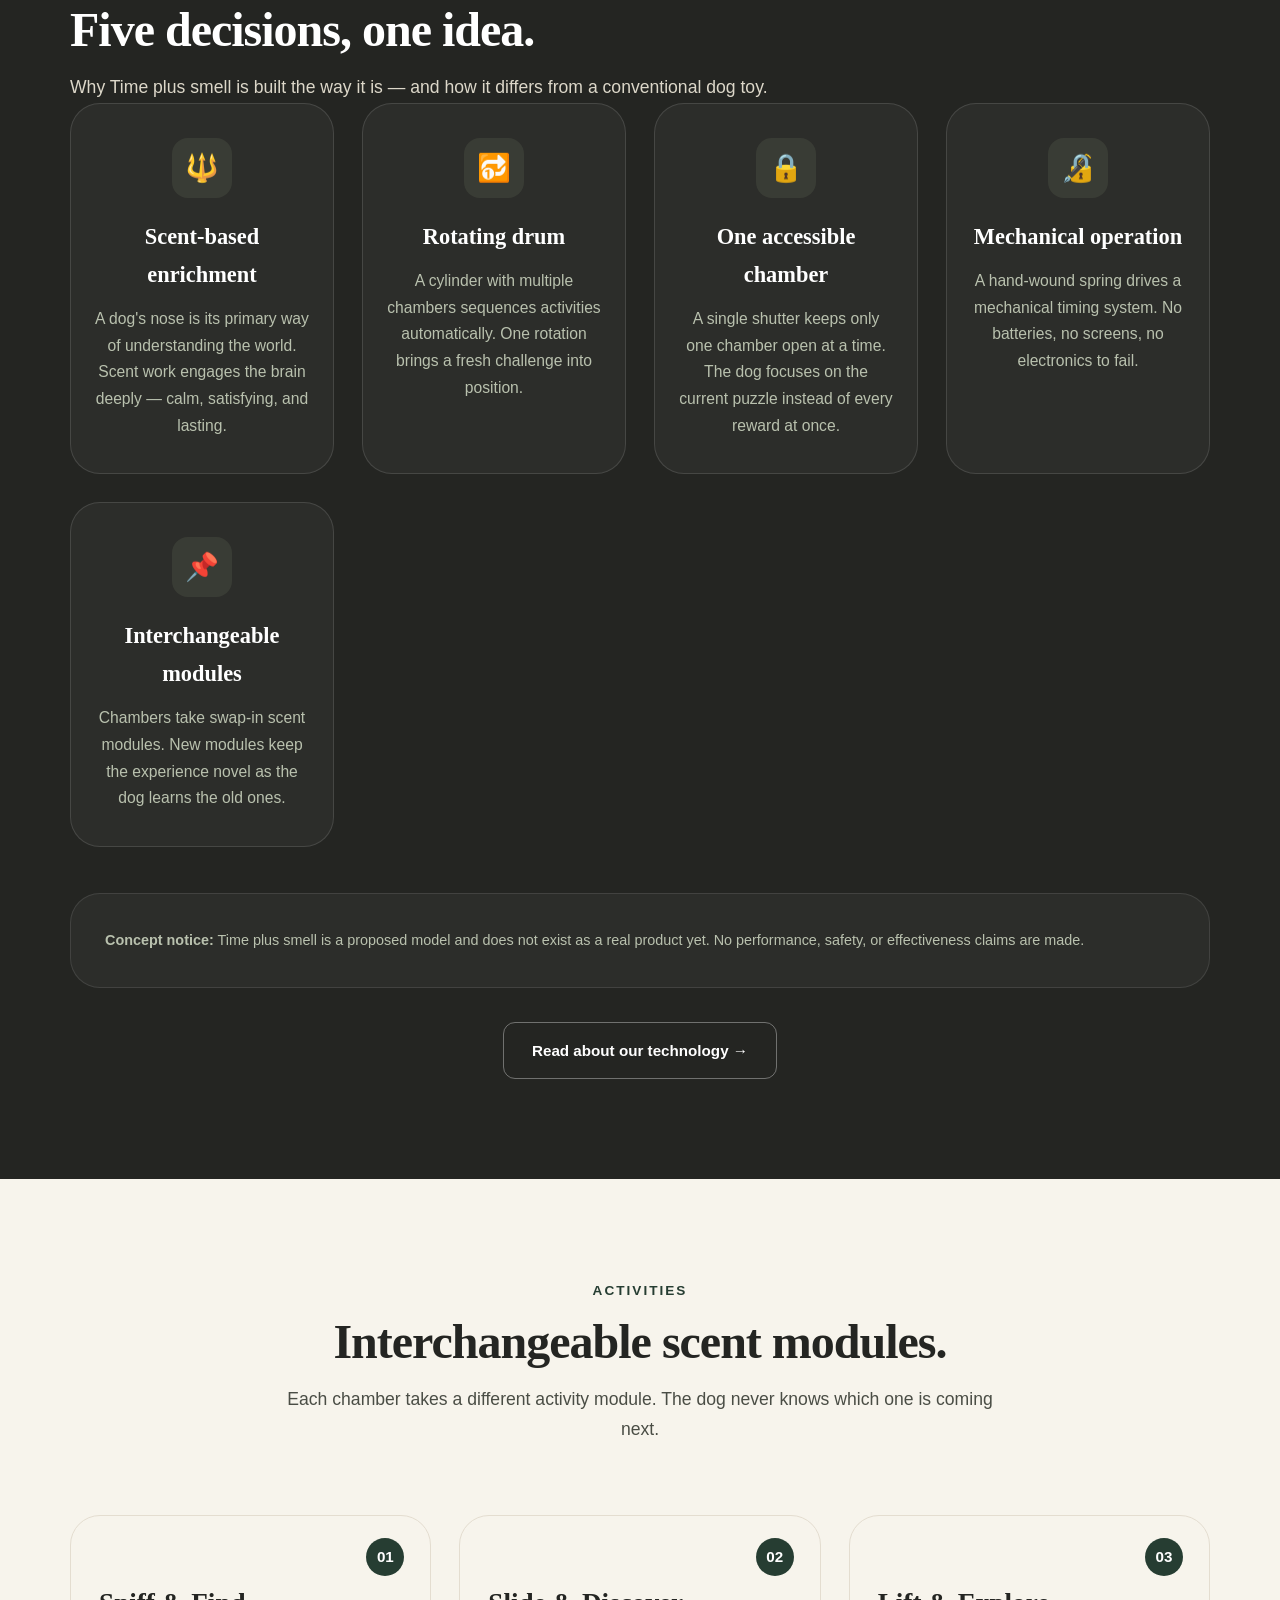
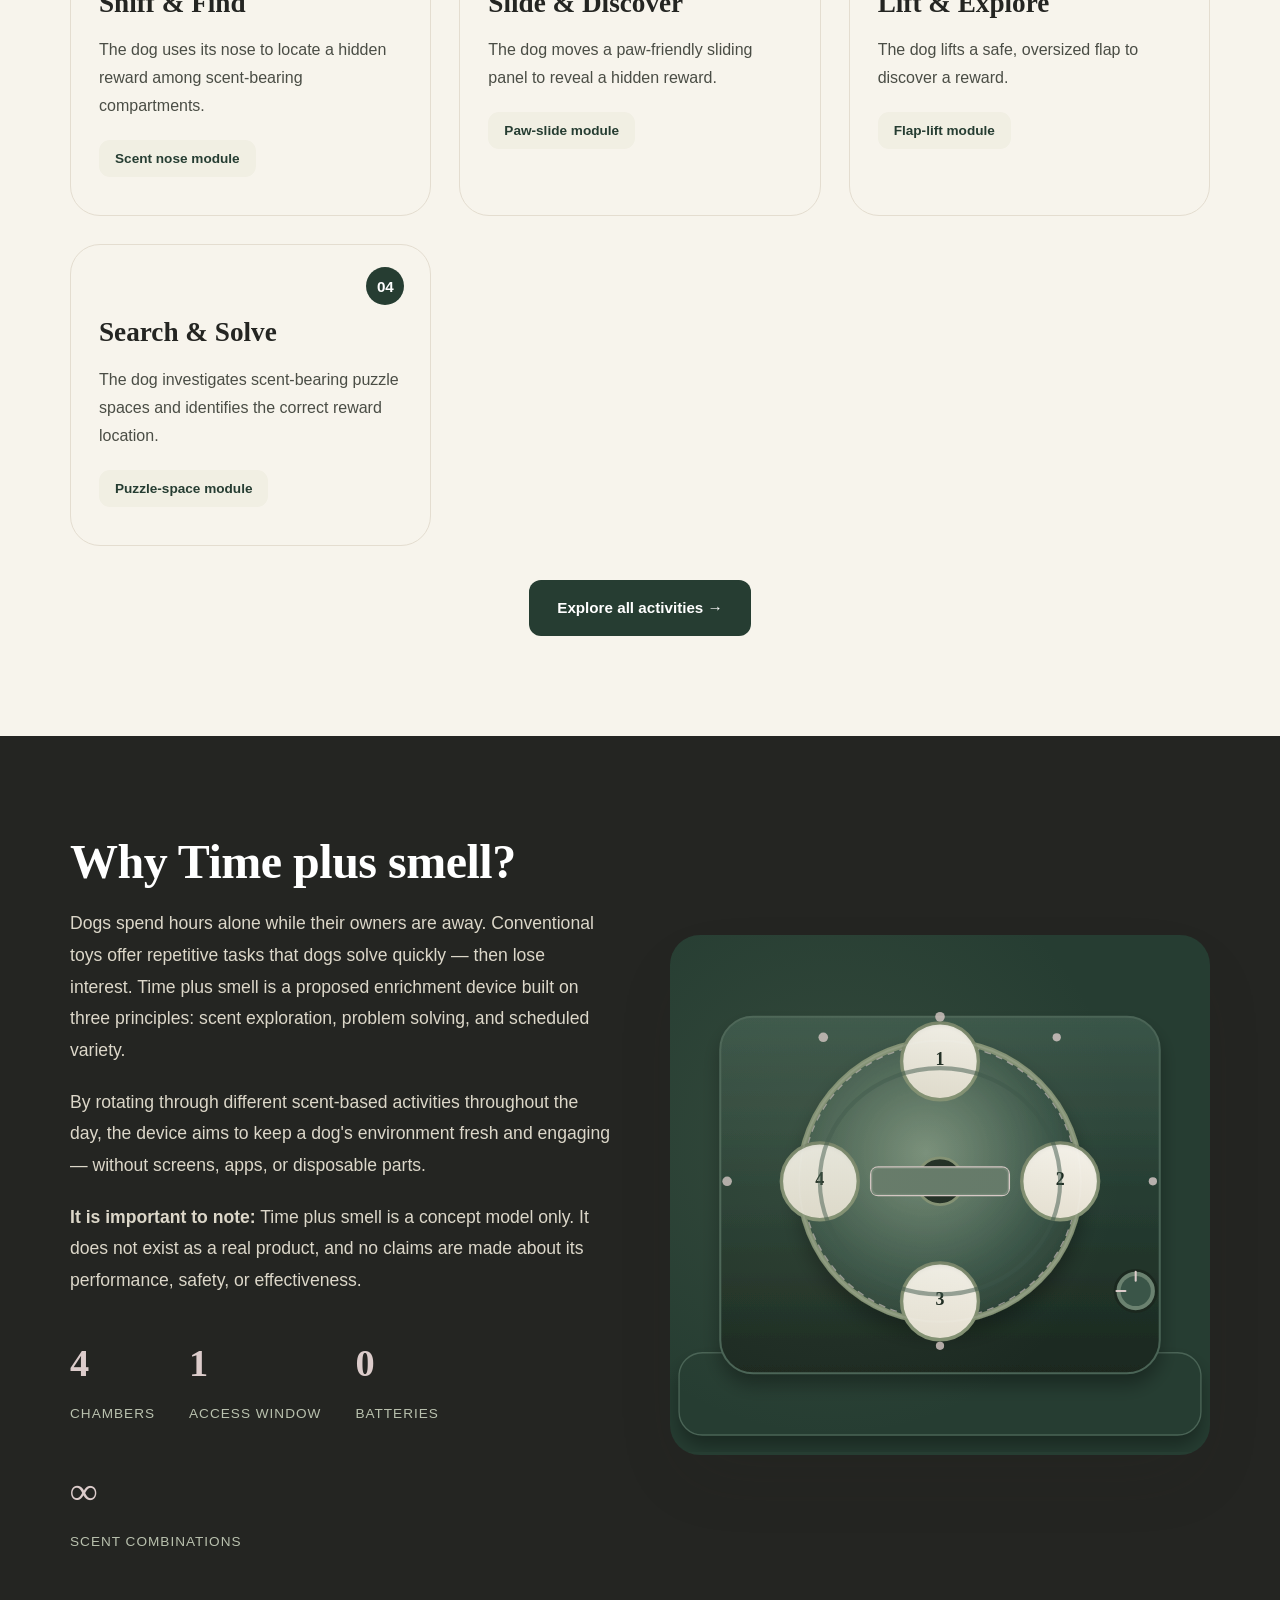
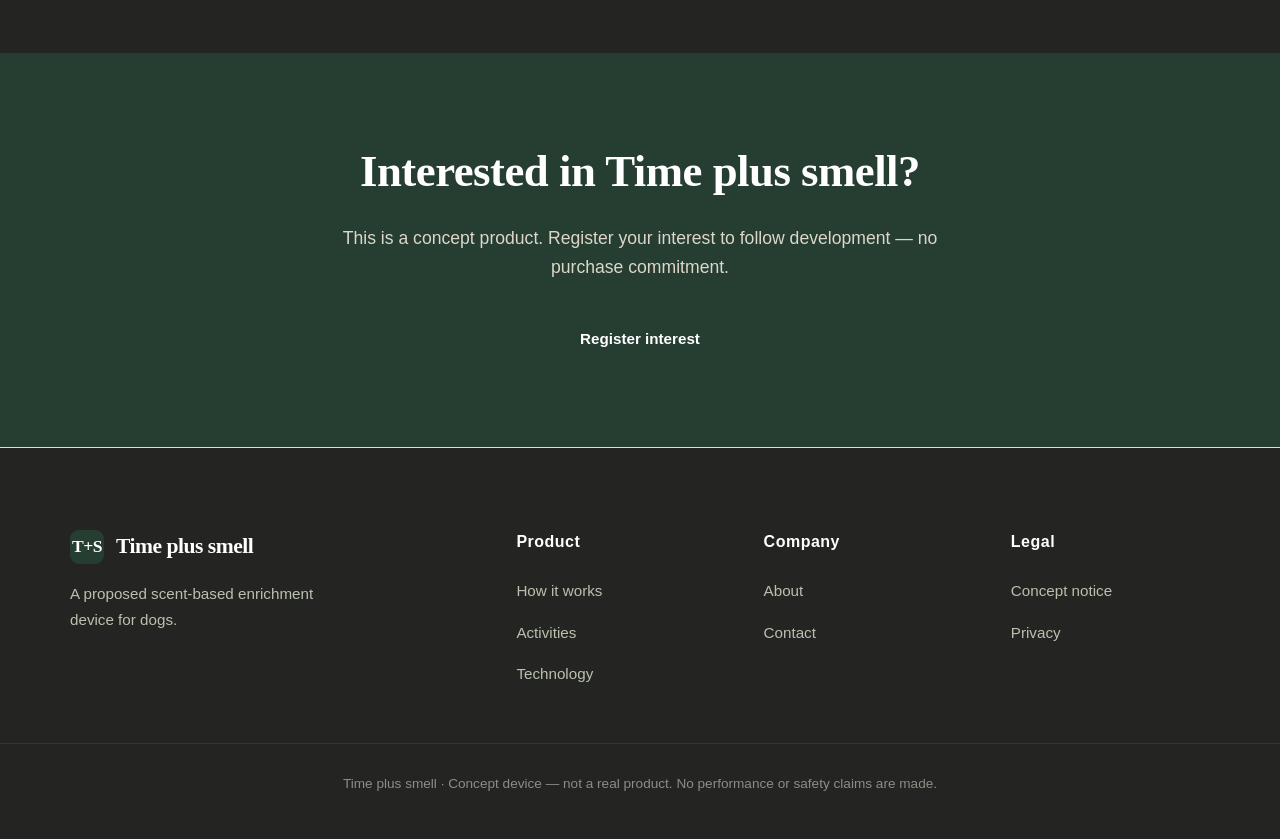
==== commit fd2b8865: "Replace how-it-works steps with demo video" ====
--- a/index.html
+++ b/index.html
@@ -66,37 +66,11 @@
       <p>Tap a step to see what happens — and how the device responds.</p>
     </div>
 
-    <div class="steps-grid" role="tablist" aria-label="Process steps">
-      <div class="step-card selected" role="tab" aria-selected="true" tabindex="0" data-step="1">
-        <div class="step-num">1</div>
-        <h3>Prepare</h3>
-        <p>Load each of the four chambers with a different dog-safe scent material and a reward. This prepares a full day of scent-based puzzles, one for every scheduled interval.</p>
-        <div class="step-visual">Loading chambers</div>
-      </div>
-      <div class="step-card" role="tab" aria-selected="false" tabindex="0" data-step="2">
-        <div class="step-num">2</div>
-        <h3>Wind</h3>
-        <p>Turn the mechanical knob to arm the hand-wound clockwork timer. There are no batteries and no electronics — the spring-driven mechanism sets the schedule in motion on its own.</p>
-        <div class="step-visual">Winding the knob</div>
-      </div>
-      <div class="step-card" role="tab" aria-selected="false" tabindex="0" data-step="3">
-        <div class="step-num">3</div>
-        <h3>Explore</h3>
-        <p>At the scheduled time, the drum presents one chamber through the single protected opening. The dog works the scent-based activity to find the reward, keeping its nose and mind busy.</p>
-        <div class="step-visual">Dog investigates</div>
-      </div>
-      <div class="step-card" role="tab" aria-selected="false" tabindex="0" data-step="4">
-        <div class="step-num">4</div>
-        <h3>Advance</h3>
-        <p>When the interval ends, the drum rotates to bring the next chamber into position. A fresh scent challenge appears, and the cycle of scheduled variety begins again.</p>
-        <div class="step-visual">Drum rotates</div>
-      </div>
-    </div>
-
-    <div class="step-detail">
-      <h4 id="step-detail-title">Step 1 — Prepare the chambers</h4>
-      <p id="step-detail-text">The owner loads each chamber with dog-safe scent materials and an appropriate reward. Every chamber holds a different scent-based puzzle, ready for the day ahead.</p>
-      <div class="concept-badge" id="step-detail-visual">Loading chambers</div>
+    <div class="demo-video" style="text-align:center; margin-top:40px;">
+      <video controls preload="metadata" style="max-width:100%; height:auto; border-radius:var(--radius-lg); box-shadow:var(--shadow-lg); background:#000;">
+        <source src="demo_vdo.mp4" type="video/mp4">
+        Your browser does not support the video tag.
+      </video>
     </div>
   </div>
 </section>
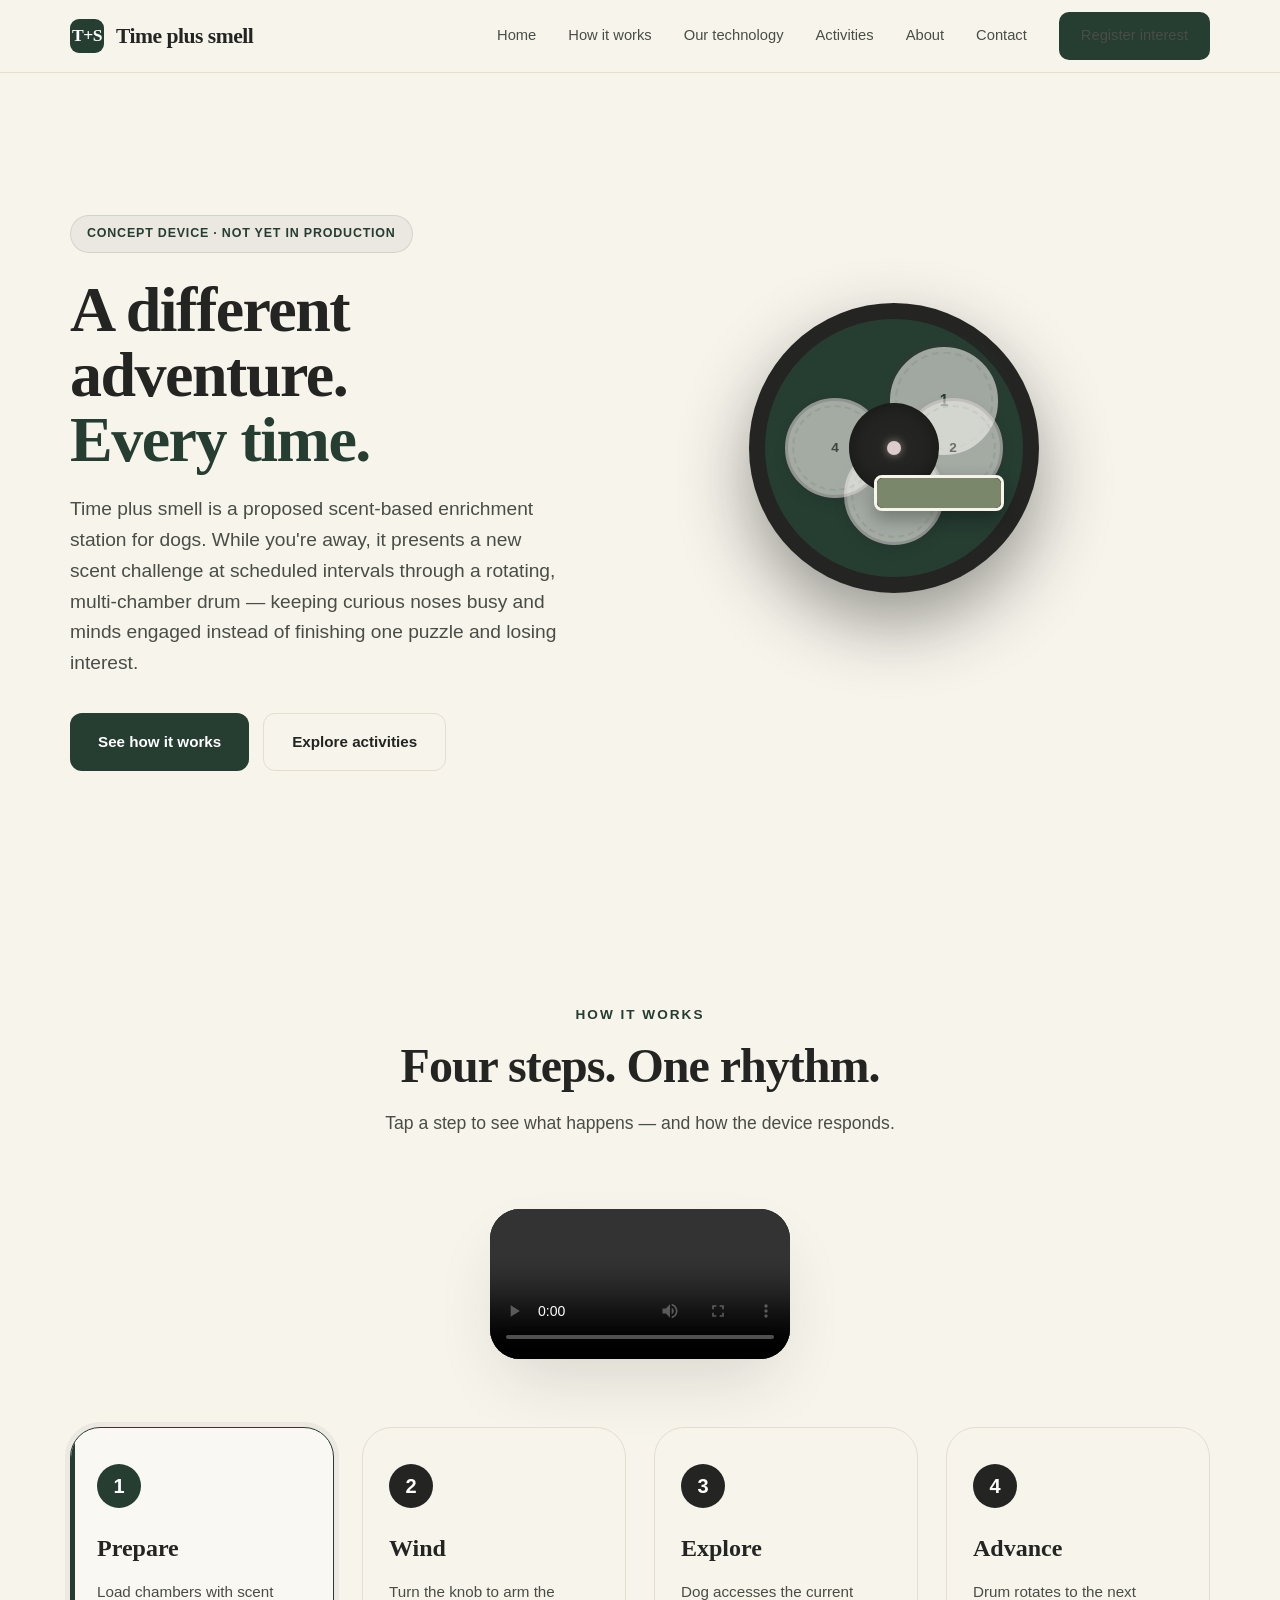
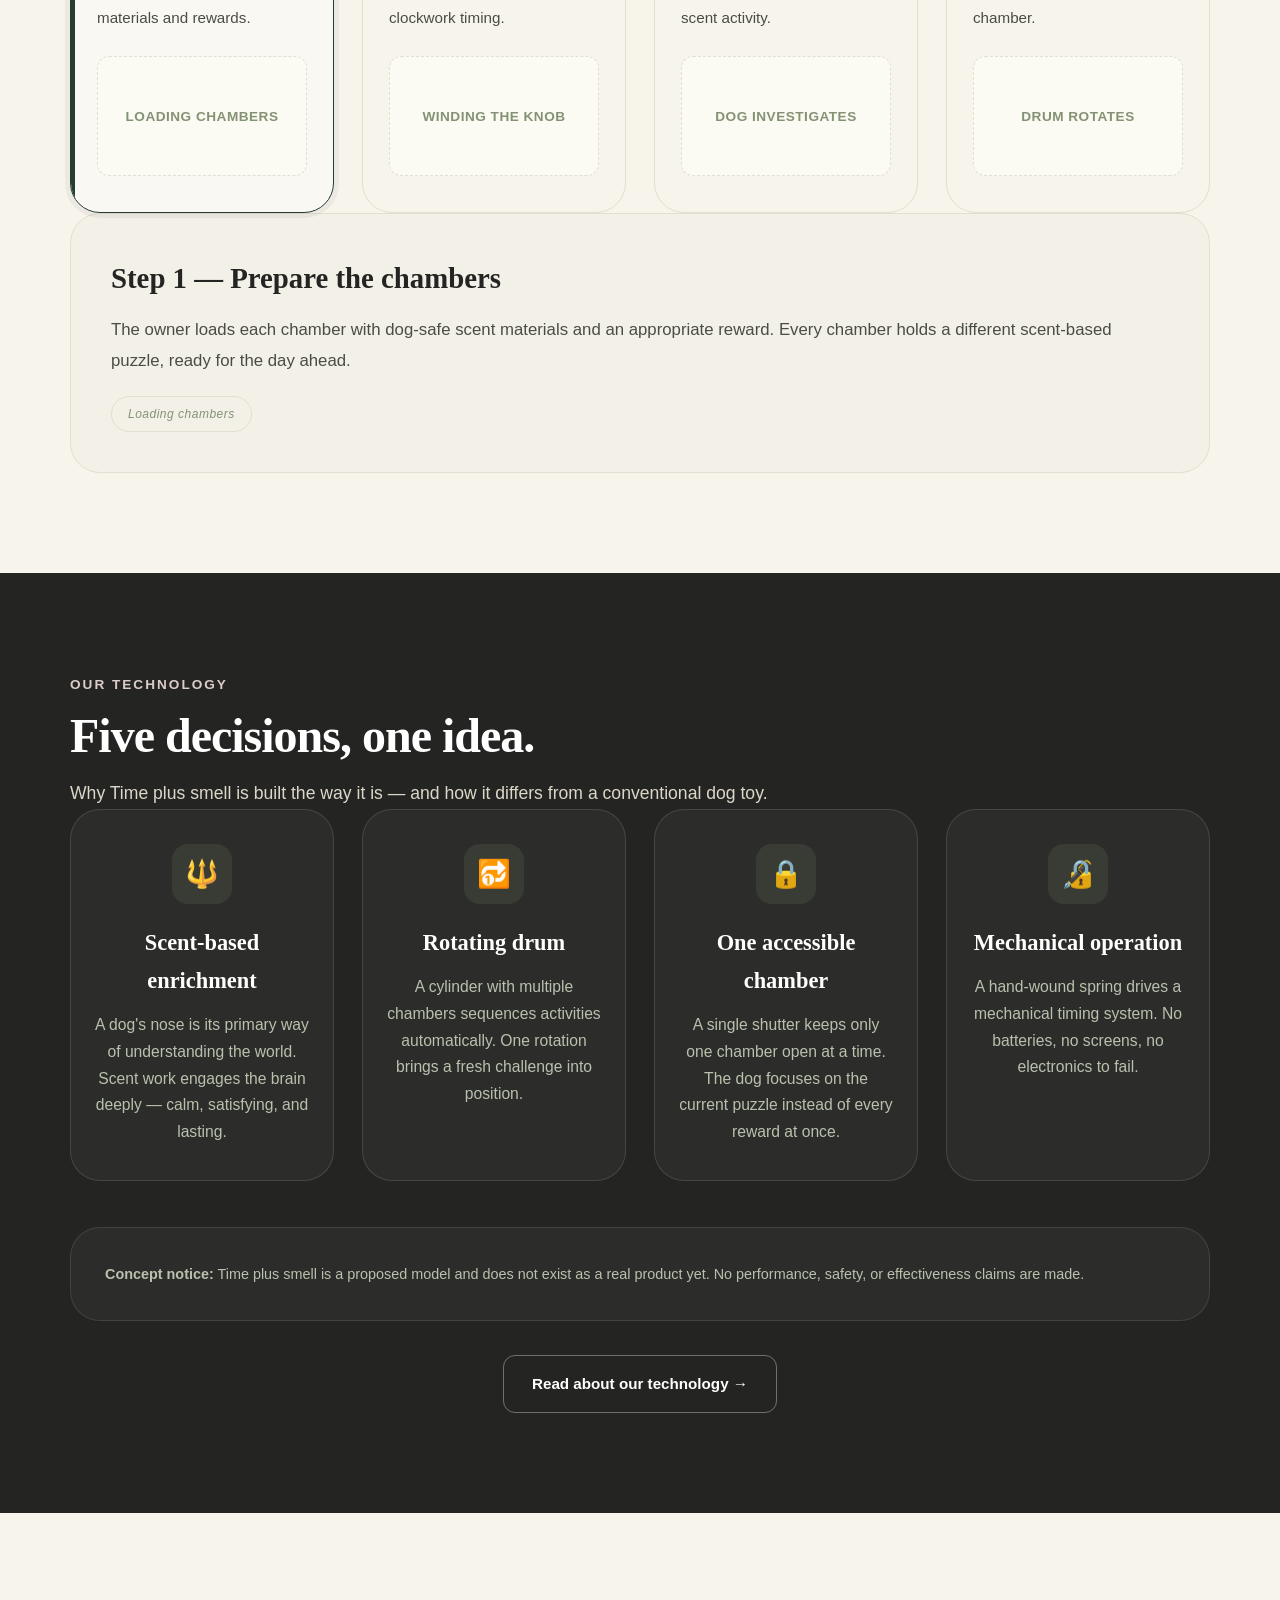
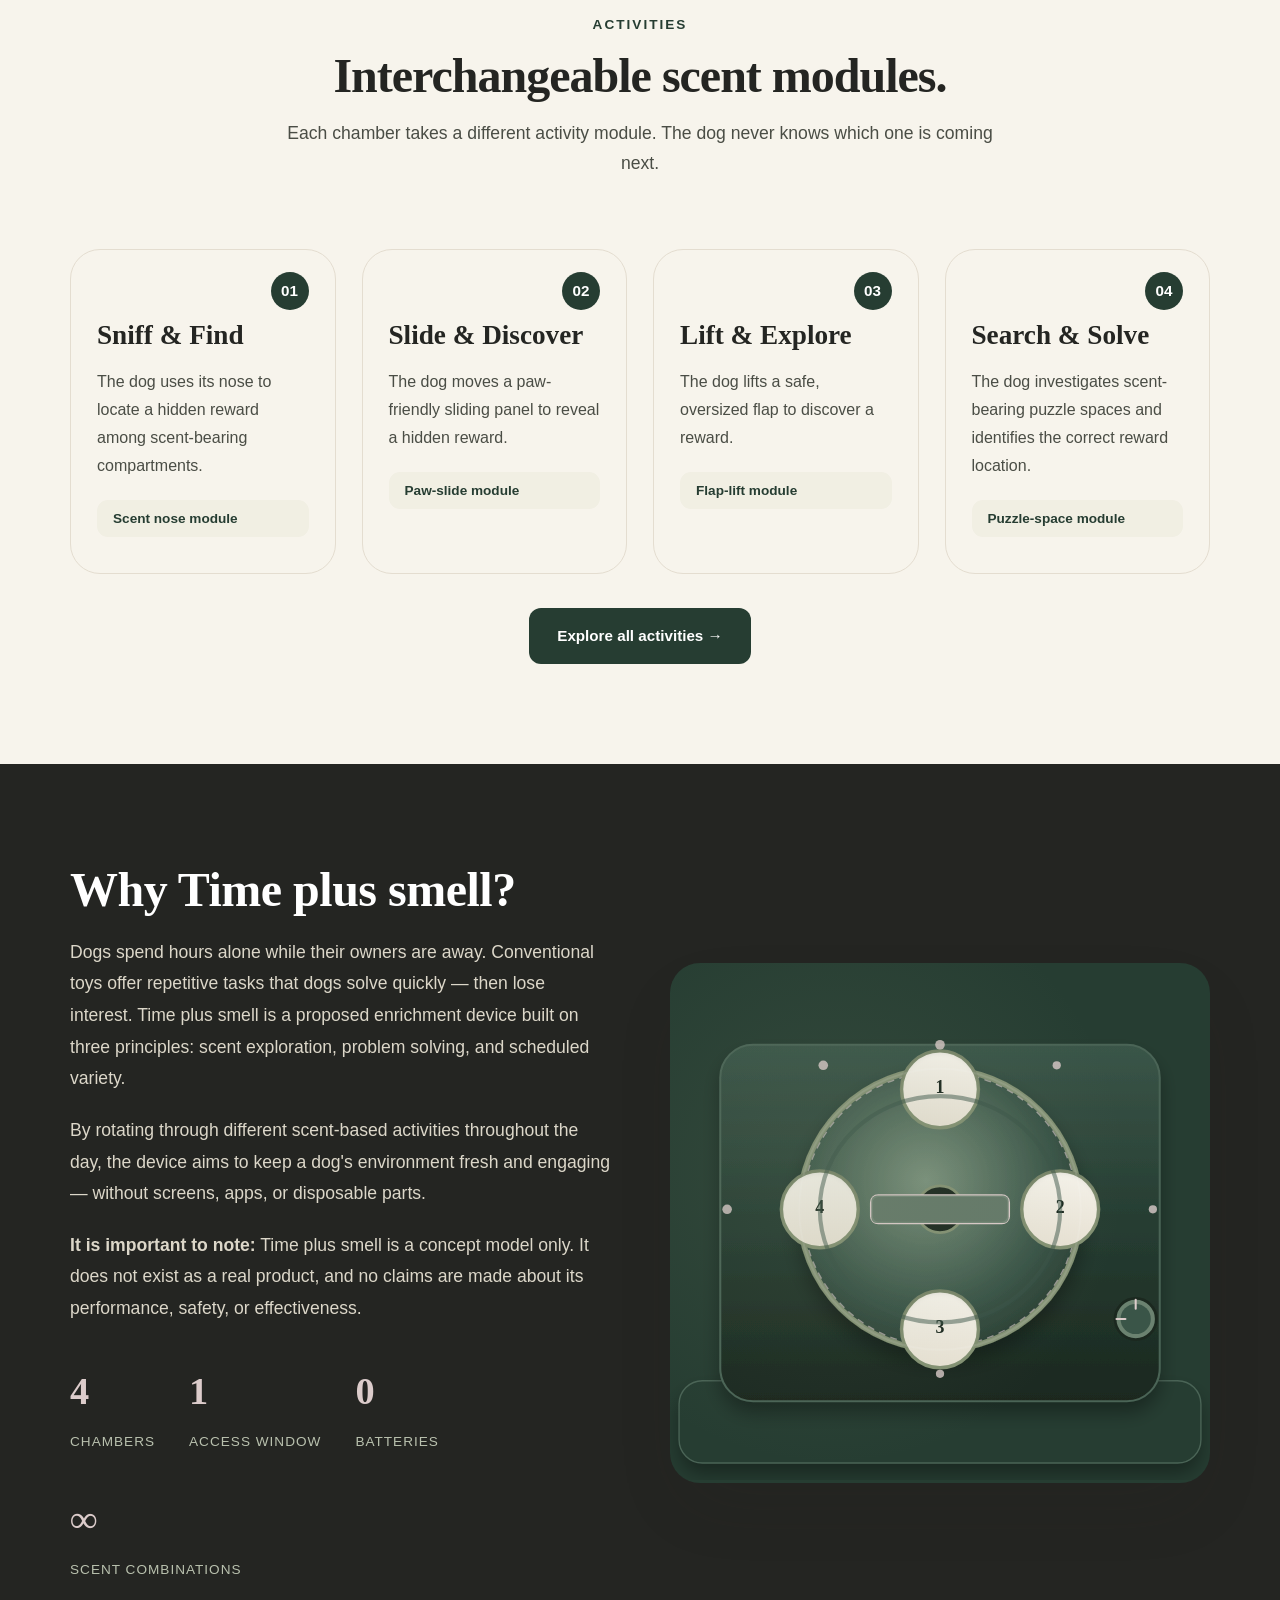
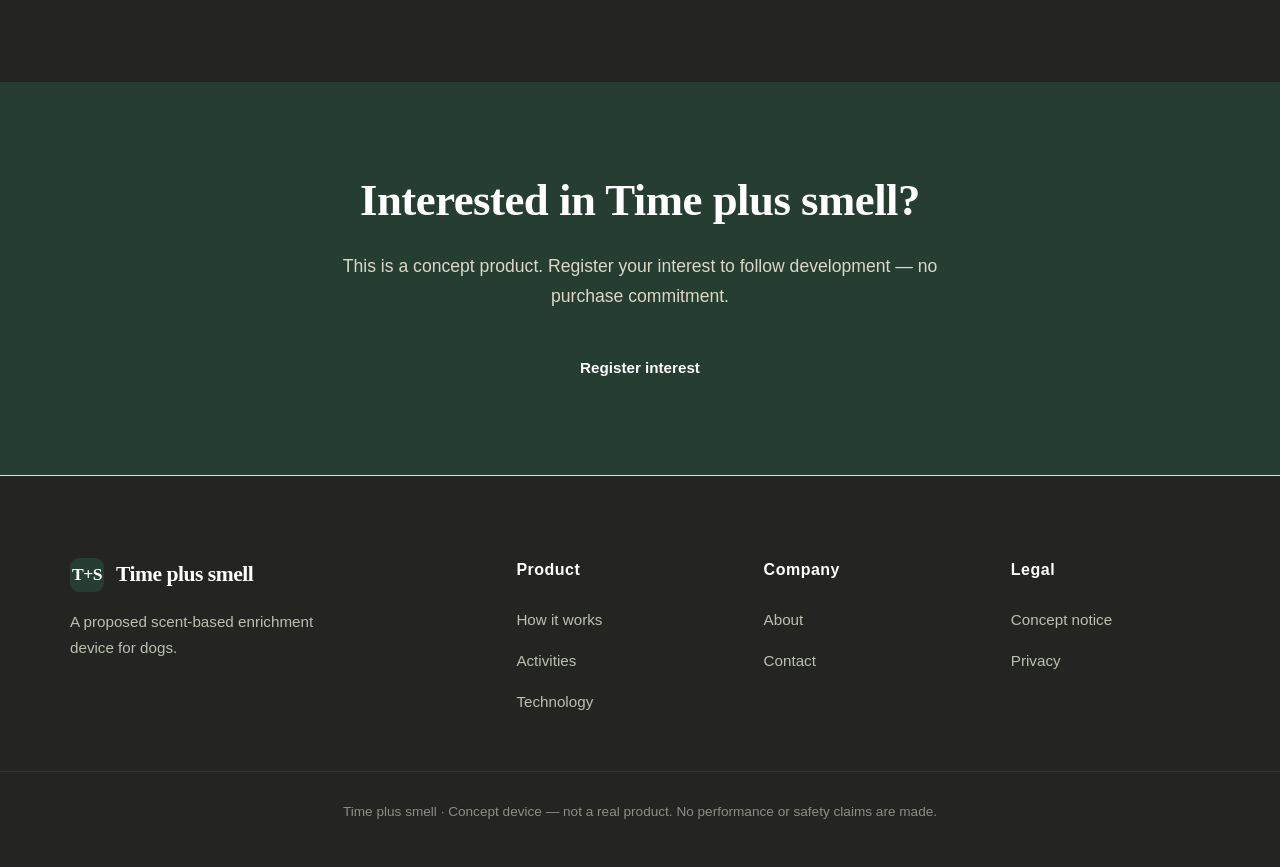
==== commit 9633387c: "Implement homepage rotation, working steps, activities grid, privacy page, and consistent footer" ====
--- a/index.html
+++ b/index.html
@@ -43,8 +43,7 @@
 
     <div class="product-visual">
       <div class="drum-stage" data-state="1">
-        <div class="drum-label">Rotating enrichment drum</div>
-        <div class="drum-body">
+      <div class="drum-body">
           <div class="drum-core"></div>
           <div class="chamber c1 active">1</div>
           <div class="chamber c2">2</div>
@@ -72,6 +71,39 @@
         Your browser does not support the video tag.
       </video>
     </div>
+
+    <div class="steps-grid" role="tablist" aria-label="Process steps" style="margin-top:60px;">
+      <div class="step-card selected" role="tab" aria-selected="true" tabindex="0">
+        <div class="step-num">1</div>
+        <h3>Prepare</h3>
+        <p>Load chambers with scent materials and rewards.</p>
+        <div class="step-visual">Loading chambers</div>
+      </div>
+      <div class="step-card" role="tab" aria-selected="false" tabindex="0">
+        <div class="step-num">2</div>
+        <h3>Wind</h3>
+        <p>Turn the knob to arm the clockwork timing.</p>
+        <div class="step-visual">Winding the knob</div>
+      </div>
+      <div class="step-card" role="tab" aria-selected="false" tabindex="0">
+        <div class="step-num">3</div>
+        <h3>Explore</h3>
+        <p>Dog accesses the current scent activity.</p>
+        <div class="step-visual">Dog investigates</div>
+      </div>
+      <div class="step-card" role="tab" aria-selected="false" tabindex="0">
+        <div class="step-num">4</div>
+        <h3>Advance</h3>
+        <p>Drum rotates to the next chamber.</p>
+        <div class="step-visual">Drum rotates</div>
+      </div>
+    </div>
+
+    <div class="step-detail">
+      <h4 id="step-detail-title">Step 1 — Prepare the chambers</h4>
+      <p id="step-detail-text">The owner loads each chamber with dog-safe scent materials and an appropriate reward. Every chamber holds a different scent-based puzzle, ready for the day ahead.</p>
+      <div class="concept-badge" id="step-detail-visual">Loading chambers</div>
+    </div>
   </div>
 </section>
 
@@ -103,11 +135,11 @@
         <h3 style="color:#fff;">Mechanical operation</h3>
         <p style="color:#b9c1ae;">A hand-wound spring drives a mechanical timing system. No batteries, no screens, no electronics to fail.</p>
       </div>
-      <div class="tech-card" style="background:rgba(255,255,255,0.04); border-color:rgba(255,255,255,0.12);">
+      <!-- <div class="tech-card" style="background:rgba(255,255,255,0.04); border-color:rgba(255,255,255,0.12);">
         <div class="tech-icon" style="background:rgba(132,146,116,0.15); color:var(--beige);">&#128204;</div>
         <h3 style="color:#fff;">Interchangeable modules</h3>
         <p style="color:#b9c1ae;">Chambers take swap-in scent modules. New modules keep the experience novel as the dog learns the old ones.</p>
-      </div>
+      </div> -->
     </div>
     <div style="margin-top:46px; background:rgba(255,255,255,0.04); border:1px solid rgba(255,255,255,0.1); border-radius:var(--radius-lg); padding:34px;">
       <p style="font-size:0.9rem; color:#b9c1ae;"><strong>Concept notice:</strong> Time plus smell is a proposed model and does not exist as a real product yet. No performance, safety, or effectiveness claims are made.</p>
@@ -213,7 +245,7 @@
       <h4>Legal</h4>
       <ul>
         <li><a href="#">Concept notice</a></li>
-        <li><a href="#">Privacy</a></li>
+        <li><a href="privacy.html">Privacy</a></li>
       </ul>
     </div>
   </div>
--- a/css/style.css
+++ b/css/style.css
@@ -113,8 +113,9 @@
   width: 290px; height: 290px; border-radius: 50%; background: var(--forest);
   position: relative; border: 16px solid var(--charcoal); box-shadow: 0 30px 70px rgba(36,37,34,0.45);
   display: grid; place-items: center;
-  transition: transform 0.8s cubic-bezier(0.34, 1.56, 0.64, 1);
-}
+  animation: drum-spin 14s linear infinite;
+}
+@keyframes drum-spin { to { transform: rotate(360deg); } }
 .drum-core {
   width: 90px; height: 90px; border-radius: 50%; background: var(--charcoal);
   position: relative; z-index: 2;
@@ -238,21 +239,22 @@
 .tech-grid { display: grid; grid-template-columns: repeat(auto-fit, minmax(240px, 1fr)); gap: 28px; }
 .tech-card {
   background: var(--paper); border: 1px solid var(--border); border-radius: var(--radius-lg);
-  padding: 34px 24px; text-align: center; transition: transform 250ms;
-}
-.tech-card:hover { transform: translateY(-5px); box-shadow: var(--shadow); }
+  padding: 34px 24px; text-align: center; transition: transform 250ms, box-shadow 250ms, border-color 250ms;
+}
+.tech-card:hover { transform: translateY(-10px) scale(1.04); border-color: var(--forest); box-shadow: var(--shadow-lg); z-index: 2; }
 .tech-icon { width: 60px; height: 60px; border-radius: 16px; background: #f1efe3; color: var(--forest);
   display: grid; place-items: center; font-size: 1.7rem; margin: 0 auto 20px; }
 .tech-card h3 { font-family: var(--font-serif); font-size: 1.4rem; margin-bottom: 12px; color: var(--charcoal); }
 .tech-card p { color: var(--ink-soft); font-size: 0.98rem; line-height: 1.7; }
 
 /* Activities */
-.activities-grid { display: grid; grid-template-columns: repeat(auto-fit, minmax(270px, 1fr)); gap: 28px; }
+.activities-grid { display: grid; grid-template-columns: repeat(4, 1fr); gap: 26px; }
 .activity-card {
   background: var(--paper); border: 1px solid var(--border); border-radius: var(--radius-lg);
-  padding: 38px 28px; position: relative; overflow: hidden; transition: transform 250ms, border-color 250ms;
-}
-.activity-card:hover { transform: translateY(-5px); border-color: var(--forest); box-shadow: var(--shadow-lg); }
+  padding: 36px 26px; position: relative; overflow: hidden; transition: transform 250ms, border-color 250ms, box-shadow 250ms;
+  display: flex; flex-direction: column; height: 100%;
+}
+.activity-card:hover { transform: translateY(-8px) scale(1.02); border-color: var(--forest); box-shadow: var(--shadow-lg); }
 
 .act-badge {
   position: absolute; top: 22px; right: 26px; width: 38px; height: 38px; border-radius: 50%;
@@ -331,6 +333,7 @@
     padding: 26px; gap: 20px; border-bottom: 1px solid var(--border); display: none; box-shadow: var(--shadow); }
   .nav.open { display: flex; }
   .nav-cta { width: 100%; justify-content: center; }
+  .activities-grid { grid-template-columns: repeat(2, 1fr); }
 }
 @media (max-width: 600px) {
   .hero h1 { font-size: 2.3rem; }
@@ -338,4 +341,5 @@
   .drum-stage { width: 280px; height: 280px; }
   .drum-body { width: 210px; height: 210px; border-width: 12px; }
   .about .container { gap: 40px; }
-}
+  .activities-grid { grid-template-columns: 1fr; }
+}
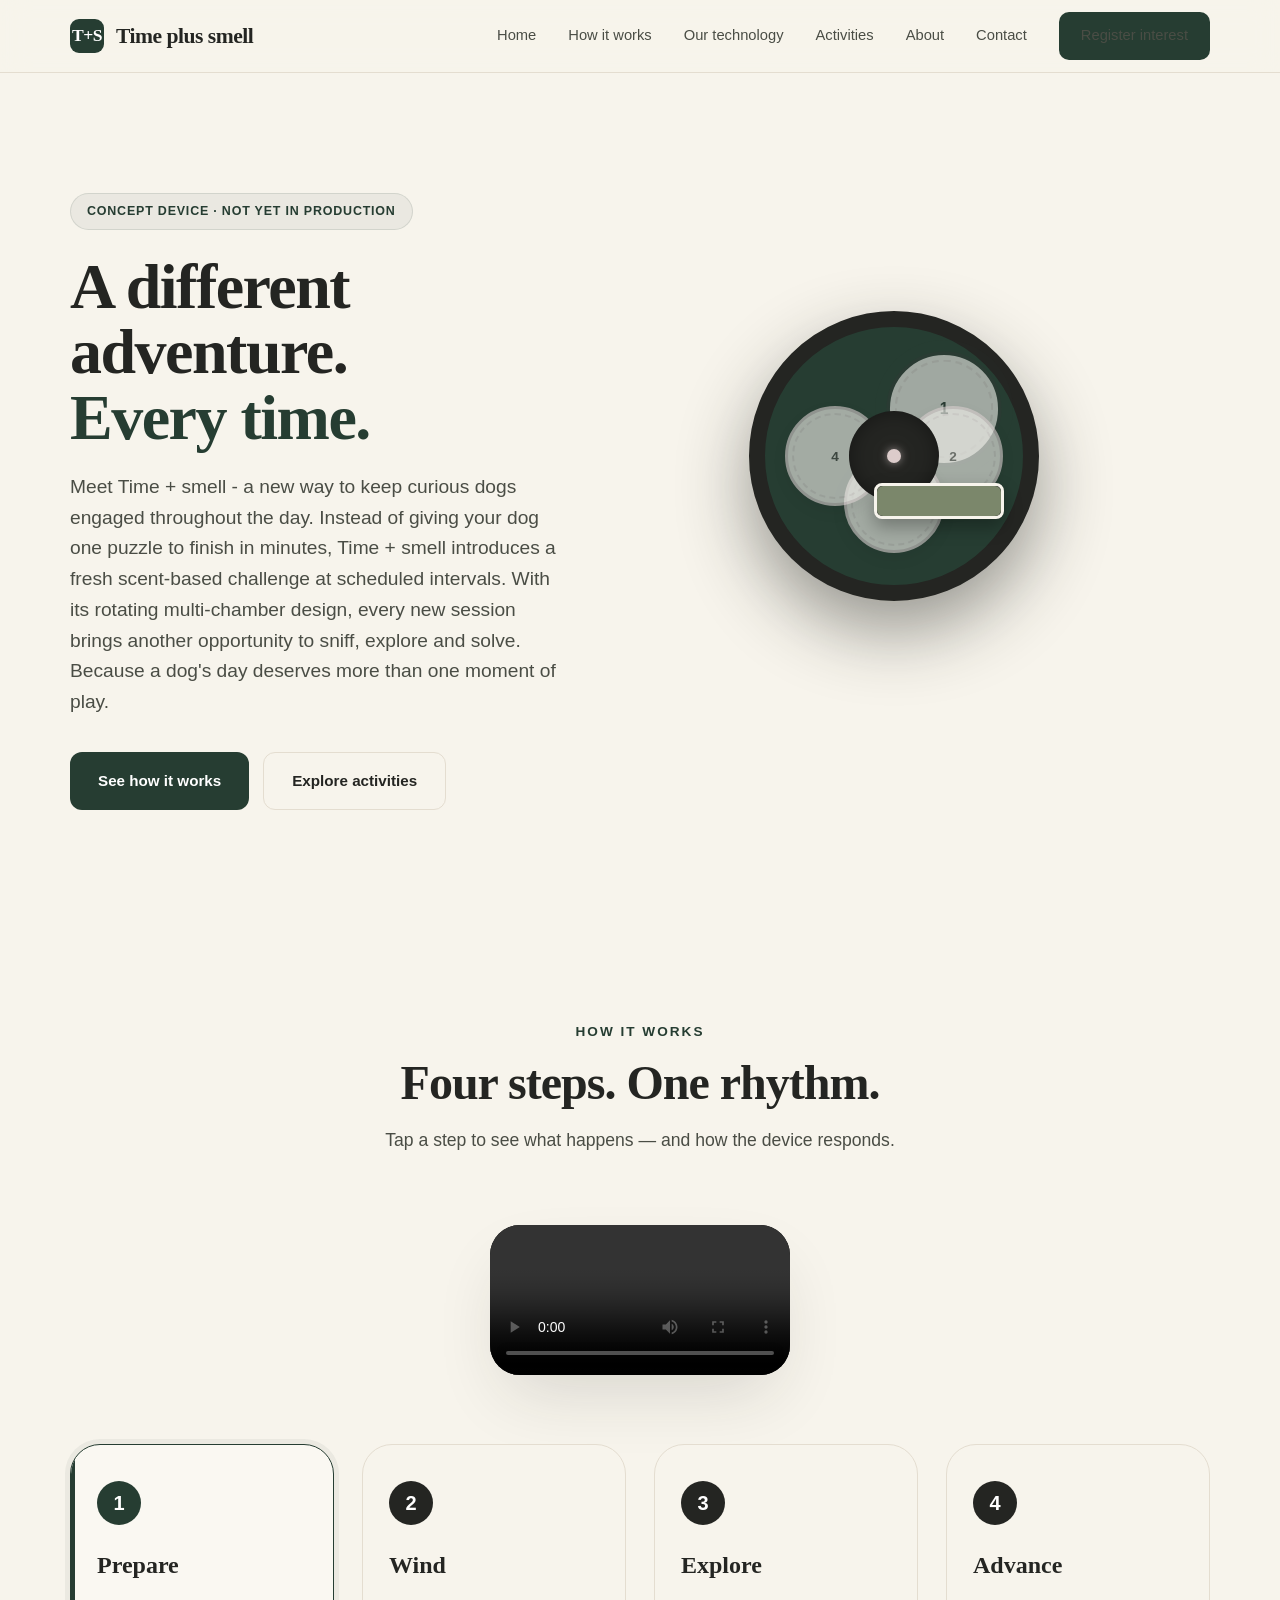
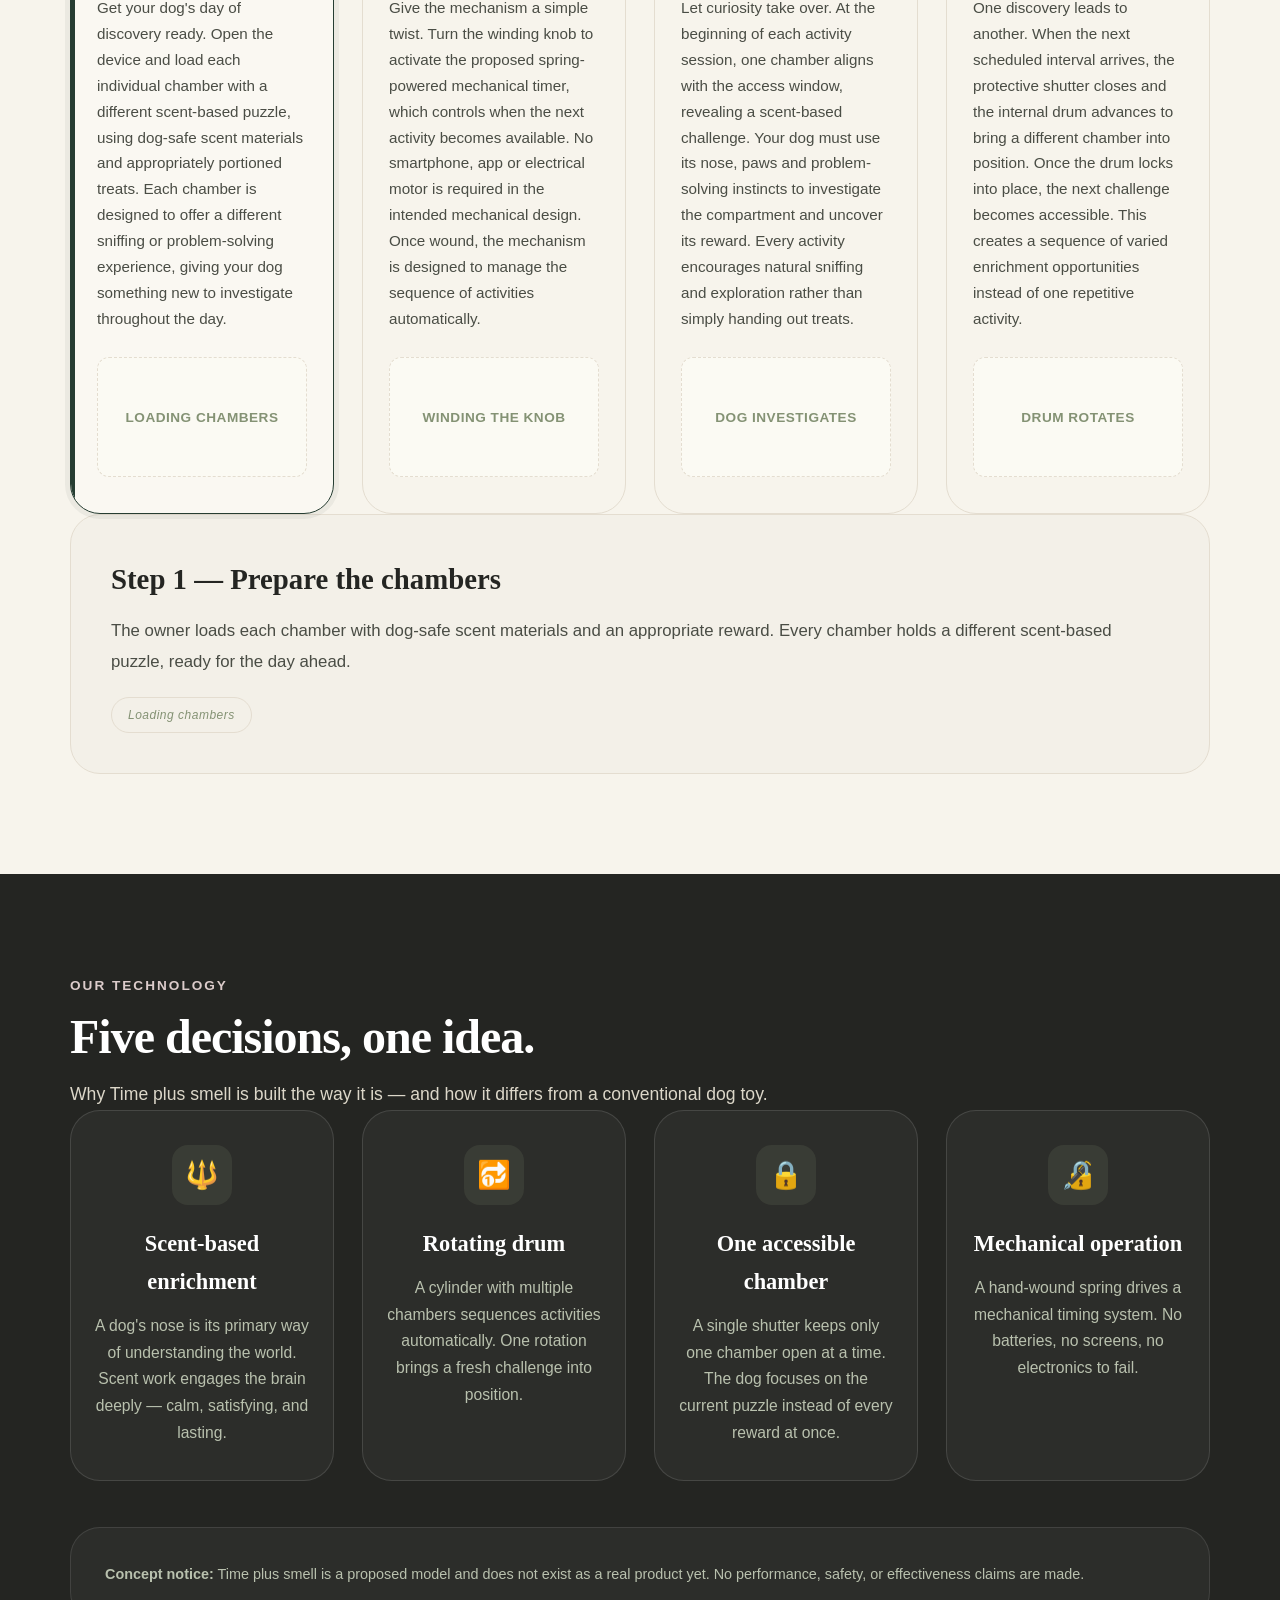
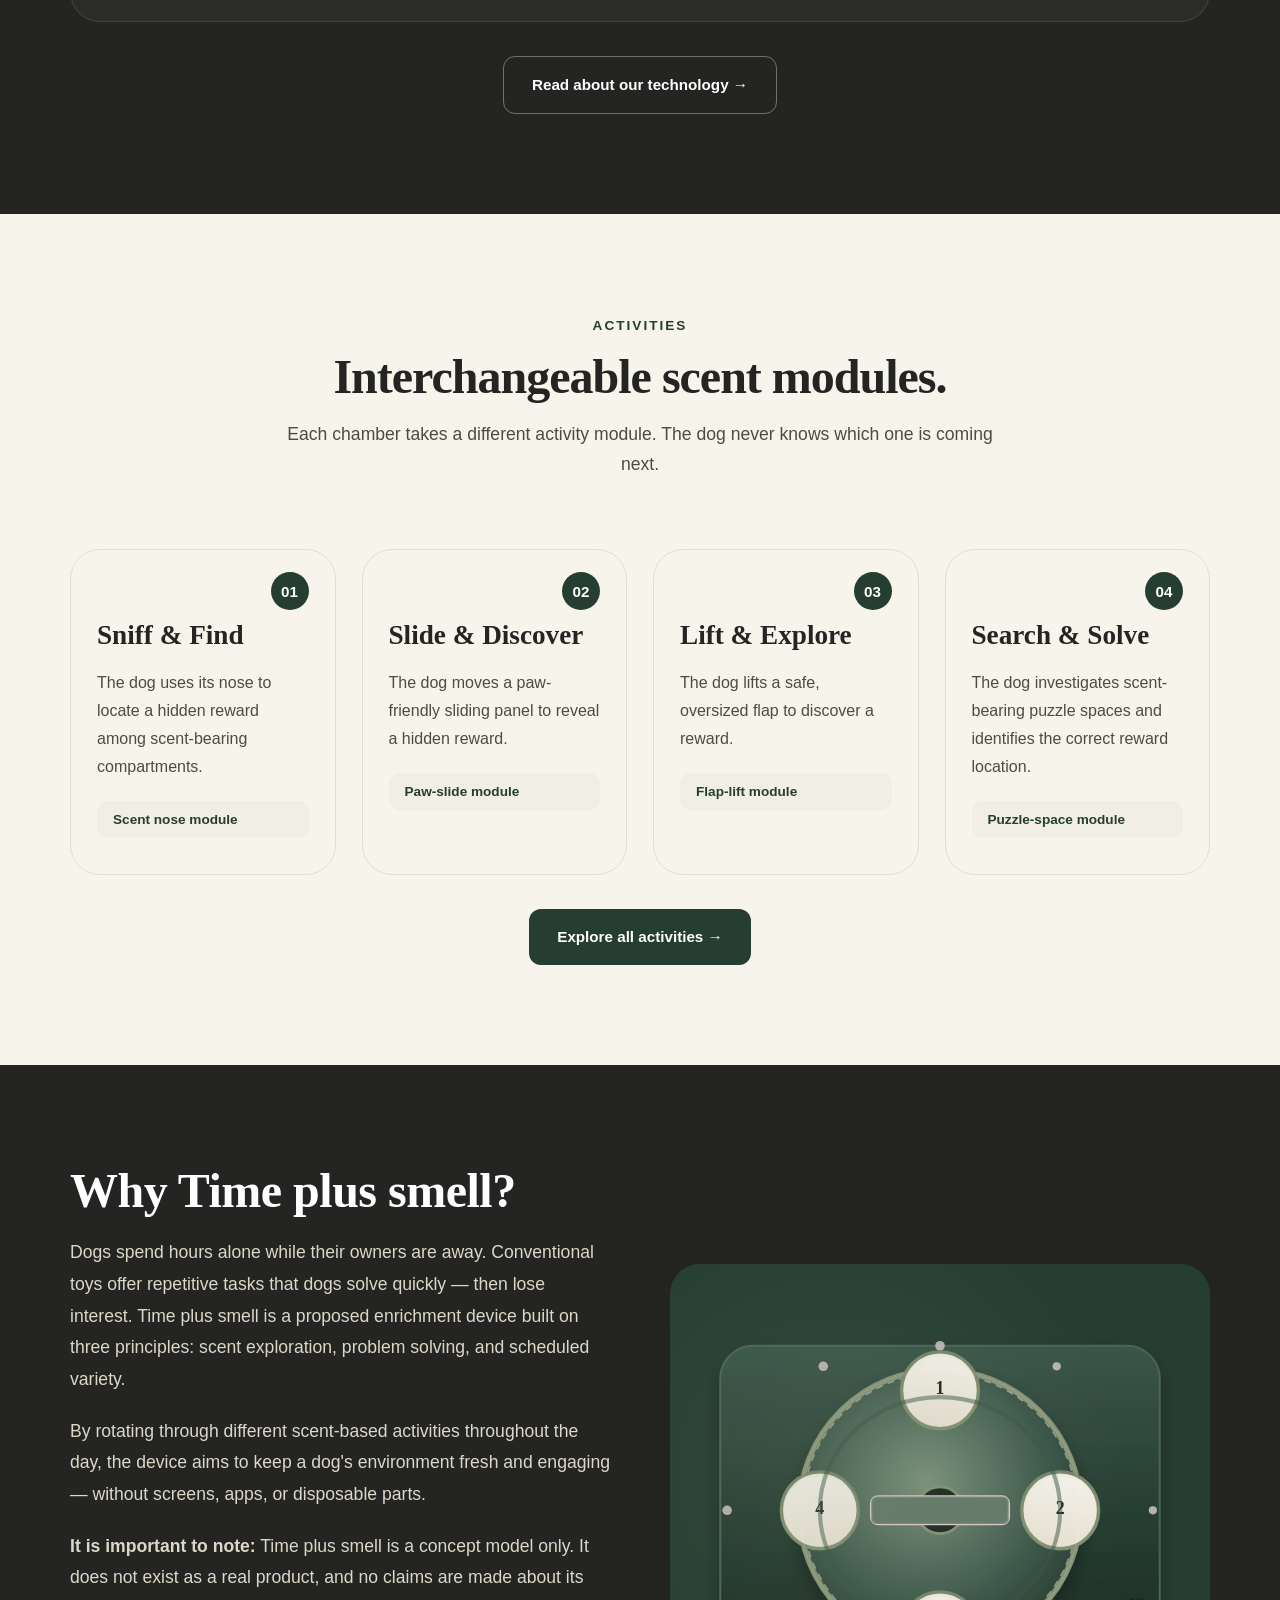
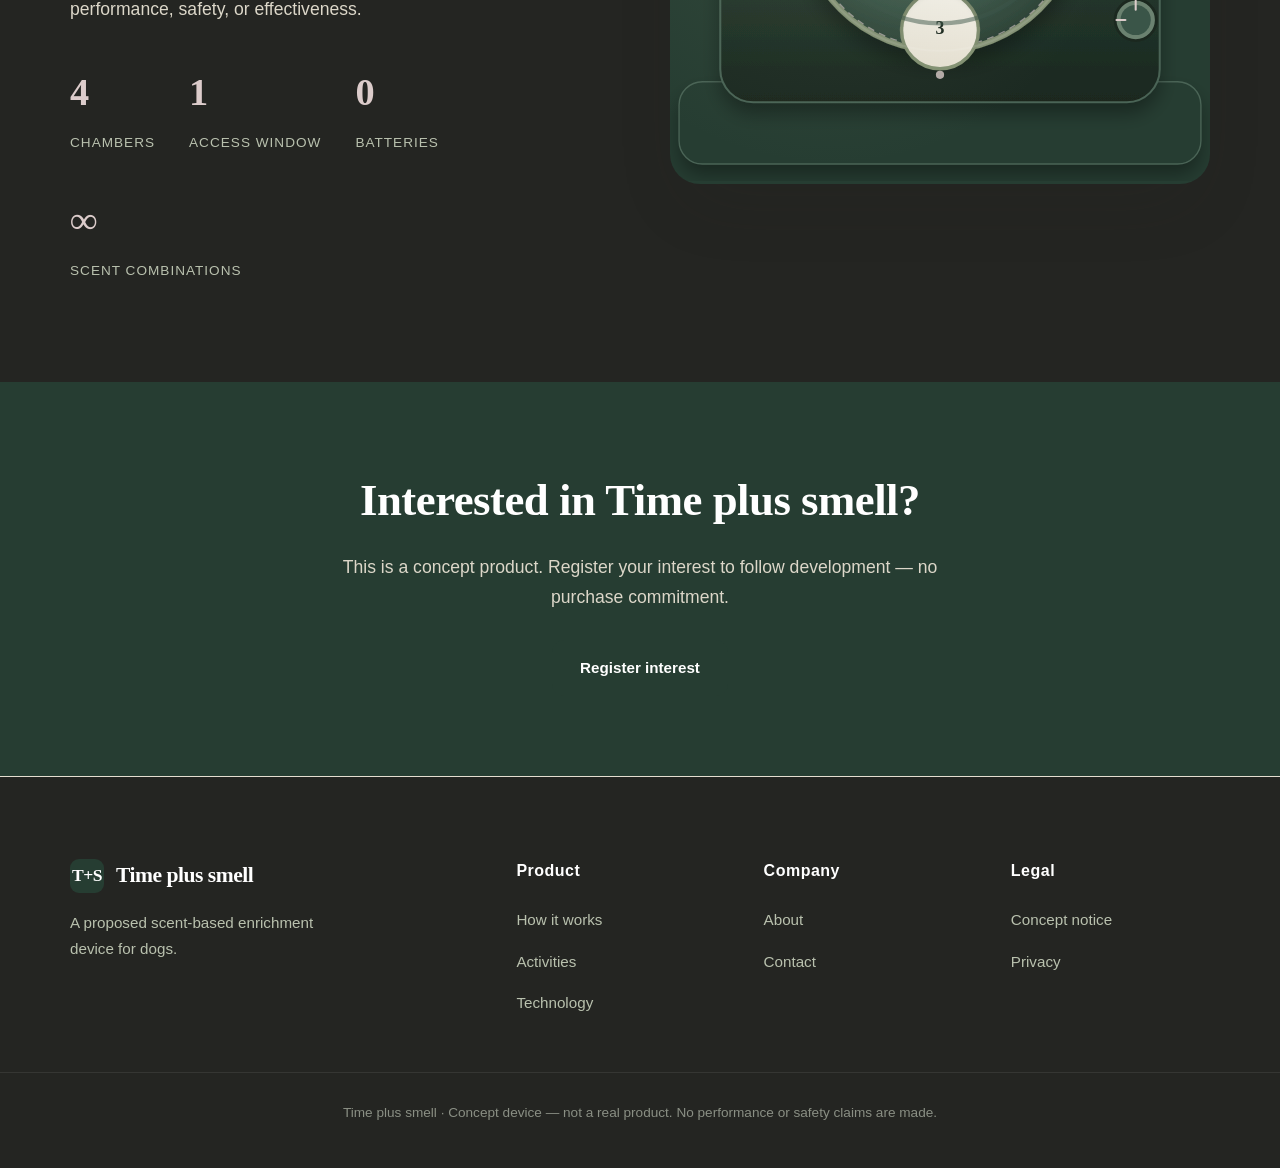
==== commit fab389f1: "Refine homepage copy for hero and how-it-works steps" ====
--- a/index.html
+++ b/index.html
@@ -34,7 +34,7 @@
     <div class="hero-content">
       <span class="hero-badge">Concept device &middot; Not yet in production</span>
       <h1>A different adventure.<br><span class="emph">Every time.</span></h1>
-      <p>Time plus smell is a proposed scent-based enrichment station for dogs. While you're away, it presents a new scent challenge at scheduled intervals through a rotating, multi-chamber drum — keeping curious noses busy and minds engaged instead of finishing one puzzle and losing interest.</p>
+      <p>Meet Time + smell - a new way to keep curious dogs engaged throughout the day. Instead of giving your dog one puzzle to finish in minutes, Time + smell introduces a fresh scent-based challenge at scheduled intervals. With its rotating multi-chamber design, every new session brings another opportunity to sniff, explore and solve. Because a dog's day deserves more than one moment of play.</p>
       <div class="hero-actions">
         <a href="how-it-works.html" class="btn btn-primary">See how it works</a>
         <a href="activities.html" class="btn btn-outline">Explore activities</a>
@@ -76,25 +76,25 @@
       <div class="step-card selected" role="tab" aria-selected="true" tabindex="0">
         <div class="step-num">1</div>
         <h3>Prepare</h3>
-        <p>Load chambers with scent materials and rewards.</p>
+        <p>Get your dog's day of discovery ready. Open the device and load each individual chamber with a different scent-based puzzle, using dog-safe scent materials and appropriately portioned treats. Each chamber is designed to offer a different sniffing or problem-solving experience, giving your dog something new to investigate throughout the day.</p>
         <div class="step-visual">Loading chambers</div>
       </div>
       <div class="step-card" role="tab" aria-selected="false" tabindex="0">
         <div class="step-num">2</div>
         <h3>Wind</h3>
-        <p>Turn the knob to arm the clockwork timing.</p>
+        <p>Give the mechanism a simple twist. Turn the winding knob to activate the proposed spring-powered mechanical timer, which controls when the next activity becomes available. No smartphone, app or electrical motor is required in the intended mechanical design. Once wound, the mechanism is designed to manage the sequence of activities automatically.</p>
         <div class="step-visual">Winding the knob</div>
       </div>
       <div class="step-card" role="tab" aria-selected="false" tabindex="0">
         <div class="step-num">3</div>
         <h3>Explore</h3>
-        <p>Dog accesses the current scent activity.</p>
+        <p>Let curiosity take over. At the beginning of each activity session, one chamber aligns with the access window, revealing a scent-based challenge. Your dog must use its nose, paws and problem-solving instincts to investigate the compartment and uncover its reward. Every activity encourages natural sniffing and exploration rather than simply handing out treats.</p>
         <div class="step-visual">Dog investigates</div>
       </div>
       <div class="step-card" role="tab" aria-selected="false" tabindex="0">
         <div class="step-num">4</div>
         <h3>Advance</h3>
-        <p>Drum rotates to the next chamber.</p>
+        <p>One discovery leads to another. When the next scheduled interval arrives, the protective shutter closes and the internal drum advances to bring a different chamber into position. Once the drum locks into place, the next challenge becomes accessible. This creates a sequence of varied enrichment opportunities instead of one repetitive activity.</p>
         <div class="step-visual">Drum rotates</div>
       </div>
     </div>
